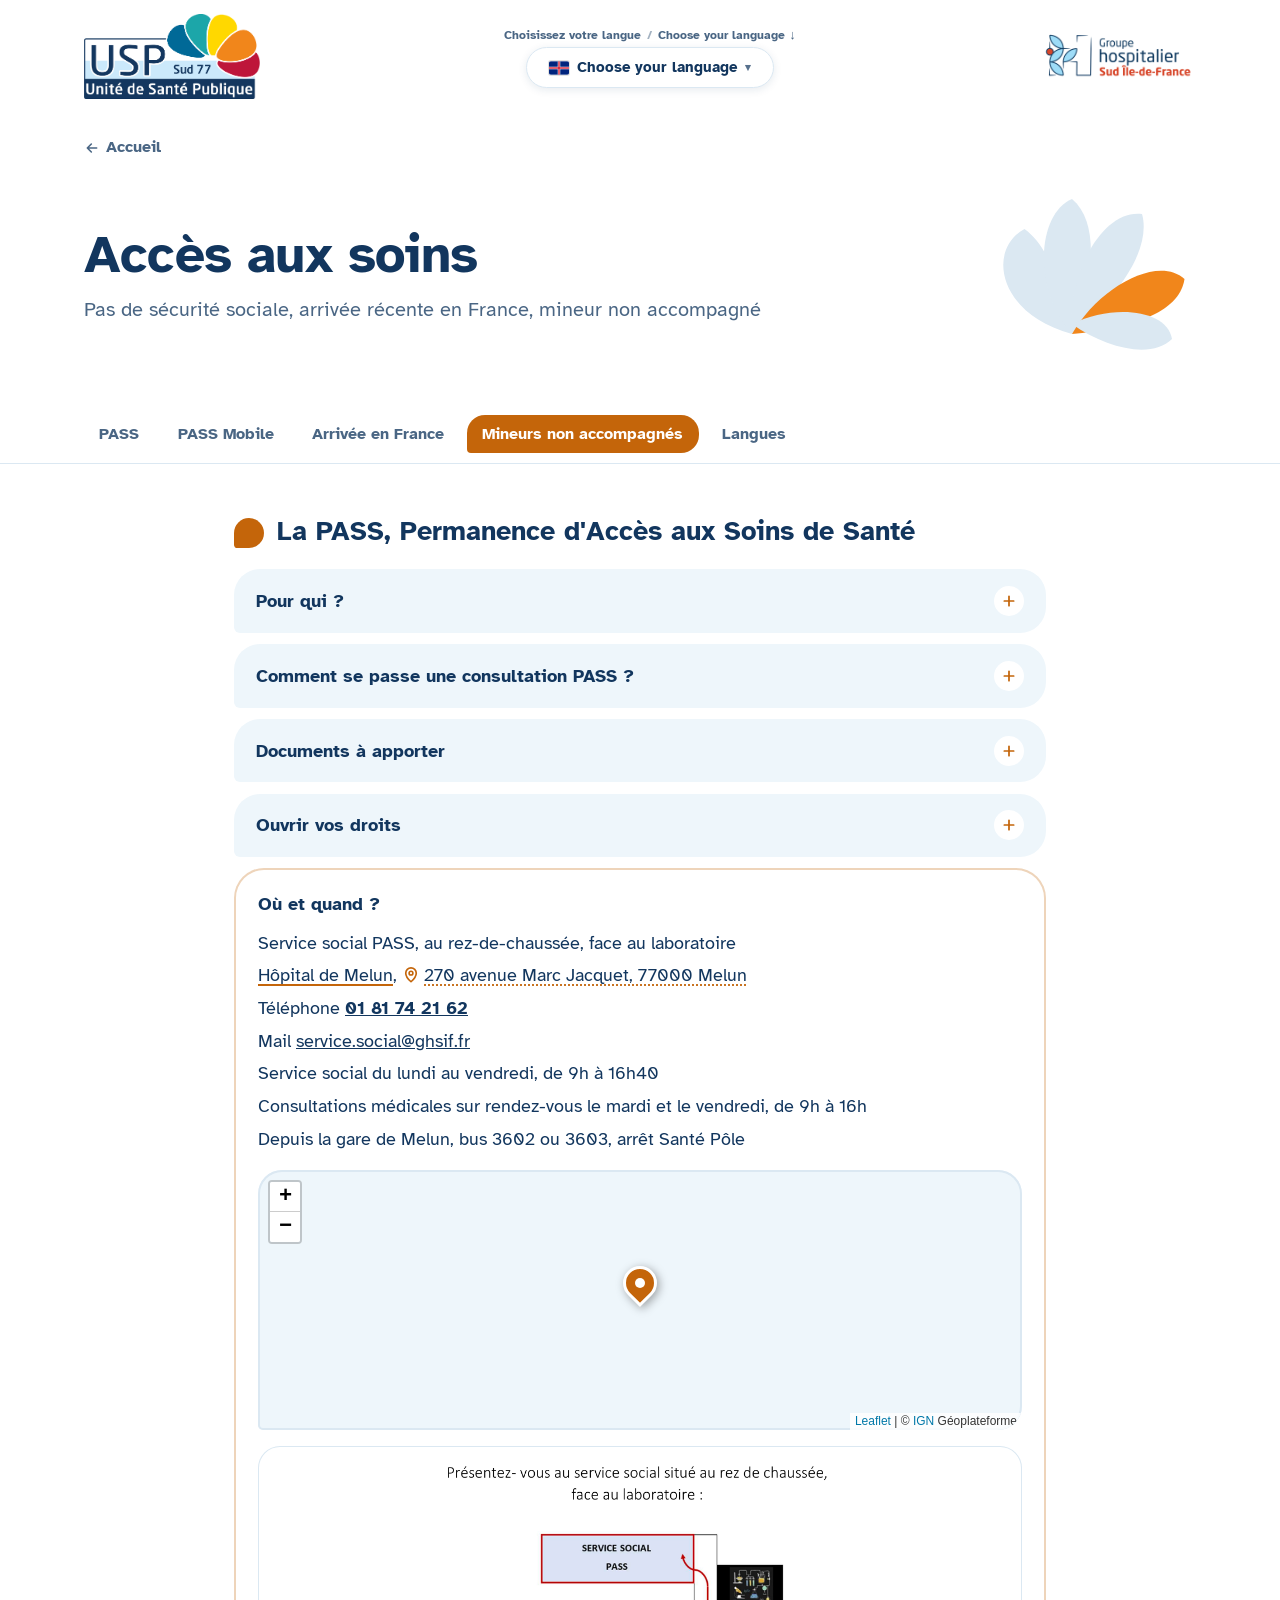
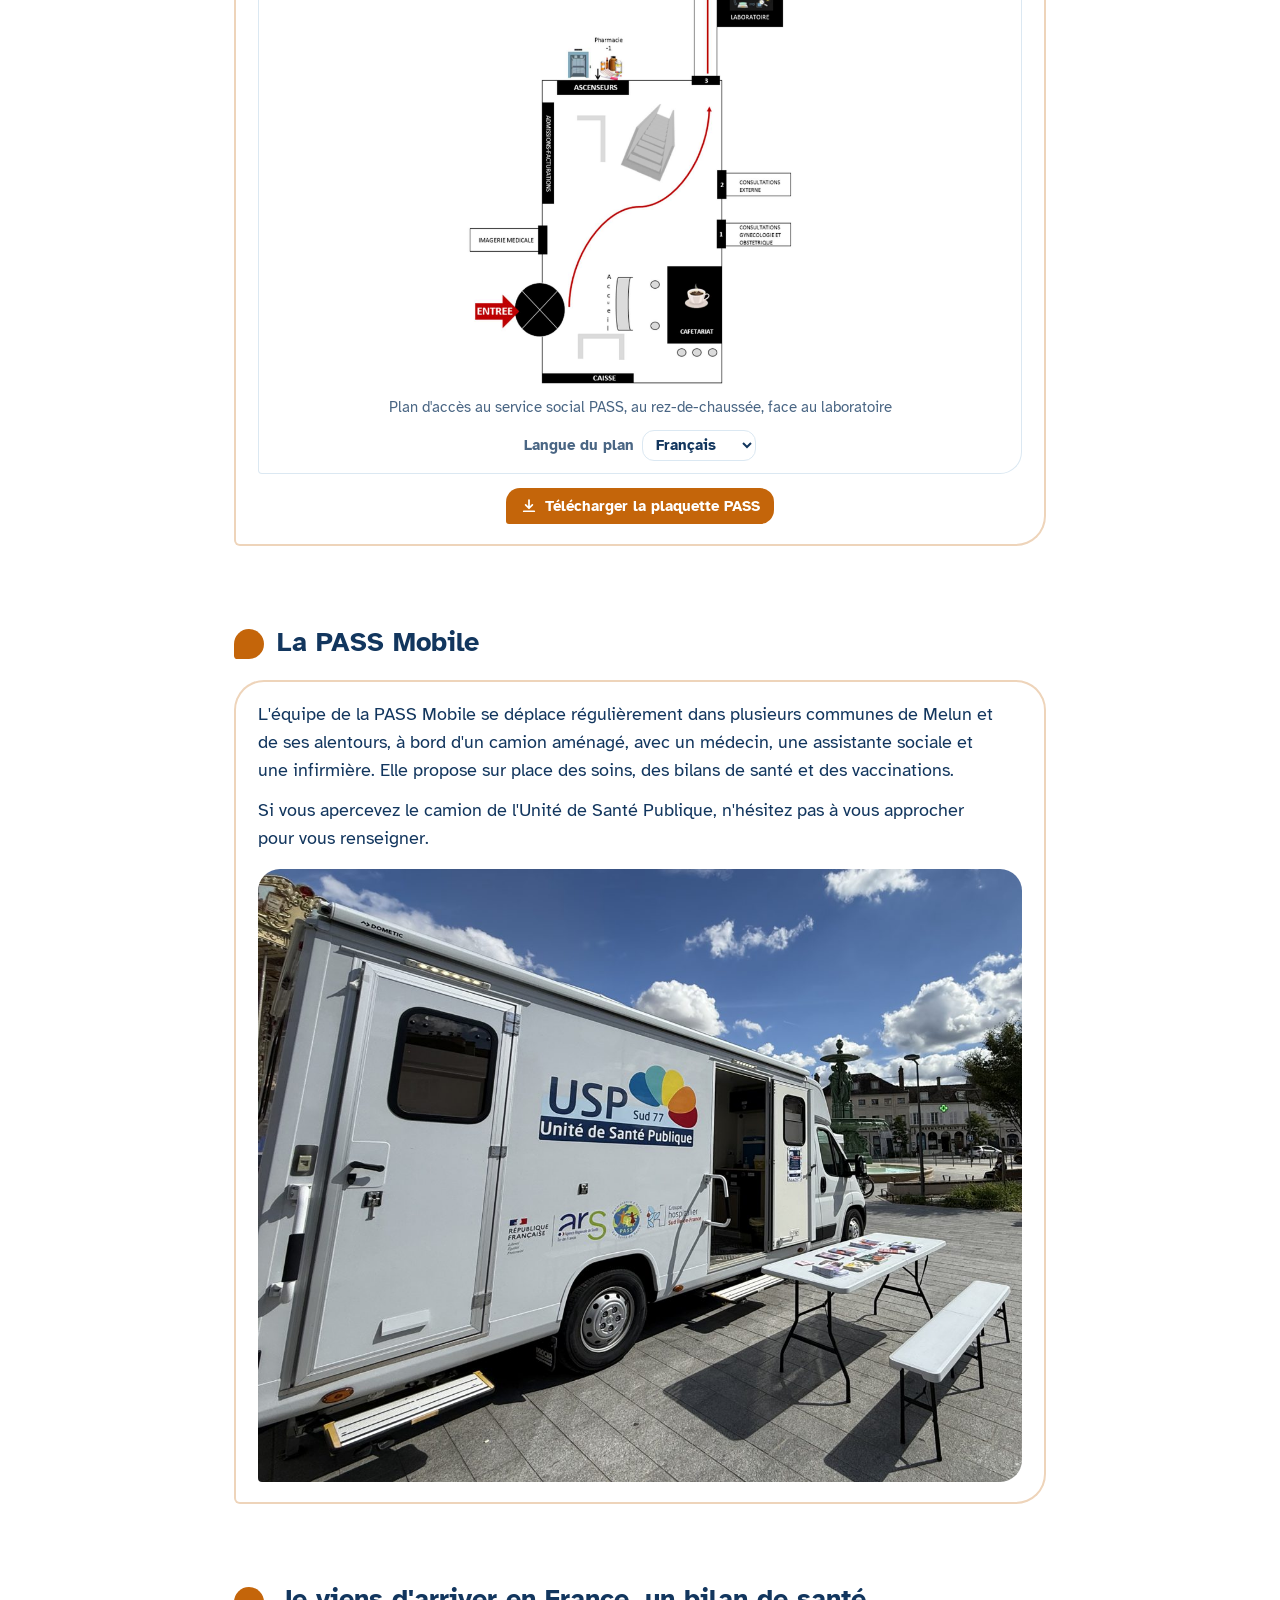
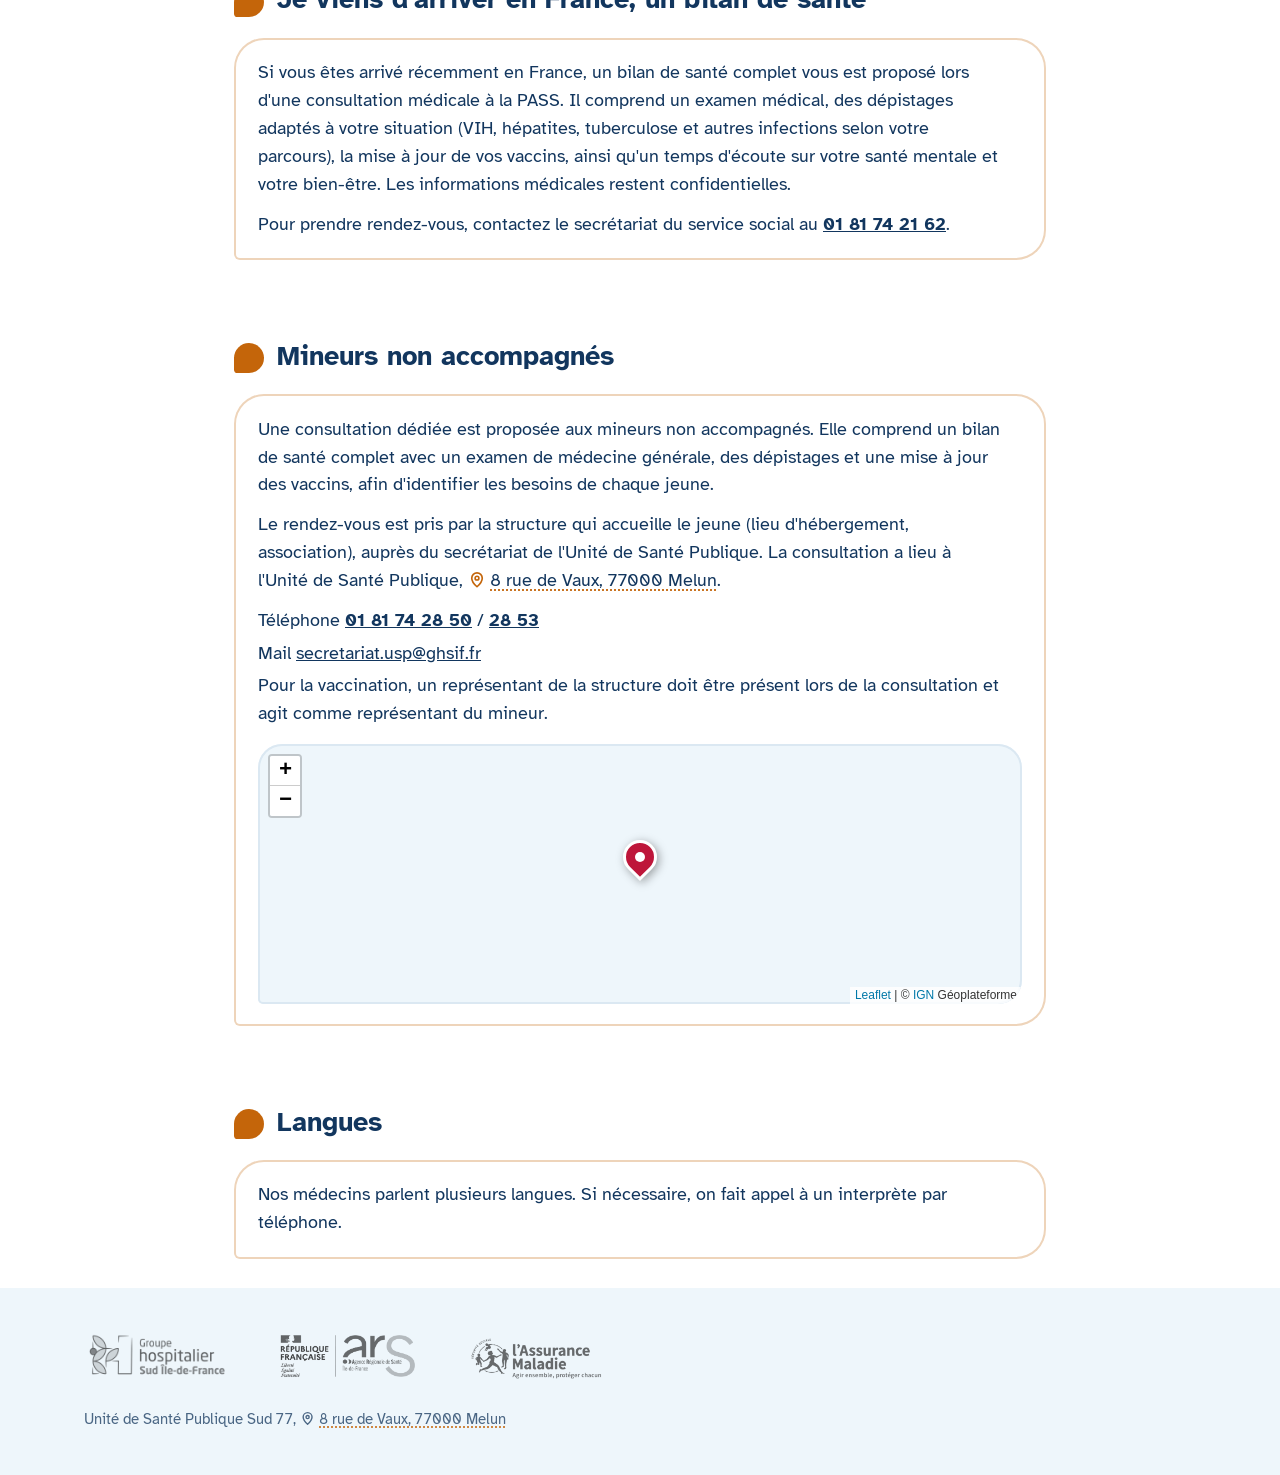
==== acces-aux-soins.html @ f70bf1ab "MAJ++" ====
<!DOCTYPE html>
    <html lang="fr">
    <head>
    <meta charset="utf-8">
    <meta name="viewport" content="width=device-width, initial-scale=1, viewport-fit=cover">
    <title>Accès aux soins | Unité de Santé Publique Sud 77</title>
    <meta name="description" content="PASS, bilan de santé des personnes arrivées récemment en France et consultation des mineurs non accompagnés à Melun.">
    <link rel="preconnect" href="https://fonts.googleapis.com">
    <link rel="preconnect" href="https://fonts.gstatic.com" crossorigin>
    <link href="https://fonts.googleapis.com/css2?family=Atkinson+Hyperlegible:wght@400;700&display=swap" rel="stylesheet">
    <link rel="stylesheet" href="css/usp.css">
    </head>
    <body class="page-acces">

    <div class="progression" aria-hidden="true"></div>

    <header class="entete">
      <div class="wrap">
        <a href="index.html" aria-label="Accueil, Unité de Santé Publique Sud 77">
          <img class="logo-usp" src="img/usp.png" alt="USP Sud 77, Unité de Santé Publique">
        </a>
        <a class="logo-lien" href="https://www.ghsif.fr/" target="_blank" rel="noopener"><img class="logo-ghsif" src="img/ghsif.png" alt="Groupe Hospitalier Sud Île-de-France"></a>
      </div>
    </header>

    <main>
      <div class="fil"><div class="wrap"><a href="index.html"><svg viewBox="0 0 24 24" fill="none" stroke="currentColor" stroke-width="2.4" stroke-linecap="round" stroke-linejoin="round" aria-hidden="true"><path d="M19 12H5M11 6l-6 6 6 6"/></svg> <span data-i18n-ui="accueil">Accueil</span></a></div></div>

      <section class="tete-page">
        <div class="wrap">
          <div>
            <h1 data-i18n="h1">Accès aux soins</h1>
            <p class="chapo" data-i18n="chapo">Pas de sécurité sociale, arrivée récente en France, mineur non accompagné</p>
          </div>
          <svg class="eventail" viewBox="0 0 420 350" aria-hidden="true">
            <g class="tout">
              <g transform="translate(172 290)">
                <path class="p p1 pale" d="M0 0 C-150 -40 -170 -170 -95 -210 C-40 -170 -20 -80 0 0Z" fill="#006997"/>
            <path class="p p2 pale" d="M0 0 C-80 -90 -70 -240 0 -270 C60 -220 40 -90 0 0Z" fill="#1ca6a9"/>
            <path class="p p3 pale" d="M0 0 C-10 -120 60 -250 140 -240 C160 -170 90 -70 0 0Z" fill="#ffd800"/>
            <path class="p p4" d="M0 0 C50 -90 170 -160 225 -110 C215 -40 110 -10 0 0Z" fill="#f1861b"/>
            <path class="p p5 pale" d="M0 -20 C80 -60 190 -50 200 10 C160 50 70 30 0 -20Z" fill="#be163a"/>
              </g>
            </g>
          </svg>
        </div>
      </section>

      <nav class="sousnav" aria-label="Dans cette page">
        <div class="wrap"><ul>
          <li><a href="#pass" data-i18n="n-pass">PASS</a></li>
      <li><a href="#pass-mobile" data-i18n="n-pass-mobile">PASS Mobile</a></li>
      <li><a href="#arrivee" data-i18n="n-arrivee">Arrivée en France</a></li>
      <li><a href="#mna" data-i18n="n-mna">Mineurs non accompagnés</a></li>
      <li><a href="#langues" data-i18n="n-langues">Langues</a></li>
        </ul></div>
      </nav>

      <section class="bloc" id="pass" aria-labelledby="t-pass">
    <div class="wrap">
      <h2 id="t-pass" class="apparait" data-i18n="t-pass">La PASS, Permanence d'Accès aux Soins de Santé</h2>
      <div class="acc apparait">
        <h3><button type="button" aria-expanded="false" aria-controls="r1" id="q1"><span data-i18n="q1">Pour qui&nbsp;?</span><span class="signe"><svg viewBox="0 0 24 24" fill="none" stroke="currentColor" stroke-width="2.6" stroke-linecap="round" aria-hidden="true"><path d="M12 5v14M5 12h14"/></svg></span></button></h3>
        <div class="corps" id="r1" role="region" aria-labelledby="q1"><div data-i18n="r1">
          <p>Vous êtes en situation de précarité, vous n'avez pas de sécurité sociale, pas de mutuelle ou pas de Complémentaire santé solidaire, et vous avez des soucis de santé. Venez au service PASS de l'<a class="lien-hop" href="https://www.ghsif.fr/" target="_blank" rel="noopener">hôpital de Melun</a> <a class="sy-rendre" href="https://www.google.com/maps/dir/?api=1&destination=Groupe%20Hospitalier%20Sud%20%C3%8Ele-de-France%2C%20270%20avenue%20Marc%20Jacquet%2C%2077000%20Melun" target="_blank" rel="noopener"><svg viewBox="0 0 24 24" fill="none" stroke="currentColor" stroke-width="2.2" stroke-linecap="round" stroke-linejoin="round" aria-hidden="true"><path d="M12 21s-7-6.2-7-11.5A7 7 0 0 1 19 9.5C19 14.8 12 21 12 21z"/><circle cx="12" cy="9.5" r="2.5"/></svg><span data-i18n-ui="syRendre">S'y rendre</span></a>. Un accompagnement médico-social vous sera proposé.</p>
        </div></div>
      </div>
      <div class="acc apparait">
        <h3><button type="button" aria-expanded="false" aria-controls="r2" id="q2"><span data-i18n="q2">Comment se passe une consultation PASS&nbsp;?</span><span class="signe"><svg viewBox="0 0 24 24" fill="none" stroke="currentColor" stroke-width="2.6" stroke-linecap="round" aria-hidden="true"><path d="M12 5v14M5 12h14"/></svg></span></button></h3>
        <div class="corps" id="r2" role="region" aria-labelledby="q2"><div data-i18n="r2">
          <p>Présentez-vous au secrétariat du service social, puis patientez dans la salle d'attente.</p>
          <ol class="etapes">
            <li>Vous êtes d'abord reçu par un intervenant social. Il fait le point avec vous, vous oriente vers des associations et vous accompagne dans vos démarches administratives, sur rendez-vous.</li>
            <li>Vous rencontrez ensuite l'infirmier, qui évalue vos besoins en santé, puis le médecin.</li>
            <li>Après la consultation médicale, un bon PASS vous est remis. Il vous permet d'accéder au laboratoire, à la radiologie et aux autres examens de l'hôpital, et de recevoir vos médicaments.</li>
          </ol>
        </div></div>
      </div>
      <div class="acc apparait">
        <h3><button type="button" aria-expanded="false" aria-controls="r3" id="q3"><span data-i18n="q3">Documents à apporter</span><span class="signe"><svg viewBox="0 0 24 24" fill="none" stroke="currentColor" stroke-width="2.6" stroke-linecap="round" aria-hidden="true"><path d="M12 5v14M5 12h14"/></svg></span></button></h3>
        <div class="corps" id="r3" role="region" aria-labelledby="q3"><div data-i18n="r3">
          <p>Papier d'identité, domiciliation, documents administratifs relatifs à votre situation, ordonnances.</p>
        </div></div>
      </div>
      <div class="acc apparait">
        <h3><button type="button" aria-expanded="false" aria-controls="r4" id="q4"><span data-i18n="q4">Ouvrir vos droits</span><span class="signe"><svg viewBox="0 0 24 24" fill="none" stroke="currentColor" stroke-width="2.6" stroke-linecap="round" aria-hidden="true"><path d="M12 5v14M5 12h14"/></svg></span></button></h3>
        <div class="corps" id="r4" role="region" aria-labelledby="q4"><div data-i18n="r4">
          <p>Le service social vous aide à obtenir une couverture maladie adaptée à votre situation, comme la sécurité sociale, la Complémentaire santé solidaire ou l'Aide médicale de l'État.</p>
        </div></div>
      </div>
      <div class="encart apparait"><div data-i18n="e1">
          <h3 class="sous-titre" style="margin-top:0">Où et quand&nbsp;?</h3>
          <div class="lignes">
          <p>Service social PASS, au rez-de-chaussée, face au laboratoire</p>
          <p><a class="lien-hop" href="https://www.ghsif.fr/" target="_blank" rel="noopener">Hôpital de Melun</a>, <a class="adresse-lien" href="https://www.google.com/maps/search/?api=1&query=Groupe%20Hospitalier%20Sud%20%C3%8Ele-de-France%2C%20270%20avenue%20Marc%20Jacquet%2C%2077000%20Melun" target="_blank" rel="noopener"><svg viewBox="0 0 24 24" fill="none" stroke="currentColor" stroke-width="2.2" stroke-linecap="round" stroke-linejoin="round" aria-hidden="true"><path d="M12 21s-7-6.2-7-11.5A7 7 0 0 1 19 9.5C19 14.8 12 21 12 21z"/><circle cx="12" cy="9.5" r="2.5"/></svg><span>270 avenue Marc Jacquet, 77000 Melun</span></a></p>
          <p>Téléphone <a class="tel-lien" href="tel:+33181742162">01 81 74 21 62</a></p>
          <p>Mail <a href="mailto:service.social@ghsif.fr">service.social@ghsif.fr</a></p>
          <p>Service social du lundi au vendredi, de 9h à 16h40</p>
          <p>Consultations médicales sur rendez-vous le mardi et le vendredi, de 9h à 16h</p>
          <p>Depuis la gare de Melun, bus 3602 ou 3603, arrêt Santé Pôle</p>
          </div>
      </div><div class="mini-carte" data-sites="pass" role="region" aria-label="Carte"></div><figure class="plan"><img class="plan-img" src="img/plans/plan-pass-fr.png" alt="Plan d'accès au service social PASS de l'hôpital de Melun" loading="lazy"><figcaption data-i18n="plan-leg">Plan d'accès au service social PASS, au rez-de-chaussée, face au laboratoire</figcaption><div class="plan-outils"><label class="plan-choix"><span data-i18n="planLangue">Langue du plan</span> <select class="plan-langue"><option value="fr" selected>Français</option><option value="en">English</option><option value="pt">Português</option><option value="ro">Română</option><option value="tr">Türkçe</option><option value="ar">العربية</option></select></label></div></figure><p class="plaquette-pass"><a class="bouton plan-pdf" href="pdf/pass/plaquette-pass-fr.pdf" download><svg viewBox="0 0 24 24" fill="none" stroke="currentColor" stroke-width="2.3" stroke-linecap="round" stroke-linejoin="round" aria-hidden="true"><path d="M12 4v11M7.5 10.5 12 15l4.5-4.5"/><path d="M5 19h14"/></svg><span data-i18n="planPdf">Télécharger la plaquette PASS</span></a></p></div>
    </div>
  </section>

  <section class="bloc" id="pass-mobile" aria-labelledby="t-pass-mobile">
    <div class="wrap">
      <h2 id="t-pass-mobile" class="apparait" data-i18n="t-pass-mobile">La PASS Mobile</h2>
      <div class="encart apparait"><div data-i18n="e2">
          <p>L'équipe de la PASS Mobile se déplace régulièrement dans plusieurs communes de Melun et de ses alentours, à bord d'un camion aménagé, avec un médecin, une assistante sociale et une infirmière. Elle propose sur place des soins, des bilans de santé et des vaccinations.</p>
          <p>Si vous apercevez le camion de l'Unité de Santé Publique, n'hésitez pas à vous approcher pour vous renseigner.</p>
      </div><figure class="photo"><img src="img/camion-usp.jpg" alt="Le camion de l'Unité de Santé Publique Sud 77 en intervention" loading="lazy"></figure></div>

    </div>
  </section>

  <section class="bloc" id="arrivee" aria-labelledby="t-arrivee">
    <div class="wrap">
      <h2 id="t-arrivee" class="apparait" data-i18n="t-arrivee">Je viens d'arriver en France, un bilan de santé</h2>
      <div class="encart apparait"><div data-i18n="e3">
          <p>Si vous êtes arrivé récemment en France, un bilan de santé complet vous est proposé lors d'une consultation médicale à la PASS. Il comprend un examen médical, des dépistages adaptés à votre situation (VIH, hépatites, tuberculose et autres infections selon votre parcours), la mise à jour de vos vaccins, ainsi qu'un temps d'écoute sur votre santé mentale et votre bien-être. Les informations médicales restent confidentielles.</p>
          <p>Pour prendre rendez-vous, contactez le secrétariat du service social au <a class="tel-lien" href="tel:+33181742162">01 81 74 21 62</a>.</p>
      </div></div>

    </div>
  </section>

  <section class="bloc" id="mna" aria-labelledby="t-mna">
    <div class="wrap">
      <h2 id="t-mna" class="apparait" data-i18n="t-mna">Mineurs non accompagnés</h2>
      <div class="encart apparait"><div data-i18n="e4">
          <p>Une consultation dédiée est proposée aux mineurs non accompagnés. Elle comprend un bilan de santé complet avec un examen de médecine générale, des dépistages et une mise à jour des vaccins, afin d'identifier les besoins de chaque jeune.</p>
          <p>Le rendez-vous est pris par la structure qui accueille le jeune (lieu d'hébergement, association), auprès du secrétariat de l'Unité de Santé Publique. La consultation a lieu à l'Unité de Santé Publique, <a class="adresse-lien" href="https://www.google.com/maps/search/?api=1&query=Unit%C3%A9%20de%20Sant%C3%A9%20Publique%2C%208%20rue%20de%20Vaux%2C%2077000%20Melun" target="_blank" rel="noopener"><svg viewBox="0 0 24 24" fill="none" stroke="currentColor" stroke-width="2.2" stroke-linecap="round" stroke-linejoin="round" aria-hidden="true"><path d="M12 21s-7-6.2-7-11.5A7 7 0 0 1 19 9.5C19 14.8 12 21 12 21z"/><circle cx="12" cy="9.5" r="2.5"/></svg><span>8 rue de Vaux, 77000 Melun</span></a>.</p>
          <div class="lignes">
          <p>Téléphone <a class="tel-lien" href="tel:+33181742850">01 81 74 28 50</a> / <a class="tel-lien" href="tel:+33181742853">28 53</a></p>
          <p>Mail <a href="mailto:secretariat.usp@ghsif.fr">secretariat.usp@ghsif.fr</a></p>
          </div>
          <p>Pour la vaccination, un représentant de la structure doit être présent lors de la consultation et agit comme représentant du mineur.</p>
      </div><div class="mini-carte" data-sites="melun" role="region" aria-label="Carte"></div></div>

    </div>
  </section>

  <section class="bloc" id="langues" aria-labelledby="t-langues">
    <div class="wrap">
      <h2 id="t-langues" class="apparait" data-i18n="t-langues">Langues</h2>
      <div class="encart apparait"><div data-i18n="e5">
          <p>Nos médecins parlent plusieurs langues. Si nécessaire, on fait appel à un interprète par téléphone.</p>
      </div></div>

    </div>
  </section>
    </main>

    <footer class="pied">
      <div class="wrap">
        <div class="logos">
          <a class="logo-lien" href="https://www.ghsif.fr/" target="_blank" rel="noopener"><img src="img/ghsif.png" alt="Groupe Hospitalier Sud Île-de-France"></a>
          <img src="img/ars.png" alt="Agence Régionale de Santé Île-de-France">
          <img src="img/assurance-maladie.png" alt="L'Assurance Maladie">
        </div>
        <p class="mention">Unité de Santé Publique Sud 77, <a class="adresse-lien" href="https://www.google.com/maps/search/?api=1&query=Unit%C3%A9%20de%20Sant%C3%A9%20Publique%2C%208%20rue%20de%20Vaux%2C%2077000%20Melun" target="_blank" rel="noopener"><svg viewBox="0 0 24 24" fill="none" stroke="currentColor" stroke-width="2.2" stroke-linecap="round" stroke-linejoin="round" aria-hidden="true"><path d="M12 21s-7-6.2-7-11.5A7 7 0 0 1 19 9.5C19 14.8 12 21 12 21z"/><circle cx="12" cy="9.5" r="2.5"/></svg><span>8 rue de Vaux, 77000 Melun</span></a></p>
      </div>
    </footer>

    <script src="js/i18n/acces-aux-soins.js"></script><script src="js/langues.js"></script><script src="js/usp.js"></script>
<script src="js/leaflet.js"></script>
<script src="js/carte.js"></script>
<script src="js/plan.js"></script>
    </body>
    </html>
---- css/usp.css ----
:root{
  --navy:#12365e;--bleu:#006997;--canard:#1ca6a9;--jaune:#ffd800;--orange:#f1861b;--rouge:#be163a;
  --ciel:#eef6fb;--texte:#12365e;--doux:#4a6684;--trait:#dbe8f2;
  --ease:cubic-bezier(.22,1,.36,1);
  box-sizing:border-box;
  padding-top:env(safe-area-inset-top,0px);padding-bottom:env(safe-area-inset-bottom,0px);
}
*,*::before,*::after{box-sizing:inherit}
html{scroll-behavior:smooth;scroll-padding-top:env(safe-area-inset-top,0px)}
body{margin:0;font-family:"Atkinson Hyperlegible",Verdana,"Segoe UI",Arial,sans-serif;font-size:1.125rem;line-height:1.55;color:var(--texte);background:#fff}
img{max-width:100%;height:auto;display:block}
a{color:inherit}
:focus-visible{outline:3px solid var(--bleu);outline-offset:3px;border-radius:8px}
.wrap{max-width:1160px;margin:0 auto;padding:0 1.5rem}

/* Barre de progression de lecture, aux couleurs du logo */
.progression{position:fixed;top:0;left:0;height:4px;width:100%;z-index:60;transform-origin:0 50%;transform:scaleX(0);
  background:linear-gradient(90deg,var(--bleu),var(--canard),var(--jaune),var(--orange),var(--rouge))}

/* En-tête qui se resserre au défilement */
.entete{position:sticky;top:0;z-index:50;background:rgba(255,255,255,.82);backdrop-filter:blur(10px);-webkit-backdrop-filter:blur(10px);transition:box-shadow .3s ease}
.entete .wrap{display:flex;align-items:center;justify-content:space-between;gap:1.5rem;padding-top:.9rem;padding-bottom:.9rem;transition:padding .3s var(--ease)}
.entete img{mix-blend-mode:multiply;transition:width .3s var(--ease)}
.entete .logo-usp{width:176px}
.entete .logo-ghsif{width:156px}
.entete.reduit{box-shadow:0 1px 0 var(--trait)}
.entete.reduit .wrap{padding-top:.45rem;padding-bottom:.45rem}
.entete.reduit .logo-usp{width:128px}
.entete.reduit .logo-ghsif{width:118px}

/* Accueil */
.intro{padding:4.5rem 0 5rem}
.intro .wrap{display:grid;grid-template-columns:1.25fr 1fr;gap:2rem;align-items:center}
.intro h1{font-size:clamp(2.3rem,5.2vw,3.9rem);line-height:1.05;margin:0 0 .6rem;letter-spacing:-.015em;animation:titre 1s var(--ease) both}
.intro .etab{font-size:1.2rem;color:var(--bleu);font-weight:700;margin:0 0 2rem;animation:monte .8s var(--ease) .25s both}
.intro .missions{font-size:1.35rem;margin:0 0 1rem;max-width:32ch;animation:monte .8s var(--ease) .4s both}
.intro .promesse{display:inline-block;background:var(--ciel);padding:.6rem 1.1rem;border-radius:24px 24px 24px 4px;font-weight:700;margin:0;animation:monte .8s var(--ease) .55s both}
@keyframes titre{from{clip-path:inset(0 0 100% 0);transform:translateY(14px)}to{clip-path:inset(0 0 0 0);transform:none}}
@keyframes monte{from{opacity:0;transform:translateY(10px)}to{opacity:1;transform:none}}

/* L'éventail qui s'ouvre au chargement, puis respire */
.eventail{width:100%;max-width:400px;justify-self:end;overflow:visible}
.eventail .p{transform-box:view-box;transform-origin:172px 290px;opacity:0}
.eventail.ouvert .p{animation:ouvre .9s var(--ease) both}
.eventail.ouvert .p1{animation-delay:.15s}.eventail.ouvert .p2{animation-delay:.27s}.eventail.ouvert .p3{animation-delay:.39s}.eventail.ouvert .p4{animation-delay:.51s}.eventail.ouvert .p5{animation-delay:.63s}
@keyframes ouvre{from{opacity:0;transform:rotate(-70deg) scale(.4)}to{opacity:1;transform:none}}
.eventail .tout{transform-box:view-box;transform-origin:172px 290px}
.eventail.ouvert .tout{animation:respire 7s ease-in-out 1.8s infinite}
@keyframes respire{0%,100%{transform:rotate(0)}50%{transform:rotate(2.5deg)}}

/* Portes d'entrée */
.portes{padding:1rem 0 5rem}
.portes h2{font-size:1.9rem;margin:0 0 2rem;text-align:center}
.grille{display:grid;grid-template-columns:repeat(4,1fr);gap:1.25rem}
.porte{--c:var(--bleu);position:relative;display:flex;flex-direction:column;text-decoration:none;
  padding:1.6rem 1.4rem 1.5rem;border-radius:44px 44px 44px 8px;background:var(--ciel);
  transition:transform .35s var(--ease),background-color .35s ease,box-shadow .35s ease}
.porte .petale{width:66px;height:66px;background:var(--c);border-radius:50% 50% 50% 10%;display:grid;place-items:center;color:#fff;margin-bottom:1.1rem;
  transition:transform .45s var(--ease),border-radius .45s var(--ease)}
.porte .petale svg{width:34px;height:34px}
.porte h3{margin:0 0 .45rem;font-size:1.22rem;line-height:1.25}
.porte .detail{margin:0 0 1.2rem;color:var(--doux);font-size:1rem;flex:1}
.porte .aller{display:inline;font-weight:700;color:var(--c);font-size:1rem}
.porte .aller svg{width:18px;height:18px;vertical-align:-3px;margin-left:.3rem;transition:transform .35s var(--ease)}
.porte:hover,.porte:focus-visible{transform:translateY(-6px);background:#fff;box-shadow:0 18px 40px -18px color-mix(in srgb,var(--c) 55%,transparent),0 0 0 2px var(--c) inset}
.porte:hover .petale,.porte:focus-visible .petale{transform:rotate(-12deg) scale(1.06);border-radius:50% 50% 10% 50%}
.porte:hover .aller svg,.porte:focus-visible .aller svg{transform:translateX(5px)}
.porte.depistage{--c:var(--rouge)}.porte.vaccination{--c:#138a8d}.porte.tuberculose{--c:var(--bleu)}.porte.acces{--c:#c4650a}

/* Apparition au défilement */
.apparait{opacity:0;transform:translateY(22px);transition:opacity .7s var(--ease),transform .7s var(--ease)}
.apparait.vu{opacity:1;transform:none}

/* Qui sommes-nous / Nous trouver */
.infos{padding:4.5rem 0;background:linear-gradient(180deg,#fff,var(--ciel) 30%)}
.infos .wrap{display:grid;grid-template-columns:1.3fr 1fr;gap:3rem;align-items:start}
.infos h2{font-size:1.5rem;margin:0 0 .8rem}
.infos p{margin:0 0 .75rem;max-width:58ch}
.contact{background:#fff;border-radius:36px 36px 36px 8px;padding:1.7rem 1.8rem;box-shadow:0 20px 45px -30px rgba(18,54,94,.45)}
.contact p{margin:0 0 .35rem}
.contact .tel{font-size:1.4rem;font-weight:700}
.contact .tel a{text-decoration:none}
.bouton{display:inline-flex;align-items:center;gap:.5rem;margin-top:1rem;background:var(--navy);color:#fff;text-decoration:none;font-weight:700;padding:.8rem 1.3rem;border-radius:24px 24px 24px 4px;
  animation:pulse 2.6s ease-in-out infinite;transition:background-color .25s ease,transform .25s var(--ease)}
.bouton:hover{background:var(--bleu);transform:translateY(-2px)}
@keyframes pulse{0%,100%{box-shadow:0 4px 14px rgba(18,54,94,.3),0 0 0 0 rgba(0,105,151,.35)}50%{box-shadow:0 4px 18px rgba(18,54,94,.35),0 0 0 9px rgba(0,105,151,0)}}

/* Pied de page */
.pied{padding:2.5rem 0 2.75rem;background:var(--ciel)}
.pied .logos{display:flex;flex-wrap:wrap;align-items:center;gap:2rem 2.75rem}
.pied .logos img{height:56px;width:auto;mix-blend-mode:multiply;filter:grayscale(1);opacity:.75;transition:filter .3s ease,opacity .3s ease}
.pied .logos img:hover{filter:none;opacity:1}
.pied .mention{margin:1.5rem 0 0;font-size:.95rem;color:var(--doux)}

@media (max-width:1000px){.grille{grid-template-columns:repeat(2,1fr)}}
@media (max-width:820px){
  .intro{padding:2.5rem 0 3rem}
  .intro .wrap,.infos .wrap{grid-template-columns:1fr}
  .eventail{max-width:150px;justify-self:start;order:-1;margin-bottom:-.5rem}
  .entete .logo-usp{width:140px}.entete .logo-ghsif{width:124px}
}
@media (max-width:560px){.grille{grid-template-columns:1fr}.portes h2{text-align:left}}
@media (prefers-reduced-motion:reduce){
  *,*::before,*::after{animation:none!important;transition:none!important}
  .apparait,.eventail .p{opacity:1;transform:none}
  html{scroll-behavior:auto}
}

/* ===================== PAGES INTÉRIEURES ===================== */
body{--c:var(--bleu)}
body.page-depistage{--c:var(--rouge)}
body.page-vaccination{--c:#138a8d}
body.page-tuberculose{--c:var(--bleu)}
body.page-acces{--c:#c4650a}
body.page-pratique{--c:var(--navy)}

.fil{padding:1.4rem 0 0;font-size:.98rem}
.fil a{display:inline-flex;align-items:center;gap:.35rem;text-decoration:none;color:var(--doux);font-weight:700}
.fil a svg{width:16px;height:16px;transition:transform .3s var(--ease)}
.fil a:hover{color:var(--c)}
.fil a:hover svg{transform:translateX(-4px)}

.tete-page{padding:1.6rem 0 2.6rem}
.tete-page .wrap{display:grid;grid-template-columns:1fr auto;gap:2rem;align-items:center}
.tete-page h1{font-size:clamp(2.1rem,4.6vw,3.3rem);line-height:1.06;margin:0 0 .7rem;letter-spacing:-.015em;animation:titre 1s var(--ease) both}
.tete-page .chapo{font-size:1.25rem;color:var(--doux);margin:0;animation:monte .8s var(--ease) .3s both}
.tete-page .eventail{width:210px;max-width:210px}
.eventail .p.pale{fill:#dbe8f2}

/* Sous-navigation qui suit la lecture */
.sousnav{position:sticky;top:var(--h-entete,64px);z-index:40;background:rgba(255,255,255,.9);backdrop-filter:blur(10px);-webkit-backdrop-filter:blur(10px);border-bottom:1px solid var(--trait)}
.sousnav ul{list-style:none;margin:0;padding:.6rem 0;display:flex;gap:.5rem;overflow-x:auto;scrollbar-width:none}
.sousnav ul::-webkit-scrollbar{display:none}
.sousnav a{display:block;white-space:nowrap;text-decoration:none;font-weight:700;font-size:.98rem;padding:.45rem .95rem;border-radius:18px 18px 18px 4px;color:var(--doux);transition:background-color .3s ease,color .3s ease}
.sousnav a:hover{color:var(--c)}
.sousnav a.actif{background:var(--c);color:#fff}

/* Blocs de contenu */
.bloc{padding:3.2rem 0 1rem;scroll-margin-top:calc(var(--h-entete,64px) + 60px)}
.bloc .wrap{max-width:860px}
.bloc h2{display:flex;align-items:flex-start;gap:.8rem;font-size:1.7rem;line-height:1.2;margin:0 0 1.3rem}
.bloc h2::before{content:"";flex:none;width:30px;height:30px;margin-top:.12em;background:var(--c);border-radius:50% 50% 50% 12%}
.bloc .intro-bloc{font-size:1.15rem;margin:0 0 1.2rem;max-width:62ch}

/* Questions dépliables */
.acc{border-radius:26px 26px 26px 6px;background:var(--ciel);margin:0 0 .7rem;transition:background-color .3s ease,box-shadow .3s ease}
.acc.ouverte{background:#fff;box-shadow:0 0 0 2px var(--c) inset,0 16px 36px -24px color-mix(in srgb,var(--c) 60%,transparent)}
.acc h3{margin:0;font-size:1.12rem}
.acc button{all:unset;box-sizing:border-box;display:flex;width:100%;align-items:center;justify-content:space-between;gap:1rem;padding:1.05rem 1.35rem;cursor:pointer;font-weight:700;line-height:1.35;border-radius:26px 26px 26px 6px}
.acc button:focus-visible{outline:3px solid var(--bleu);outline-offset:2px}
.acc .signe{flex:none;width:30px;height:30px;border-radius:50%;background:#fff;color:var(--c);display:grid;place-items:center;transition:transform .45s var(--ease),background-color .3s ease,color .3s ease}
.acc .signe svg{width:16px;height:16px}
.acc.ouverte .signe{transform:rotate(45deg);background:var(--c);color:#fff}
.acc .corps{display:grid;grid-template-rows:0fr;transition:grid-template-rows .45s var(--ease)}
.acc.ouverte .corps{grid-template-rows:1fr}
.acc .corps > div{overflow:hidden}
.acc .corps p,.acc .corps ul{margin:0 1.35rem .9rem;max-width:62ch}
.acc .corps > div > :first-child{margin-top:0}
.acc .corps > div > :last-child{margin-bottom:1.25rem}
.acc .corps ul{padding-left:1.2rem}
.acc .corps li{margin:.2rem 0}

/* Renvoi vers la page pratique */
.suite{padding:3.5rem 0 4.5rem}
.suite .carte{max-width:860px;margin:0 auto;display:flex;flex-wrap:wrap;align-items:center;justify-content:space-between;gap:1.2rem 2rem;background:var(--ciel);border-radius:40px 40px 40px 8px;padding:1.8rem 2rem}
.suite p{margin:0;font-size:1.15rem;font-weight:700;max-width:40ch}
.suite .bouton{margin-top:0}

@media (max-width:820px){
  .tete-page .wrap{grid-template-columns:1fr}
  .tete-page .eventail{width:120px;max-width:120px;order:-1;justify-self:start}
  .bloc{padding-top:2.4rem}
  .bloc h2{font-size:1.42rem}
  .bloc h2::before{width:24px;height:24px;margin-top:.1em}
}

/* Encart de texte simple */
.encart{background:#fff;box-shadow:0 0 0 2px color-mix(in srgb,var(--c) 28%,white) inset;border-radius:30px 30px 30px 6px;padding:1.35rem 1.5rem;margin:0 0 .8rem}
.encart p{margin:0 0 .75rem;max-width:62ch}
.encart p:last-child{margin-bottom:0}
.encart .bouton{margin-top:.4rem;background:var(--c);animation:none}
.encart .bouton:hover{filter:brightness(1.1)}
.encart .tel-lien{font-weight:700;white-space:nowrap}
.sous-titre{font-size:1.15rem;margin:1.6rem 0 .7rem}

/* Étapes numérotées (vraie séquence) */
.etapes{list-style:none;counter-reset:e;margin:0 1.35rem 1.1rem;padding:0;max-width:62ch}
.etapes li{counter-increment:e;position:relative;padding-left:2.6rem;margin:0 0 .8rem}
.etapes li::before{content:counter(e);position:absolute;left:0;top:-.05rem;width:1.9rem;height:1.9rem;border-radius:50% 50% 50% 14%;background:var(--c);color:#fff;font-weight:700;display:grid;place-items:center;font-size:.95rem}
.encart .lignes p{margin:0 0 .3rem}

/* Page pratique, cartes des lieux */
.lieux{display:grid;grid-template-columns:repeat(2,1fr);gap:1.25rem;max-width:1000px;margin:0 auto}
.lieu{position:relative;background:var(--ciel);border-radius:40px 40px 40px 8px;padding:1.6rem 1.7rem 1.5rem;transition:transform .35s var(--ease),box-shadow .35s ease,background-color .35s ease}
.lieu:hover{transform:translateY(-4px);background:#fff;box-shadow:0 0 0 2px var(--navy) inset,0 18px 40px -24px rgba(18,54,94,.5)}
.lieu h2{display:flex;align-items:flex-start;gap:.7rem;font-size:1.3rem;line-height:1.25;margin:0 0 .6rem}
.lieu h2::before{content:"";flex:none;width:24px;height:24px;margin-top:.1em;border-radius:50% 50% 50% 12%;background:var(--pt,var(--navy))}
.lieu .adresse{color:var(--doux);margin:0 0 1rem}
.lieu .adresse p{margin:0}
.lieu .groupe{margin:0 0 .8rem}
.lieu .groupe:last-child{margin-bottom:0}
.lieu .etiquette{display:inline-block;font-weight:700;font-size:.92rem;padding:.2rem .7rem;border-radius:14px 14px 14px 3px;background:#fff;margin:0 0 .35rem}
.lieu:hover .etiquette{background:var(--ciel)}
.lieu .groupe p{margin:0}
.lieu .note{margin:.2rem 0 0;font-weight:700}
.lieu.large{grid-column:1 / -1}
.lieux + .lieux{margin-top:1.25rem}
.zone{padding:0 0 4.5rem}
@media (max-width:760px){.lieux{grid-template-columns:1fr}.lieu.large{grid-column:auto}}

/* Liens vers les sites des hôpitaux */
a.lien-hop{color:inherit;text-decoration:underline;text-decoration-color:var(--c);text-decoration-thickness:2px;text-underline-offset:3px;transition:color .2s ease}
a.lien-hop:hover{color:var(--c)}
.intro .etab a.lien-hop{text-decoration-color:currentColor}
a.logo-lien{display:block}

/* Adresses cliquables et boutons « S'y rendre » */
a.adresse-lien{color:inherit;text-decoration:none;display:inline}
a.adresse-lien svg{width:1em;height:1em;vertical-align:-.15em;margin-right:.25rem;color:var(--c)}
a.adresse-lien span{text-decoration:underline;text-decoration-style:dotted;text-decoration-color:var(--c);text-underline-offset:3px}
a.adresse-lien:hover span{text-decoration-style:solid;color:var(--c)}
a.sy-rendre{display:inline-flex;align-items:center;gap:.3rem;vertical-align:.1em;margin:0 .15rem;padding:.18rem .65rem .2rem .5rem;border-radius:14px 14px 14px 3px;
  background:color-mix(in srgb,var(--c) 12%,white);color:var(--c);font-size:.85rem;font-weight:700;line-height:1.3;text-decoration:none;white-space:nowrap;
  transition:background-color .25s ease,color .25s ease,transform .25s var(--ease)}
a.sy-rendre svg{width:14px;height:14px}
a.sy-rendre:hover{background:var(--c);color:#fff;transform:translateY(-1px)}
.lieu .bas-carte{margin:1rem 0 0}
.lieu .bas-carte a.sy-rendre{font-size:.95rem;padding:.4rem .9rem .42rem .7rem;margin:0;background:#fff;color:var(--pt,var(--navy))}
.lieu:hover .bas-carte a.sy-rendre{background:var(--ciel)}
.lieu .bas-carte a.sy-rendre:hover{background:var(--navy);color:#fff}
.pied .mention a.adresse-lien svg{color:var(--doux)}

/* ===== Sélecteur de langues (même fonctionnement que le site de vaccination au collège) ===== */
.entete .wrap{flex-wrap:wrap}
.langButtons{display:flex;flex-direction:column;align-items:center;gap:2px;direction:ltr;margin:0 auto}
.langHint{font-size:12px;font-weight:700;color:var(--doux);display:flex;align-items:center;gap:4px;transition:opacity .3s ease,height .3s ease}
.langHint .arrow{display:inline-block;animation:langArrowBounce 1.4s ease-in-out infinite;font-size:13px}
@keyframes langArrowBounce{0%,100%{transform:translateY(0)}50%{transform:translateY(3px)}}
.entete.reduit .langHint{opacity:0;height:0;overflow:hidden}
.langPanelWrap{position:relative}
.langSwitcherBtn{background:#fff;border:1px solid var(--trait);border-radius:999px;color:var(--navy);font:inherit;font-weight:700;font-size:15px;cursor:pointer;padding:8px 16px;display:flex;align-items:center;gap:8px;box-shadow:0 2px 8px rgba(18,54,94,.1);min-width:15.5rem;justify-content:center;
  transition:box-shadow .25s ease,border-color .25s ease}
.langSwitcherBtn:hover{border-color:var(--bleu);box-shadow:0 4px 14px rgba(0,105,151,.2)}
.langSwitcherBtn .chevron{font-size:11px;opacity:.7}
.langSwitcherFlag,.langSwitcherText{transition:opacity .3s ease;opacity:1}
.langSwitcherFlag{display:inline-flex;width:20px;height:14px;border-radius:2px;overflow:hidden;box-shadow:0 0 0 1px rgba(0,0,0,.12);flex-shrink:0}
.langSwitcherFlag svg,.langOptionFlag svg{display:block;width:100%;height:100%}
.langOptionFlag{display:inline-flex;width:18px;height:12px;border-radius:2px;overflow:hidden;box-shadow:0 0 0 1px rgba(0,0,0,.12);flex-shrink:0}
.langPanel{position:absolute;top:100%;left:50%;transform:translateX(-50%);margin-top:6px;background:#fff;border:1px solid var(--trait);border-radius:14px;box-shadow:0 10px 30px rgba(18,54,94,.2);padding:10px;display:grid;grid-template-columns:repeat(2,minmax(140px,1fr));gap:4px;max-height:65vh;overflow-y:auto;width:max-content;max-width:92vw;z-index:70;animation:popLangue .2s var(--ease)}
.langPanel[hidden]{display:none}
@keyframes popLangue{from{opacity:0;transform:translateX(-50%) translateY(-6px)}to{opacity:1;transform:translateX(-50%)}}
.langOption{display:flex;align-items:center;gap:8px;padding:8px 10px;border-radius:10px;border:1px solid transparent;background:none;color:var(--texte);cursor:pointer;font:inherit;font-size:13px;font-weight:700;text-align:left;white-space:nowrap}
.langOption:hover{background:var(--ciel)}
.langOption.active{border-color:var(--bleu);background:var(--ciel)}
main{transition:opacity .22s ease}
main.langFade{opacity:0}

/* Sens de lecture de droite à gauche */
.entete,.langButtons{direction:ltr}
[dir="rtl"] .porte .aller svg,[dir="rtl"] .fil a svg{transform:scaleX(-1)}
[dir="rtl"] .porte:hover .aller svg{transform:scaleX(-1) translateX(5px)}
[dir="rtl"] .intro .missions{max-width:none}

@media (max-width:820px){
  .langButtons{order:3;width:100%;margin-top:.4rem}
  .langHint{font-size:12.5px}
  .langSwitcherBtn{min-width:0;width:100%;max-width:22rem}
}

.langHint .sep{opacity:.5;margin:0 2px}

/* Les numéros de téléphone restent toujours de gauche à droite */
a[href^="tel:"],.numeros{direction:ltr;unicode-bidi:isolate}
.numeros{display:inline-block}
a.adresse-lien,a[href^="mailto:"],a.lien-hop{unicode-bidi:isolate}
a.adresse-lien,a[href^="mailto:"],a.lien-hop{direction:ltr}
a[href^="tel:"],bdi[dir="ltr"]{white-space:nowrap}
[dir="rtl"] .etapes li{padding-left:0;padding-right:2.6rem}
[dir="rtl"] .etapes li::before{left:auto;right:0}

/* Plan d'accès */
.plan{margin:1rem 0 .2rem;background:#fff;border-radius:22px 22px 22px 4px;padding:.8rem;box-shadow:0 0 0 1px var(--trait) inset}
.plan img{width:100%;max-width:420px;margin:0 auto;border-radius:12px}
.plan figcaption{font-size:.92rem;color:var(--doux);text-align:center;margin-top:.5rem}
.lieu .plan{margin-top:1rem}

/* Documents et liens utiles */
.ressources{list-style:none;margin:0;padding:0;display:grid;gap:.6rem}
.ressources a{display:flex;align-items:center;gap:.8rem;text-decoration:none;padding:.8rem 1rem;border-radius:18px 18px 18px 4px;background:var(--ciel);font-weight:700;transition:background-color .25s ease,transform .25s var(--ease)}
.ressources a:hover{background:color-mix(in srgb,var(--c) 14%,white);transform:translateX(3px)}
[dir="rtl"] .ressources a:hover{transform:translateX(-3px)}
.ressources .ico{flex:none;width:36px;height:36px;border-radius:50% 50% 50% 14%;background:var(--c);color:#fff;display:grid;place-items:center}
.ressources .ico svg{width:18px;height:18px}

/* Photo du camion */
.photo{margin:1rem 0 0}
.photo img{width:100%;border-radius:22px 22px 22px 4px;display:block}

/* Lieux d'accueil (accueil) */
.lieux-accueil{list-style:none;margin:0;padding:0;display:grid;gap:.7rem}
.lieux-accueil li{background:#fff;border-radius:20px 20px 20px 4px;padding:.8rem 1rem}
.lieux-accueil strong{display:block;line-height:1.35}
.lieux-accueil li > span{display:block;color:var(--doux);margin-top:.15rem}

/* ===== Leaflet 1.9.4 (BSD-2), hébergé sur le site ===== */
/* required styles */

.leaflet-pane,
.leaflet-tile,
.leaflet-marker-icon,
.leaflet-marker-shadow,
.leaflet-tile-container,
.leaflet-pane > svg,
.leaflet-pane > canvas,
.leaflet-zoom-box,
.leaflet-image-layer,
.leaflet-layer {
	position: absolute;
	left: 0;
	top: 0;
	}
.leaflet-container {
	overflow: hidden;
	}
.leaflet-tile,
.leaflet-marker-icon,
.leaflet-marker-shadow {
	-webkit-user-select: none;
	   -moz-user-select: none;
	        user-select: none;
	  -webkit-user-drag: none;
	}
/* Prevents IE11 from highlighting tiles in blue */
.leaflet-tile::selection {
	background: transparent;
}
/* Safari renders non-retina tile on retina better with this, but Chrome is worse */
.leaflet-safari .leaflet-tile {
	image-rendering: -webkit-optimize-contrast;
	}
/* hack that prevents hw layers "stretching" when loading new tiles */
.leaflet-safari .leaflet-tile-container {
	width: 1600px;
	height: 1600px;
	-webkit-transform-origin: 0 0;
	}
.leaflet-marker-icon,
.leaflet-marker-shadow {
	display: block;
	}
/* .leaflet-container svg: reset svg max-width decleration shipped in Joomla! (joomla.org) 3.x */
/* .leaflet-container img: map is broken in FF if you have max-width: 100% on tiles */
.leaflet-container .leaflet-overlay-pane svg {
	max-width: none !important;
	max-height: none !important;
	}
.leaflet-container .leaflet-marker-pane img,
.leaflet-container .leaflet-shadow-pane img,
.leaflet-container .leaflet-tile-pane img,
.leaflet-container img.leaflet-image-layer,
.leaflet-container .leaflet-tile {
	max-width: none !important;
	max-height: none !important;
	width: auto;
	padding: 0;
	}

.leaflet-container img.leaflet-tile {
	/* See: https://bugs.chromium.org/p/chromium/issues/detail?id=600120 */
	mix-blend-mode: plus-lighter;
}

.leaflet-container.leaflet-touch-zoom {
	-ms-touch-action: pan-x pan-y;
	touch-action: pan-x pan-y;
	}
.leaflet-container.leaflet-touch-drag {
	-ms-touch-action: pinch-zoom;
	/* Fallback for FF which doesn't support pinch-zoom */
	touch-action: none;
	touch-action: pinch-zoom;
}
.leaflet-container.leaflet-touch-drag.leaflet-touch-zoom {
	-ms-touch-action: none;
	touch-action: none;
}
.leaflet-container {
	-webkit-tap-highlight-color: transparent;
}
.leaflet-container a {
	-webkit-tap-highlight-color: rgba(51, 181, 229, 0.4);
}
.leaflet-tile {
	filter: inherit;
	visibility: hidden;
	}
.leaflet-tile-loaded {
	visibility: inherit;
	}
.leaflet-zoom-box {
	width: 0;
	height: 0;
	-moz-box-sizing: border-box;
	     box-sizing: border-box;
	z-index: 800;
	}
/* workaround for https://bugzilla.mozilla.org/show_bug.cgi?id=888319 */
.leaflet-overlay-pane svg {
	-moz-user-select: none;
	}

.leaflet-pane         { z-index: 400; }

.leaflet-tile-pane    { z-index: 200; }
.leaflet-overlay-pane { z-index: 400; }
.leaflet-shadow-pane  { z-index: 500; }
.leaflet-marker-pane  { z-index: 600; }
.leaflet-tooltip-pane   { z-index: 650; }
.leaflet-popup-pane   { z-index: 700; }

.leaflet-map-pane canvas { z-index: 100; }
.leaflet-map-pane svg    { z-index: 200; }

.leaflet-vml-shape {
	width: 1px;
	height: 1px;
	}
.lvml {
	behavior: url(#default#VML);
	display: inline-block;
	position: absolute;
	}


/* control positioning */

.leaflet-control {
	position: relative;
	z-index: 800;
	pointer-events: visiblePainted; /* IE 9-10 doesn't have auto */
	pointer-events: auto;
	}
.leaflet-top,
.leaflet-bottom {
	position: absolute;
	z-index: 1000;
	pointer-events: none;
	}
.leaflet-top {
	top: 0;
	}
.leaflet-right {
	right: 0;
	}
.leaflet-bottom {
	bottom: 0;
	}
.leaflet-left {
	left: 0;
	}
.leaflet-control {
	float: left;
	clear: both;
	}
.leaflet-right .leaflet-control {
	float: right;
	}
.leaflet-top .leaflet-control {
	margin-top: 10px;
	}
.leaflet-bottom .leaflet-control {
	margin-bottom: 10px;
	}
.leaflet-left .leaflet-control {
	margin-left: 10px;
	}
.leaflet-right .leaflet-control {
	margin-right: 10px;
	}


/* zoom and fade animations */

.leaflet-fade-anim .leaflet-popup {
	opacity: 0;
	-webkit-transition: opacity 0.2s linear;
	   -moz-transition: opacity 0.2s linear;
	        transition: opacity 0.2s linear;
	}
.leaflet-fade-anim .leaflet-map-pane .leaflet-popup {
	opacity: 1;
	}
.leaflet-zoom-animated {
	-webkit-transform-origin: 0 0;
	    -ms-transform-origin: 0 0;
	        transform-origin: 0 0;
	}
svg.leaflet-zoom-animated {
	will-change: transform;
}

.leaflet-zoom-anim .leaflet-zoom-animated {
	-webkit-transition: -webkit-transform 0.25s cubic-bezier(0,0,0.25,1);
	   -moz-transition:    -moz-transform 0.25s cubic-bezier(0,0,0.25,1);
	        transition:         transform 0.25s cubic-bezier(0,0,0.25,1);
	}
.leaflet-zoom-anim .leaflet-tile,
.leaflet-pan-anim .leaflet-tile {
	-webkit-transition: none;
	   -moz-transition: none;
	        transition: none;
	}

.leaflet-zoom-anim .leaflet-zoom-hide {
	visibility: hidden;
	}


/* cursors */

.leaflet-interactive {
	cursor: pointer;
	}
.leaflet-grab {
	cursor: -webkit-grab;
	cursor:    -moz-grab;
	cursor:         grab;
	}
.leaflet-crosshair,
.leaflet-crosshair .leaflet-interactive {
	cursor: crosshair;
	}
.leaflet-popup-pane,
.leaflet-control {
	cursor: auto;
	}
.leaflet-dragging .leaflet-grab,
.leaflet-dragging .leaflet-grab .leaflet-interactive,
.leaflet-dragging .leaflet-marker-draggable {
	cursor: move;
	cursor: -webkit-grabbing;
	cursor:    -moz-grabbing;
	cursor:         grabbing;
	}

/* marker & overlays interactivity */
.leaflet-marker-icon,
.leaflet-marker-shadow,
.leaflet-image-layer,
.leaflet-pane > svg path,
.leaflet-tile-container {
	pointer-events: none;
	}

.leaflet-marker-icon.leaflet-interactive,
.leaflet-image-layer.leaflet-interactive,
.leaflet-pane > svg path.leaflet-interactive,
svg.leaflet-image-layer.leaflet-interactive path {
	pointer-events: visiblePainted; /* IE 9-10 doesn't have auto */
	pointer-events: auto;
	}

/* visual tweaks */

.leaflet-container {
	background: #ddd;
	outline-offset: 1px;
	}
.leaflet-container a {
	color: #0078A8;
	}
.leaflet-zoom-box {
	border: 2px dotted #38f;
	background: rgba(255,255,255,0.5);
	}


/* general typography */
.leaflet-container {
	font-family: "Helvetica Neue", Arial, Helvetica, sans-serif;
	font-size: 12px;
	font-size: 0.75rem;
	line-height: 1.5;
	}


/* general toolbar styles */

.leaflet-bar {
	box-shadow: 0 1px 5px rgba(0,0,0,0.65);
	border-radius: 4px;
	}
.leaflet-bar a {
	background-color: #fff;
	border-bottom: 1px solid #ccc;
	width: 26px;
	height: 26px;
	line-height: 26px;
	display: block;
	text-align: center;
	text-decoration: none;
	color: black;
	}
.leaflet-bar a,
.leaflet-control-layers-toggle {
	background-position: 50% 50%;
	background-repeat: no-repeat;
	display: block;
	}
.leaflet-bar a:hover,
.leaflet-bar a:focus {
	background-color: #f4f4f4;
	}
.leaflet-bar a:first-child {
	border-top-left-radius: 4px;
	border-top-right-radius: 4px;
	}
.leaflet-bar a:last-child {
	border-bottom-left-radius: 4px;
	border-bottom-right-radius: 4px;
	border-bottom: none;
	}
.leaflet-bar a.leaflet-disabled {
	cursor: default;
	background-color: #f4f4f4;
	color: #bbb;
	}

.leaflet-touch .leaflet-bar a {
	width: 30px;
	height: 30px;
	line-height: 30px;
	}
.leaflet-touch .leaflet-bar a:first-child {
	border-top-left-radius: 2px;
	border-top-right-radius: 2px;
	}
.leaflet-touch .leaflet-bar a:last-child {
	border-bottom-left-radius: 2px;
	border-bottom-right-radius: 2px;
	}

/* zoom control */

.leaflet-control-zoom-in,
.leaflet-control-zoom-out {
	font: bold 18px 'Lucida Console', Monaco, monospace;
	text-indent: 1px;
	}

.leaflet-touch .leaflet-control-zoom-in, .leaflet-touch .leaflet-control-zoom-out  {
	font-size: 22px;
	}


/* layers control */

.leaflet-control-layers {
	box-shadow: 0 1px 5px rgba(0,0,0,0.4);
	background: #fff;
	border-radius: 5px;
	}
.leaflet-control-layers-toggle {
	background-image: url(images/layers.png);
	width: 36px;
	height: 36px;
	}
.leaflet-retina .leaflet-control-layers-toggle {
	background-image: url(images/layers-2x.png);
	background-size: 26px 26px;
	}
.leaflet-touch .leaflet-control-layers-toggle {
	width: 44px;
	height: 44px;
	}
.leaflet-control-layers .leaflet-control-layers-list,
.leaflet-control-layers-expanded .leaflet-control-layers-toggle {
	display: none;
	}
.leaflet-control-layers-expanded .leaflet-control-layers-list {
	display: block;
	position: relative;
	}
.leaflet-control-layers-expanded {
	padding: 6px 10px 6px 6px;
	color: #333;
	background: #fff;
	}
.leaflet-control-layers-scrollbar {
	overflow-y: scroll;
	overflow-x: hidden;
	padding-right: 5px;
	}
.leaflet-control-layers-selector {
	margin-top: 2px;
	position: relative;
	top: 1px;
	}
.leaflet-control-layers label {
	display: block;
	font-size: 13px;
	font-size: 1.08333em;
	}
.leaflet-control-layers-separator {
	height: 0;
	border-top: 1px solid #ddd;
	margin: 5px -10px 5px -6px;
	}

/* Default icon URLs */
.leaflet-default-icon-path { /* used only in path-guessing heuristic, see L.Icon.Default */
	background-image: url(images/marker-icon.png);
	}


/* attribution and scale controls */

.leaflet-container .leaflet-control-attribution {
	background: #fff;
	background: rgba(255, 255, 255, 0.8);
	margin: 0;
	}
.leaflet-control-attribution,
.leaflet-control-scale-line {
	padding: 0 5px;
	color: #333;
	line-height: 1.4;
	}
.leaflet-control-attribution a {
	text-decoration: none;
	}
.leaflet-control-attribution a:hover,
.leaflet-control-attribution a:focus {
	text-decoration: underline;
	}
.leaflet-attribution-flag {
	display: inline !important;
	vertical-align: baseline !important;
	width: 1em;
	height: 0.6669em;
	}
.leaflet-left .leaflet-control-scale {
	margin-left: 5px;
	}
.leaflet-bottom .leaflet-control-scale {
	margin-bottom: 5px;
	}
.leaflet-control-scale-line {
	border: 2px solid #777;
	border-top: none;
	line-height: 1.1;
	padding: 2px 5px 1px;
	white-space: nowrap;
	-moz-box-sizing: border-box;
	     box-sizing: border-box;
	background: rgba(255, 255, 255, 0.8);
	text-shadow: 1px 1px #fff;
	}
.leaflet-control-scale-line:not(:first-child) {
	border-top: 2px solid #777;
	border-bottom: none;
	margin-top: -2px;
	}
.leaflet-control-scale-line:not(:first-child):not(:last-child) {
	border-bottom: 2px solid #777;
	}

.leaflet-touch .leaflet-control-attribution,
.leaflet-touch .leaflet-control-layers,
.leaflet-touch .leaflet-bar {
	box-shadow: none;
	}
.leaflet-touch .leaflet-control-layers,
.leaflet-touch .leaflet-bar {
	border: 2px solid rgba(0,0,0,0.2);
	background-clip: padding-box;
	}


/* popup */

.leaflet-popup {
	position: absolute;
	text-align: center;
	margin-bottom: 20px;
	}
.leaflet-popup-content-wrapper {
	padding: 1px;
	text-align: left;
	border-radius: 12px;
	}
.leaflet-popup-content {
	margin: 13px 24px 13px 20px;
	line-height: 1.3;
	font-size: 13px;
	font-size: 1.08333em;
	min-height: 1px;
	}
.leaflet-popup-content p {
	margin: 17px 0;
	margin: 1.3em 0;
	}
.leaflet-popup-tip-container {
	width: 40px;
	height: 20px;
	position: absolute;
	left: 50%;
	margin-top: -1px;
	margin-left: -20px;
	overflow: hidden;
	pointer-events: none;
	}
.leaflet-popup-tip {
	width: 17px;
	height: 17px;
	padding: 1px;

	margin: -10px auto 0;
	pointer-events: auto;

	-webkit-transform: rotate(45deg);
	   -moz-transform: rotate(45deg);
	    -ms-transform: rotate(45deg);
	        transform: rotate(45deg);
	}
.leaflet-popup-content-wrapper,
.leaflet-popup-tip {
	background: white;
	color: #333;
	box-shadow: 0 3px 14px rgba(0,0,0,0.4);
	}
.leaflet-container a.leaflet-popup-close-button {
	position: absolute;
	top: 0;
	right: 0;
	border: none;
	text-align: center;
	width: 24px;
	height: 24px;
	font: 16px/24px Tahoma, Verdana, sans-serif;
	color: #757575;
	text-decoration: none;
	background: transparent;
	}
.leaflet-container a.leaflet-popup-close-button:hover,
.leaflet-container a.leaflet-popup-close-button:focus {
	color: #585858;
	}
.leaflet-popup-scrolled {
	overflow: auto;
	}

.leaflet-oldie .leaflet-popup-content-wrapper {
	-ms-zoom: 1;
	}
.leaflet-oldie .leaflet-popup-tip {
	width: 24px;
	margin: 0 auto;

	-ms-filter: "progid:DXImageTransform.Microsoft.Matrix(M11=0.70710678, M12=0.70710678, M21=-0.70710678, M22=0.70710678)";
	filter: progid:DXImageTransform.Microsoft.Matrix(M11=0.70710678, M12=0.70710678, M21=-0.70710678, M22=0.70710678);
	}

.leaflet-oldie .leaflet-control-zoom,
.leaflet-oldie .leaflet-control-layers,
.leaflet-oldie .leaflet-popup-content-wrapper,
.leaflet-oldie .leaflet-popup-tip {
	border: 1px solid #999;
	}


/* div icon */

.leaflet-div-icon {
	background: #fff;
	border: 1px solid #666;
	}


/* Tooltip */
/* Base styles for the element that has a tooltip */
.leaflet-tooltip {
	position: absolute;
	padding: 6px;
	background-color: #fff;
	border: 1px solid #fff;
	border-radius: 3px;
	color: #222;
	white-space: nowrap;
	-webkit-user-select: none;
	-moz-user-select: none;
	-ms-user-select: none;
	user-select: none;
	pointer-events: none;
	box-shadow: 0 1px 3px rgba(0,0,0,0.4);
	}
.leaflet-tooltip.leaflet-interactive {
	cursor: pointer;
	pointer-events: auto;
	}
.leaflet-tooltip-top:before,
.leaflet-tooltip-bottom:before,
.leaflet-tooltip-left:before,
.leaflet-tooltip-right:before {
	position: absolute;
	pointer-events: none;
	border: 6px solid transparent;
	background: transparent;
	content: "";
	}

/* Directions */

.leaflet-tooltip-bottom {
	margin-top: 6px;
}
.leaflet-tooltip-top {
	margin-top: -6px;
}
.leaflet-tooltip-bottom:before,
.leaflet-tooltip-top:before {
	left: 50%;
	margin-left: -6px;
	}
.leaflet-tooltip-top:before {
	bottom: 0;
	margin-bottom: -12px;
	border-top-color: #fff;
	}
.leaflet-tooltip-bottom:before {
	top: 0;
	margin-top: -12px;
	margin-left: -6px;
	border-bottom-color: #fff;
	}
.leaflet-tooltip-left {
	margin-left: -6px;
}
.leaflet-tooltip-right {
	margin-left: 6px;
}
.leaflet-tooltip-left:before,
.leaflet-tooltip-right:before {
	top: 50%;
	margin-top: -6px;
	}
.leaflet-tooltip-left:before {
	right: 0;
	margin-right: -12px;
	border-left-color: #fff;
	}
.leaflet-tooltip-right:before {
	left: 0;
	margin-left: -12px;
	border-right-color: #fff;
	}

/* Printing */

@media print {
	/* Prevent printers from removing background-images of controls. */
	.leaflet-control {
		-webkit-print-color-adjust: exact;
		print-color-adjust: exact;
		}
	}

/* ===== Carte interactive de nos lieux ===== */
.carte-bloc{max-width:1000px;margin:0 auto 1.8rem}
.carte-bloc h2{font-size:1.5rem;margin:0 0 .3rem}
.carte-aide{margin:0 0 .9rem;color:var(--doux)}
.carte-usp{height:440px;border-radius:32px 32px 32px 6px;overflow:hidden;box-shadow:0 0 0 2px var(--trait) inset,0 18px 40px -28px rgba(18,54,94,.5);direction:ltr;z-index:1;background:var(--ciel)}
@media (max-width:760px){.carte-usp{height:360px}}
.repere{width:34px;height:34px;border-radius:50% 50% 50% 0;transform:rotate(-45deg);background:var(--rc);box-shadow:0 3px 10px rgba(0,0,0,.35);border:3px solid #fff;display:grid;place-items:center;transition:transform .2s ease}
.repere::after{content:"";width:10px;height:10px;border-radius:50%;background:#fff}
.leaflet-marker-icon:hover .repere,.leaflet-marker-icon:focus .repere{transform:rotate(-45deg) scale(1.15)}
.leaflet-popup-content-wrapper{border-radius:22px 22px 22px 4px;box-shadow:0 14px 34px -14px rgba(18,54,94,.55)}
.leaflet-popup-content{margin:14px 16px;font-family:"Atkinson Hyperlegible",Verdana,"Segoe UI",Arial,sans-serif;font-size:.95rem;line-height:1.45;color:var(--texte);max-height:300px;overflow:auto}
.popup-lieu h2{font-size:1.02rem;margin:0 0 .35rem;line-height:1.3}
.popup-lieu .adresse{margin:0 0 .5rem;color:var(--doux)}
.popup-lieu .adresse p,.popup-lieu .groupe p{margin:0}
.popup-lieu .groupe{margin:0 0 .45rem}
.popup-lieu .etiquette{display:inline-block;font-weight:700;font-size:.82rem;padding:.1rem .55rem;border-radius:12px 12px 12px 3px;background:var(--ciel);margin:0 0 .2rem}
.popup-lieu .note{margin:.2rem 0 .3rem;font-weight:700}
.popup-lieu .bas-carte{margin:.5rem 0 0}
.popup-lieu + .popup-lieu{margin-top:.7rem;padding-top:.7rem;border-top:1px solid var(--trait)}
[dir="rtl"] .leaflet-popup-content{direction:rtl;text-align:right}
.popup-lieu .popup-tel{margin:.4rem 0 0;font-weight:700}
.plan-outils{display:flex;flex-wrap:wrap;align-items:center;justify-content:center;gap:.6rem 1rem;margin-top:.7rem}
.plan-choix{display:inline-flex;align-items:center;gap:.45rem;font-size:.92rem;color:var(--doux);font-weight:700}
.plan-langue{font:inherit;font-weight:700;color:var(--navy);border:1px solid var(--trait);border-radius:12px;padding:.3rem .6rem;background:#fff;cursor:pointer}
.plan-pdf{display:inline-flex;align-items:center;gap:.35rem;text-decoration:none;font-weight:700;font-size:.92rem;padding:.4rem .85rem;border-radius:14px 14px 14px 3px;background:var(--c);color:#fff;transition:filter .2s ease}
.plan-pdf svg{width:16px;height:16px}
.plan-pdf:hover{filter:brightness(1.1)}

/* Santé des femmes (rose) et accueil à cinq portes */
body.page-femmes{--c:#c2306a}
.porte.femmes{--c:#c2306a}
@media (min-width:1001px){
  .grille{grid-template-columns:repeat(6,1fr)}
  .grille > .porte{grid-column:span 2}
  .grille > .porte:nth-child(4){grid-column:2 / span 2}
}
@media (max-width:1000px) and (min-width:561px){
  .grille > .porte:nth-child(5){grid-column:1 / -1}
}
.plaquette-pass{margin:.9rem 0 0 !important;text-align:center;max-width:none !important}
.plaquette-pass .bouton{margin-top:0;background:var(--c);animation:none;display:inline-flex;align-items:center;gap:.45rem}
.plaquette-pass .bouton svg{width:18px;height:18px}
.lieu .plaquette-pass .bouton{background:#c4650a}
.popup-lieu .plaquette-pass{display:none}

/* Petites cartes à côté des adresses */
.mini-carte{height:260px;margin:1rem 0 0;border-radius:24px 24px 24px 5px;overflow:hidden;box-shadow:0 0 0 2px var(--trait) inset;direction:ltr;z-index:1;background:var(--ciel)}
.popup-lieu .popup-lien{font-weight:700;font-size:.88rem;color:var(--navy);margin-left:.4rem}
.lieux-accueil + .mini-carte{margin-top:1rem}
.lieux-accueil + .mini-carte{height:320px}
.mini-suite{max-width:860px;margin:0 auto 1.2rem;height:320px}
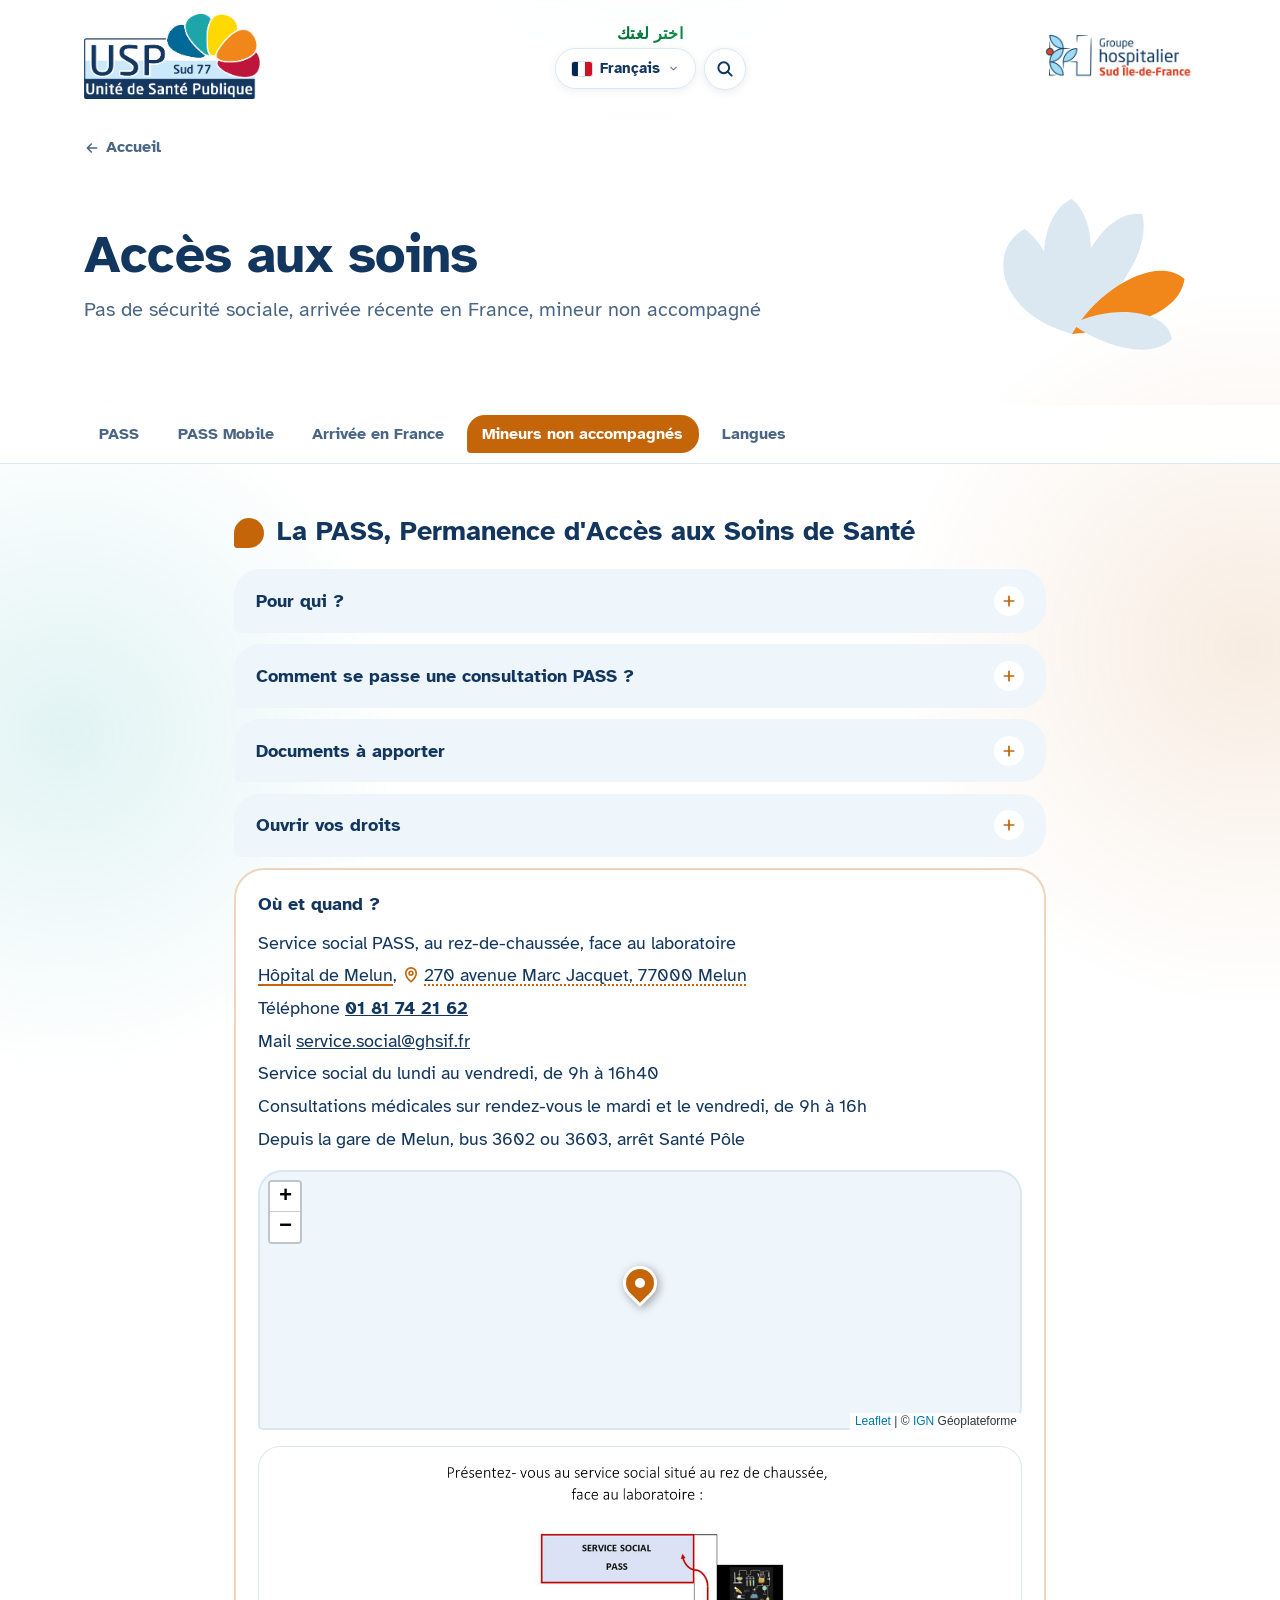
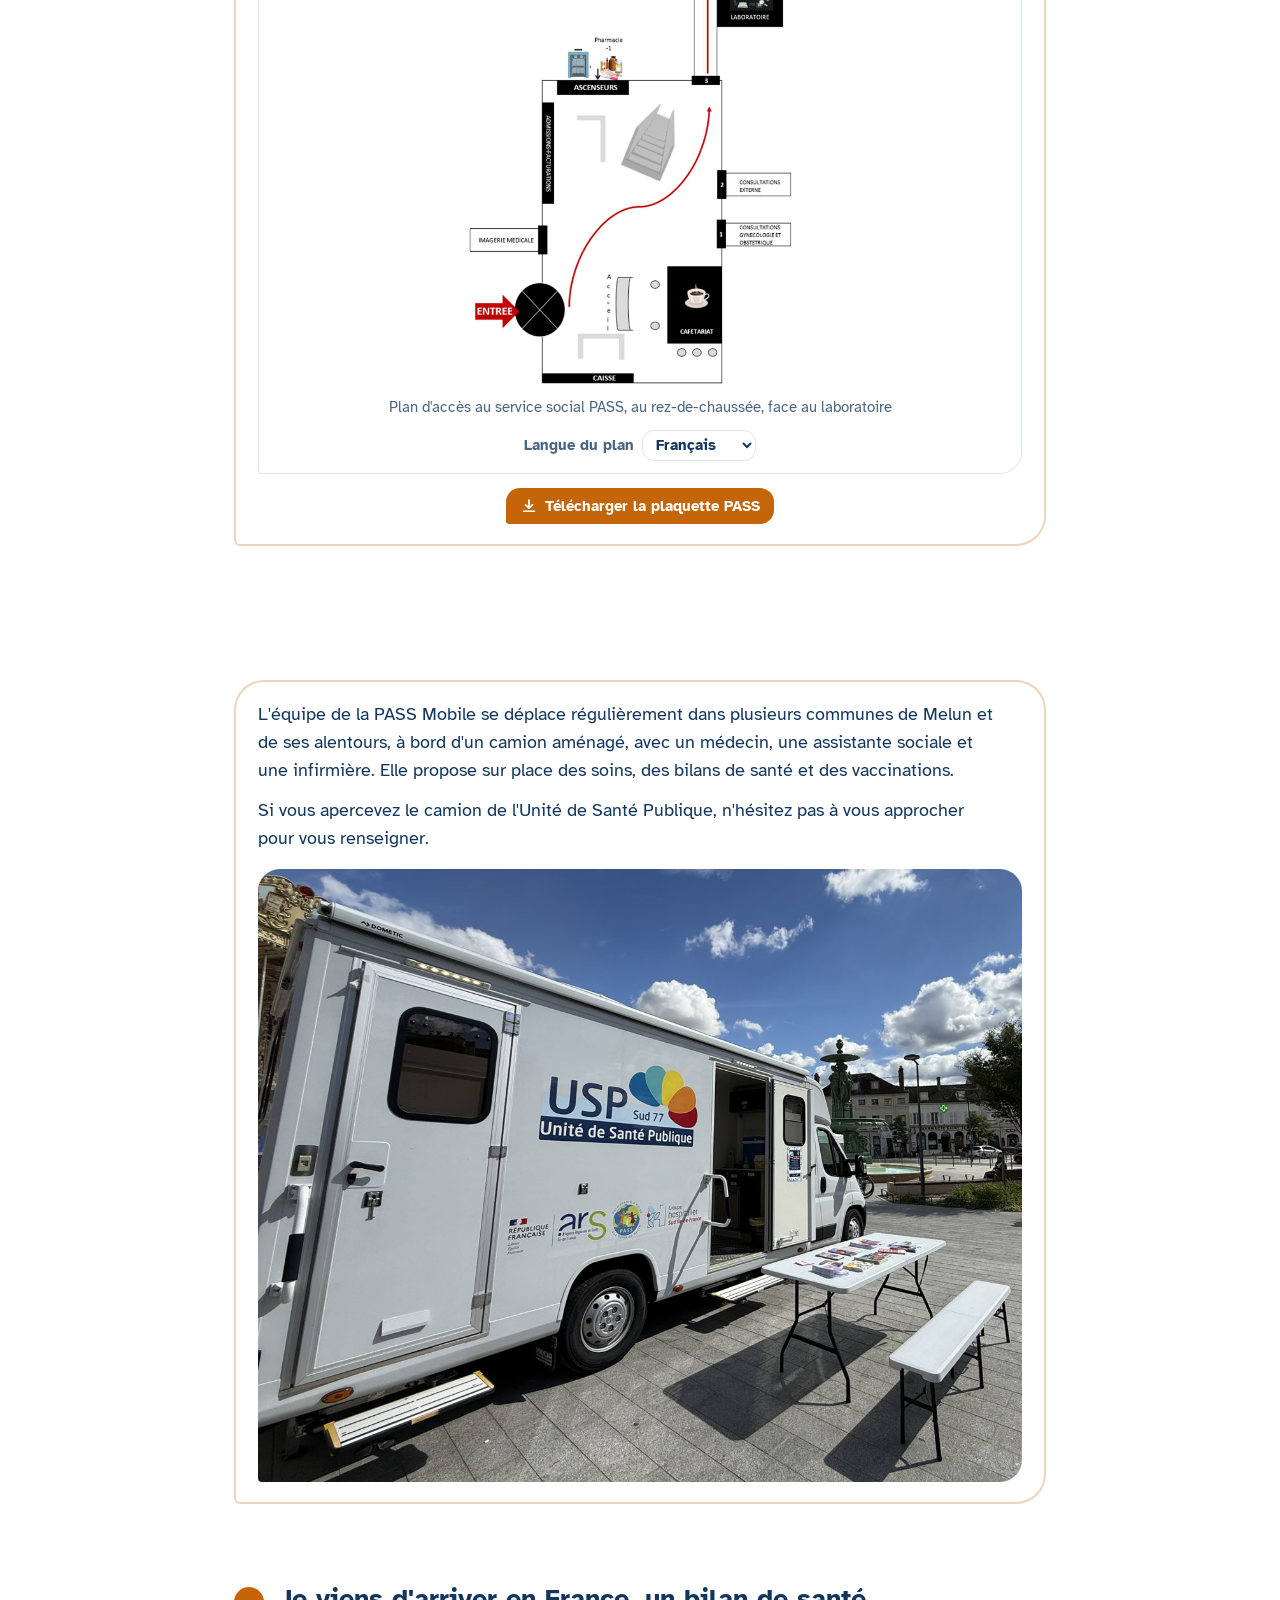
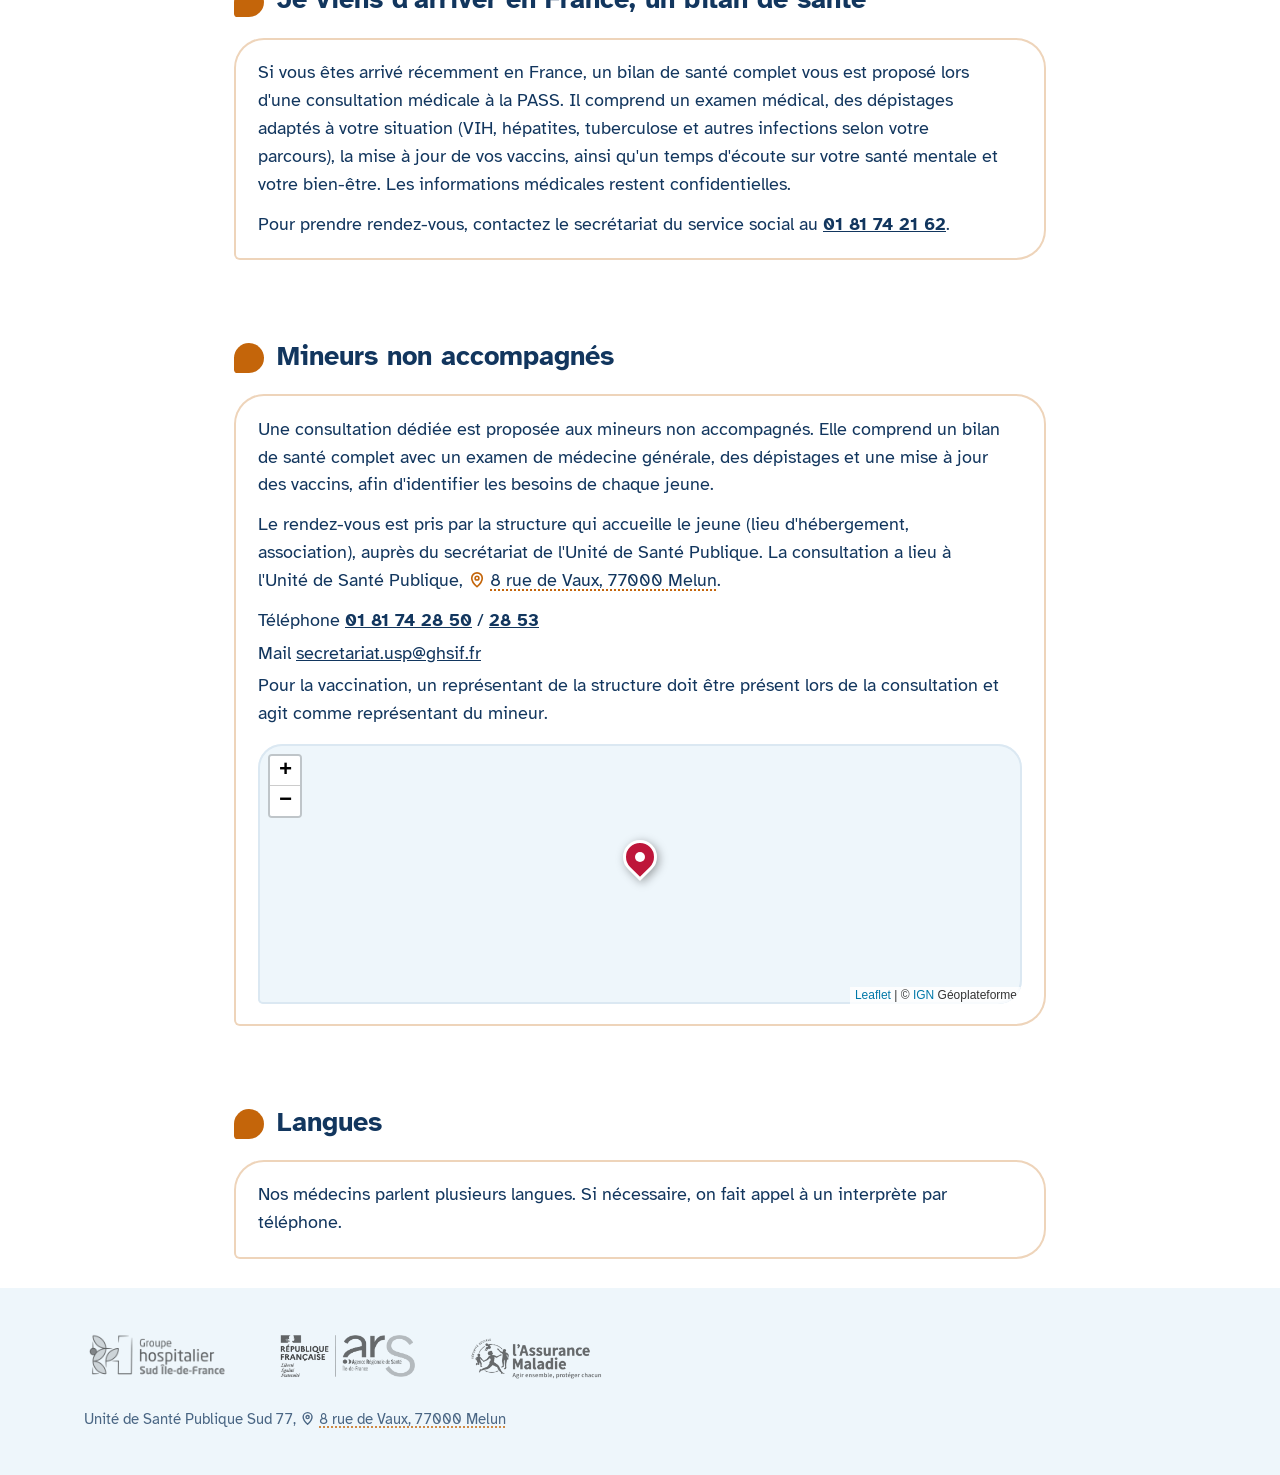
==== commit 433ae396: "maj" ====
--- a/acces-aux-soins.html
+++ b/acces-aux-soins.html
@@ -164,6 +164,7 @@
     </footer>
 
     <script src="js/i18n/acces-aux-soins.js"></script><script src="js/langues.js"></script><script src="js/usp.js"></script>
+<script src="js/recherche.js"></script>
 <script src="js/leaflet.js"></script>
 <script src="js/carte.js"></script>
 <script src="js/plan.js"></script>
--- a/css/usp.css
+++ b/css/usp.css
@@ -231,28 +231,27 @@
 .lieu .bas-carte a.sy-rendre:hover{background:var(--navy);color:#fff}
 .pied .mention a.adresse-lien svg{color:var(--doux)}
 
-/* ===== Sélecteur de langues (même fonctionnement que le site de vaccination au collège) ===== */
+/* ===== Sélecteur de langues (copie conforme du site de vaccination au collège) ===== */
 .entete .wrap{flex-wrap:wrap}
-.langButtons{display:flex;flex-direction:column;align-items:center;gap:2px;direction:ltr;margin:0 auto}
-.langHint{font-size:12px;font-weight:700;color:var(--doux);display:flex;align-items:center;gap:4px;transition:opacity .3s ease,height .3s ease}
-.langHint .arrow{display:inline-block;animation:langArrowBounce 1.4s ease-in-out infinite;font-size:13px}
-@keyframes langArrowBounce{0%,100%{transform:translateY(0)}50%{transform:translateY(3px)}}
-.entete.reduit .langHint{opacity:0;height:0;overflow:hidden}
+.langButtons{display:flex;flex-direction:column;align-items:center;gap:4px;direction:ltr;margin:0 auto}
+.langHint{font-size:16px;font-weight:800;letter-spacing:.01em;line-height:1.25;transition:opacity .3s ease,height .3s ease;background-repeat:no-repeat;-webkit-background-clip:text;background-clip:text;-webkit-text-fill-color:transparent;color:transparent;background-image:linear-gradient(90deg,#002395,#ED2939)}
+.entete.reduit .langHint{opacity:0 !important;height:0;overflow:hidden}
 .langPanelWrap{position:relative}
-.langSwitcherBtn{background:#fff;border:1px solid var(--trait);border-radius:999px;color:var(--navy);font:inherit;font-weight:700;font-size:15px;cursor:pointer;padding:8px 16px;display:flex;align-items:center;gap:8px;box-shadow:0 2px 8px rgba(18,54,94,.1);min-width:15.5rem;justify-content:center;
-  transition:box-shadow .25s ease,border-color .25s ease}
+.langSwitcherBtn{background:#fff;border:1px solid var(--trait);border-radius:999px;color:var(--navy);font:inherit;font-weight:700;font-size:15px;cursor:pointer;padding:8px 16px;display:flex;align-items:center;gap:8px;box-shadow:0 2px 8px rgba(18,54,94,.08);justify-content:center;
+  transition:box-shadow .25s ease,border-color .25s ease,transform .25s var(--ease)}
 .langSwitcherBtn:hover{border-color:var(--bleu);box-shadow:0 4px 14px rgba(0,105,151,.2)}
-.langSwitcherBtn .chevron{font-size:11px;opacity:.7}
-.langSwitcherFlag,.langSwitcherText{transition:opacity .3s ease;opacity:1}
-.langSwitcherFlag{display:inline-flex;width:20px;height:14px;border-radius:2px;overflow:hidden;box-shadow:0 0 0 1px rgba(0,0,0,.12);flex-shrink:0}
-.langSwitcherFlag svg,.langOptionFlag svg{display:block;width:100%;height:100%}
-.langOptionFlag{display:inline-flex;width:18px;height:12px;border-radius:2px;overflow:hidden;box-shadow:0 0 0 1px rgba(0,0,0,.12);flex-shrink:0}
-.langPanel{position:absolute;top:100%;left:50%;transform:translateX(-50%);margin-top:6px;background:#fff;border:1px solid var(--trait);border-radius:14px;box-shadow:0 10px 30px rgba(18,54,94,.2);padding:10px;display:grid;grid-template-columns:repeat(2,minmax(140px,1fr));gap:4px;max-height:65vh;overflow-y:auto;width:max-content;max-width:92vw;z-index:70;animation:popLangue .2s var(--ease)}
+.langChevron{width:11px;height:11px;opacity:.65;flex-shrink:0;transition:transform .25s ease}
+.langSwitcherBtn[aria-expanded="true"] .langChevron{transform:rotate(180deg)}
+.langSwitcherFlag{display:inline-flex;flex-shrink:0}
+.langDrapeau{width:20px;height:14px;object-fit:cover;border-radius:2px;box-shadow:0 0 0 1px rgba(0,0,0,.12);display:block}
+.langOptionFlag{width:18px;height:12px;object-fit:cover;border-radius:2px;box-shadow:0 0 0 1px rgba(0,0,0,.12);flex-shrink:0;display:block}
+.langPanel{position:absolute;top:calc(100% + 8px);left:50%;transform:translateX(-50%);background:#fff;border:1px solid var(--trait);border-radius:14px;box-shadow:0 20px 50px rgba(18,54,94,.2);padding:10px;display:grid;grid-template-columns:repeat(2,minmax(150px,1fr));gap:4px;max-height:70vh;overflow-y:auto;width:max-content;max-width:92vw;z-index:70;animation:popLangue .2s var(--ease)}
 .langPanel[hidden]{display:none}
 @keyframes popLangue{from{opacity:0;transform:translateX(-50%) translateY(-6px)}to{opacity:1;transform:translateX(-50%)}}
-.langOption{display:flex;align-items:center;gap:8px;padding:8px 10px;border-radius:10px;border:1px solid transparent;background:none;color:var(--texte);cursor:pointer;font:inherit;font-size:13px;font-weight:700;text-align:left;white-space:nowrap}
+.langOption{display:flex;align-items:center;gap:8px;padding:8px 10px;border-radius:10px;border:1px solid transparent;background:none;color:var(--texte);cursor:pointer;font:inherit;font-size:13px;font-weight:700;text-align:left;white-space:nowrap;width:100%}
 .langOption:hover{background:var(--ciel)}
 .langOption.active{border-color:var(--bleu);background:var(--ciel)}
+.langCheck{width:14px;flex-shrink:0;color:var(--bleu);font-weight:900;font-size:13px}
 main{transition:opacity .22s ease}
 main.langFade{opacity:0}
 
@@ -264,11 +263,9 @@
 
 @media (max-width:820px){
   .langButtons{order:3;width:100%;margin-top:.4rem}
-  .langHint{font-size:12.5px}
+  .langHint{font-size:14px}
   .langSwitcherBtn{min-width:0;width:100%;max-width:22rem}
 }
-
-.langHint .sep{opacity:.5;margin:0 2px}
 
 /* Les numéros de téléphone restent toujours de gauche à droite */
 a[href^="tel:"],.numeros{direction:ltr;unicode-bidi:isolate}
@@ -304,667 +301,667 @@
 .lieux-accueil li > span{display:block;color:var(--doux);margin-top:.15rem}
 
 /* ===== Leaflet 1.9.4 (BSD-2), hébergé sur le site ===== */
-/* required styles */
-
-.leaflet-pane,
-.leaflet-tile,
-.leaflet-marker-icon,
-.leaflet-marker-shadow,
-.leaflet-tile-container,
-.leaflet-pane > svg,
-.leaflet-pane > canvas,
-.leaflet-zoom-box,
-.leaflet-image-layer,
-.leaflet-layer {
-	position: absolute;
-	left: 0;
-	top: 0;
-	}
-.leaflet-container {
-	overflow: hidden;
-	}
-.leaflet-tile,
-.leaflet-marker-icon,
-.leaflet-marker-shadow {
-	-webkit-user-select: none;
-	   -moz-user-select: none;
-	        user-select: none;
-	  -webkit-user-drag: none;
-	}
-/* Prevents IE11 from highlighting tiles in blue */
-.leaflet-tile::selection {
-	background: transparent;
-}
-/* Safari renders non-retina tile on retina better with this, but Chrome is worse */
-.leaflet-safari .leaflet-tile {
-	image-rendering: -webkit-optimize-contrast;
-	}
-/* hack that prevents hw layers "stretching" when loading new tiles */
-.leaflet-safari .leaflet-tile-container {
-	width: 1600px;
-	height: 1600px;
-	-webkit-transform-origin: 0 0;
-	}
-.leaflet-marker-icon,
-.leaflet-marker-shadow {
-	display: block;
-	}
-/* .leaflet-container svg: reset svg max-width decleration shipped in Joomla! (joomla.org) 3.x */
-/* .leaflet-container img: map is broken in FF if you have max-width: 100% on tiles */
-.leaflet-container .leaflet-overlay-pane svg {
-	max-width: none !important;
-	max-height: none !important;
-	}
-.leaflet-container .leaflet-marker-pane img,
-.leaflet-container .leaflet-shadow-pane img,
-.leaflet-container .leaflet-tile-pane img,
-.leaflet-container img.leaflet-image-layer,
-.leaflet-container .leaflet-tile {
-	max-width: none !important;
-	max-height: none !important;
-	width: auto;
-	padding: 0;
-	}
-
-.leaflet-container img.leaflet-tile {
-	/* See: https://bugs.chromium.org/p/chromium/issues/detail?id=600120 */
-	mix-blend-mode: plus-lighter;
-}
-
-.leaflet-container.leaflet-touch-zoom {
-	-ms-touch-action: pan-x pan-y;
-	touch-action: pan-x pan-y;
-	}
-.leaflet-container.leaflet-touch-drag {
-	-ms-touch-action: pinch-zoom;
-	/* Fallback for FF which doesn't support pinch-zoom */
-	touch-action: none;
-	touch-action: pinch-zoom;
-}
-.leaflet-container.leaflet-touch-drag.leaflet-touch-zoom {
-	-ms-touch-action: none;
-	touch-action: none;
-}
-.leaflet-container {
-	-webkit-tap-highlight-color: transparent;
-}
-.leaflet-container a {
-	-webkit-tap-highlight-color: rgba(51, 181, 229, 0.4);
-}
-.leaflet-tile {
-	filter: inherit;
-	visibility: hidden;
-	}
-.leaflet-tile-loaded {
-	visibility: inherit;
-	}
-.leaflet-zoom-box {
-	width: 0;
-	height: 0;
-	-moz-box-sizing: border-box;
-	     box-sizing: border-box;
-	z-index: 800;
-	}
-/* workaround for https://bugzilla.mozilla.org/show_bug.cgi?id=888319 */
-.leaflet-overlay-pane svg {
-	-moz-user-select: none;
-	}
-
-.leaflet-pane         { z-index: 400; }
-
-.leaflet-tile-pane    { z-index: 200; }
-.leaflet-overlay-pane { z-index: 400; }
-.leaflet-shadow-pane  { z-index: 500; }
-.leaflet-marker-pane  { z-index: 600; }
-.leaflet-tooltip-pane   { z-index: 650; }
-.leaflet-popup-pane   { z-index: 700; }
-
-.leaflet-map-pane canvas { z-index: 100; }
-.leaflet-map-pane svg    { z-index: 200; }
-
-.leaflet-vml-shape {
-	width: 1px;
-	height: 1px;
-	}
-.lvml {
-	behavior: url(#default#VML);
-	display: inline-block;
-	position: absolute;
-	}
-
-
-/* control positioning */
-
-.leaflet-control {
-	position: relative;
-	z-index: 800;
-	pointer-events: visiblePainted; /* IE 9-10 doesn't have auto */
-	pointer-events: auto;
-	}
-.leaflet-top,
-.leaflet-bottom {
-	position: absolute;
-	z-index: 1000;
-	pointer-events: none;
-	}
-.leaflet-top {
-	top: 0;
-	}
-.leaflet-right {
-	right: 0;
-	}
-.leaflet-bottom {
-	bottom: 0;
-	}
-.leaflet-left {
-	left: 0;
-	}
-.leaflet-control {
-	float: left;
-	clear: both;
-	}
-.leaflet-right .leaflet-control {
-	float: right;
-	}
-.leaflet-top .leaflet-control {
-	margin-top: 10px;
-	}
-.leaflet-bottom .leaflet-control {
-	margin-bottom: 10px;
-	}
-.leaflet-left .leaflet-control {
-	margin-left: 10px;
-	}
-.leaflet-right .leaflet-control {
-	margin-right: 10px;
-	}
-
-
-/* zoom and fade animations */
-
-.leaflet-fade-anim .leaflet-popup {
-	opacity: 0;
-	-webkit-transition: opacity 0.2s linear;
-	   -moz-transition: opacity 0.2s linear;
-	        transition: opacity 0.2s linear;
-	}
-.leaflet-fade-anim .leaflet-map-pane .leaflet-popup {
-	opacity: 1;
-	}
-.leaflet-zoom-animated {
-	-webkit-transform-origin: 0 0;
-	    -ms-transform-origin: 0 0;
-	        transform-origin: 0 0;
-	}
-svg.leaflet-zoom-animated {
-	will-change: transform;
-}
-
-.leaflet-zoom-anim .leaflet-zoom-animated {
-	-webkit-transition: -webkit-transform 0.25s cubic-bezier(0,0,0.25,1);
-	   -moz-transition:    -moz-transform 0.25s cubic-bezier(0,0,0.25,1);
-	        transition:         transform 0.25s cubic-bezier(0,0,0.25,1);
-	}
-.leaflet-zoom-anim .leaflet-tile,
-.leaflet-pan-anim .leaflet-tile {
-	-webkit-transition: none;
-	   -moz-transition: none;
-	        transition: none;
-	}
-
-.leaflet-zoom-anim .leaflet-zoom-hide {
-	visibility: hidden;
-	}
-
-
-/* cursors */
-
-.leaflet-interactive {
-	cursor: pointer;
-	}
-.leaflet-grab {
-	cursor: -webkit-grab;
-	cursor:    -moz-grab;
-	cursor:         grab;
-	}
-.leaflet-crosshair,
-.leaflet-crosshair .leaflet-interactive {
-	cursor: crosshair;
-	}
-.leaflet-popup-pane,
-.leaflet-control {
-	cursor: auto;
-	}
-.leaflet-dragging .leaflet-grab,
-.leaflet-dragging .leaflet-grab .leaflet-interactive,
-.leaflet-dragging .leaflet-marker-draggable {
-	cursor: move;
-	cursor: -webkit-grabbing;
-	cursor:    -moz-grabbing;
-	cursor:         grabbing;
-	}
-
-/* marker & overlays interactivity */
-.leaflet-marker-icon,
-.leaflet-marker-shadow,
-.leaflet-image-layer,
-.leaflet-pane > svg path,
-.leaflet-tile-container {
-	pointer-events: none;
-	}
-
-.leaflet-marker-icon.leaflet-interactive,
-.leaflet-image-layer.leaflet-interactive,
-.leaflet-pane > svg path.leaflet-interactive,
-svg.leaflet-image-layer.leaflet-interactive path {
-	pointer-events: visiblePainted; /* IE 9-10 doesn't have auto */
-	pointer-events: auto;
-	}
-
-/* visual tweaks */
-
-.leaflet-container {
-	background: #ddd;
-	outline-offset: 1px;
-	}
-.leaflet-container a {
-	color: #0078A8;
-	}
-.leaflet-zoom-box {
-	border: 2px dotted #38f;
-	background: rgba(255,255,255,0.5);
-	}
-
-
-/* general typography */
-.leaflet-container {
-	font-family: "Helvetica Neue", Arial, Helvetica, sans-serif;
-	font-size: 12px;
-	font-size: 0.75rem;
-	line-height: 1.5;
-	}
-
-
-/* general toolbar styles */
-
-.leaflet-bar {
-	box-shadow: 0 1px 5px rgba(0,0,0,0.65);
-	border-radius: 4px;
-	}
-.leaflet-bar a {
-	background-color: #fff;
-	border-bottom: 1px solid #ccc;
-	width: 26px;
-	height: 26px;
-	line-height: 26px;
-	display: block;
-	text-align: center;
-	text-decoration: none;
-	color: black;
-	}
-.leaflet-bar a,
-.leaflet-control-layers-toggle {
-	background-position: 50% 50%;
-	background-repeat: no-repeat;
-	display: block;
-	}
-.leaflet-bar a:hover,
-.leaflet-bar a:focus {
-	background-color: #f4f4f4;
-	}
-.leaflet-bar a:first-child {
-	border-top-left-radius: 4px;
-	border-top-right-radius: 4px;
-	}
-.leaflet-bar a:last-child {
-	border-bottom-left-radius: 4px;
-	border-bottom-right-radius: 4px;
-	border-bottom: none;
-	}
-.leaflet-bar a.leaflet-disabled {
-	cursor: default;
-	background-color: #f4f4f4;
-	color: #bbb;
-	}
-
-.leaflet-touch .leaflet-bar a {
-	width: 30px;
-	height: 30px;
-	line-height: 30px;
-	}
-.leaflet-touch .leaflet-bar a:first-child {
-	border-top-left-radius: 2px;
-	border-top-right-radius: 2px;
-	}
-.leaflet-touch .leaflet-bar a:last-child {
-	border-bottom-left-radius: 2px;
-	border-bottom-right-radius: 2px;
-	}
-
-/* zoom control */
-
-.leaflet-control-zoom-in,
-.leaflet-control-zoom-out {
-	font: bold 18px 'Lucida Console', Monaco, monospace;
-	text-indent: 1px;
-	}
-
-.leaflet-touch .leaflet-control-zoom-in, .leaflet-touch .leaflet-control-zoom-out  {
-	font-size: 22px;
-	}
-
-
-/* layers control */
-
-.leaflet-control-layers {
-	box-shadow: 0 1px 5px rgba(0,0,0,0.4);
-	background: #fff;
-	border-radius: 5px;
-	}
-.leaflet-control-layers-toggle {
-	background-image: url(images/layers.png);
-	width: 36px;
-	height: 36px;
-	}
-.leaflet-retina .leaflet-control-layers-toggle {
-	background-image: url(images/layers-2x.png);
-	background-size: 26px 26px;
-	}
-.leaflet-touch .leaflet-control-layers-toggle {
-	width: 44px;
-	height: 44px;
-	}
-.leaflet-control-layers .leaflet-control-layers-list,
-.leaflet-control-layers-expanded .leaflet-control-layers-toggle {
-	display: none;
-	}
-.leaflet-control-layers-expanded .leaflet-control-layers-list {
-	display: block;
-	position: relative;
-	}
-.leaflet-control-layers-expanded {
-	padding: 6px 10px 6px 6px;
-	color: #333;
-	background: #fff;
-	}
-.leaflet-control-layers-scrollbar {
-	overflow-y: scroll;
-	overflow-x: hidden;
-	padding-right: 5px;
-	}
-.leaflet-control-layers-selector {
-	margin-top: 2px;
-	position: relative;
-	top: 1px;
-	}
-.leaflet-control-layers label {
-	display: block;
-	font-size: 13px;
-	font-size: 1.08333em;
-	}
-.leaflet-control-layers-separator {
-	height: 0;
-	border-top: 1px solid #ddd;
-	margin: 5px -10px 5px -6px;
-	}
-
-/* Default icon URLs */
-.leaflet-default-icon-path { /* used only in path-guessing heuristic, see L.Icon.Default */
-	background-image: url(images/marker-icon.png);
-	}
-
-
-/* attribution and scale controls */
-
-.leaflet-container .leaflet-control-attribution {
-	background: #fff;
-	background: rgba(255, 255, 255, 0.8);
-	margin: 0;
-	}
-.leaflet-control-attribution,
-.leaflet-control-scale-line {
-	padding: 0 5px;
-	color: #333;
-	line-height: 1.4;
-	}
-.leaflet-control-attribution a {
-	text-decoration: none;
-	}
-.leaflet-control-attribution a:hover,
-.leaflet-control-attribution a:focus {
-	text-decoration: underline;
-	}
-.leaflet-attribution-flag {
-	display: inline !important;
-	vertical-align: baseline !important;
-	width: 1em;
-	height: 0.6669em;
-	}
-.leaflet-left .leaflet-control-scale {
-	margin-left: 5px;
-	}
-.leaflet-bottom .leaflet-control-scale {
-	margin-bottom: 5px;
-	}
-.leaflet-control-scale-line {
-	border: 2px solid #777;
-	border-top: none;
-	line-height: 1.1;
-	padding: 2px 5px 1px;
-	white-space: nowrap;
-	-moz-box-sizing: border-box;
-	     box-sizing: border-box;
-	background: rgba(255, 255, 255, 0.8);
-	text-shadow: 1px 1px #fff;
-	}
-.leaflet-control-scale-line:not(:first-child) {
-	border-top: 2px solid #777;
-	border-bottom: none;
-	margin-top: -2px;
-	}
-.leaflet-control-scale-line:not(:first-child):not(:last-child) {
-	border-bottom: 2px solid #777;
-	}
-
-.leaflet-touch .leaflet-control-attribution,
-.leaflet-touch .leaflet-control-layers,
-.leaflet-touch .leaflet-bar {
-	box-shadow: none;
-	}
-.leaflet-touch .leaflet-control-layers,
-.leaflet-touch .leaflet-bar {
-	border: 2px solid rgba(0,0,0,0.2);
-	background-clip: padding-box;
-	}
-
-
-/* popup */
-
-.leaflet-popup {
-	position: absolute;
-	text-align: center;
-	margin-bottom: 20px;
-	}
-.leaflet-popup-content-wrapper {
-	padding: 1px;
-	text-align: left;
-	border-radius: 12px;
-	}
-.leaflet-popup-content {
-	margin: 13px 24px 13px 20px;
-	line-height: 1.3;
-	font-size: 13px;
-	font-size: 1.08333em;
-	min-height: 1px;
-	}
-.leaflet-popup-content p {
-	margin: 17px 0;
-	margin: 1.3em 0;
-	}
-.leaflet-popup-tip-container {
-	width: 40px;
-	height: 20px;
-	position: absolute;
-	left: 50%;
-	margin-top: -1px;
-	margin-left: -20px;
-	overflow: hidden;
-	pointer-events: none;
-	}
-.leaflet-popup-tip {
-	width: 17px;
-	height: 17px;
-	padding: 1px;
-
-	margin: -10px auto 0;
-	pointer-events: auto;
-
-	-webkit-transform: rotate(45deg);
-	   -moz-transform: rotate(45deg);
-	    -ms-transform: rotate(45deg);
-	        transform: rotate(45deg);
-	}
-.leaflet-popup-content-wrapper,
-.leaflet-popup-tip {
-	background: white;
-	color: #333;
-	box-shadow: 0 3px 14px rgba(0,0,0,0.4);
-	}
-.leaflet-container a.leaflet-popup-close-button {
-	position: absolute;
-	top: 0;
-	right: 0;
-	border: none;
-	text-align: center;
-	width: 24px;
-	height: 24px;
-	font: 16px/24px Tahoma, Verdana, sans-serif;
-	color: #757575;
-	text-decoration: none;
-	background: transparent;
-	}
-.leaflet-container a.leaflet-popup-close-button:hover,
-.leaflet-container a.leaflet-popup-close-button:focus {
-	color: #585858;
-	}
-.leaflet-popup-scrolled {
-	overflow: auto;
-	}
-
-.leaflet-oldie .leaflet-popup-content-wrapper {
-	-ms-zoom: 1;
-	}
-.leaflet-oldie .leaflet-popup-tip {
-	width: 24px;
-	margin: 0 auto;
-
-	-ms-filter: "progid:DXImageTransform.Microsoft.Matrix(M11=0.70710678, M12=0.70710678, M21=-0.70710678, M22=0.70710678)";
-	filter: progid:DXImageTransform.Microsoft.Matrix(M11=0.70710678, M12=0.70710678, M21=-0.70710678, M22=0.70710678);
-	}
-
-.leaflet-oldie .leaflet-control-zoom,
-.leaflet-oldie .leaflet-control-layers,
-.leaflet-oldie .leaflet-popup-content-wrapper,
-.leaflet-oldie .leaflet-popup-tip {
-	border: 1px solid #999;
-	}
-
-
-/* div icon */
-
-.leaflet-div-icon {
-	background: #fff;
-	border: 1px solid #666;
-	}
-
-
-/* Tooltip */
-/* Base styles for the element that has a tooltip */
-.leaflet-tooltip {
-	position: absolute;
-	padding: 6px;
-	background-color: #fff;
-	border: 1px solid #fff;
-	border-radius: 3px;
-	color: #222;
-	white-space: nowrap;
-	-webkit-user-select: none;
-	-moz-user-select: none;
-	-ms-user-select: none;
-	user-select: none;
-	pointer-events: none;
-	box-shadow: 0 1px 3px rgba(0,0,0,0.4);
-	}
-.leaflet-tooltip.leaflet-interactive {
-	cursor: pointer;
-	pointer-events: auto;
-	}
-.leaflet-tooltip-top:before,
-.leaflet-tooltip-bottom:before,
-.leaflet-tooltip-left:before,
-.leaflet-tooltip-right:before {
-	position: absolute;
-	pointer-events: none;
-	border: 6px solid transparent;
-	background: transparent;
-	content: "";
-	}
-
-/* Directions */
-
-.leaflet-tooltip-bottom {
-	margin-top: 6px;
-}
-.leaflet-tooltip-top {
-	margin-top: -6px;
-}
-.leaflet-tooltip-bottom:before,
-.leaflet-tooltip-top:before {
-	left: 50%;
-	margin-left: -6px;
-	}
-.leaflet-tooltip-top:before {
-	bottom: 0;
-	margin-bottom: -12px;
-	border-top-color: #fff;
-	}
-.leaflet-tooltip-bottom:before {
-	top: 0;
-	margin-top: -12px;
-	margin-left: -6px;
-	border-bottom-color: #fff;
-	}
-.leaflet-tooltip-left {
-	margin-left: -6px;
-}
-.leaflet-tooltip-right {
-	margin-left: 6px;
-}
-.leaflet-tooltip-left:before,
-.leaflet-tooltip-right:before {
-	top: 50%;
-	margin-top: -6px;
-	}
-.leaflet-tooltip-left:before {
-	right: 0;
-	margin-right: -12px;
-	border-left-color: #fff;
-	}
-.leaflet-tooltip-right:before {
-	left: 0;
-	margin-left: -12px;
-	border-right-color: #fff;
-	}
-
-/* Printing */
-
-@media print {
-	/* Prevent printers from removing background-images of controls. */
-	.leaflet-control {
-		-webkit-print-color-adjust: exact;
-		print-color-adjust: exact;
-		}
-	}
+/* required styles */
+
+.leaflet-pane,
+.leaflet-tile,
+.leaflet-marker-icon,
+.leaflet-marker-shadow,
+.leaflet-tile-container,
+.leaflet-pane > svg,
+.leaflet-pane > canvas,
+.leaflet-zoom-box,
+.leaflet-image-layer,
+.leaflet-layer {
+	position: absolute;
+	left: 0;
+	top: 0;
+	}
+.leaflet-container {
+	overflow: hidden;
+	}
+.leaflet-tile,
+.leaflet-marker-icon,
+.leaflet-marker-shadow {
+	-webkit-user-select: none;
+	   -moz-user-select: none;
+	        user-select: none;
+	  -webkit-user-drag: none;
+	}
+/* Prevents IE11 from highlighting tiles in blue */
+.leaflet-tile::selection {
+	background: transparent;
+}
+/* Safari renders non-retina tile on retina better with this, but Chrome is worse */
+.leaflet-safari .leaflet-tile {
+	image-rendering: -webkit-optimize-contrast;
+	}
+/* hack that prevents hw layers "stretching" when loading new tiles */
+.leaflet-safari .leaflet-tile-container {
+	width: 1600px;
+	height: 1600px;
+	-webkit-transform-origin: 0 0;
+	}
+.leaflet-marker-icon,
+.leaflet-marker-shadow {
+	display: block;
+	}
+/* .leaflet-container svg: reset svg max-width decleration shipped in Joomla! (joomla.org) 3.x */
+/* .leaflet-container img: map is broken in FF if you have max-width: 100% on tiles */
+.leaflet-container .leaflet-overlay-pane svg {
+	max-width: none !important;
+	max-height: none !important;
+	}
+.leaflet-container .leaflet-marker-pane img,
+.leaflet-container .leaflet-shadow-pane img,
+.leaflet-container .leaflet-tile-pane img,
+.leaflet-container img.leaflet-image-layer,
+.leaflet-container .leaflet-tile {
+	max-width: none !important;
+	max-height: none !important;
+	width: auto;
+	padding: 0;
+	}
+
+.leaflet-container img.leaflet-tile {
+	/* See: https://bugs.chromium.org/p/chromium/issues/detail?id=600120 */
+	mix-blend-mode: plus-lighter;
+}
+
+.leaflet-container.leaflet-touch-zoom {
+	-ms-touch-action: pan-x pan-y;
+	touch-action: pan-x pan-y;
+	}
+.leaflet-container.leaflet-touch-drag {
+	-ms-touch-action: pinch-zoom;
+	/* Fallback for FF which doesn't support pinch-zoom */
+	touch-action: none;
+	touch-action: pinch-zoom;
+}
+.leaflet-container.leaflet-touch-drag.leaflet-touch-zoom {
+	-ms-touch-action: none;
+	touch-action: none;
+}
+.leaflet-container {
+	-webkit-tap-highlight-color: transparent;
+}
+.leaflet-container a {
+	-webkit-tap-highlight-color: rgba(51, 181, 229, 0.4);
+}
+.leaflet-tile {
+	filter: inherit;
+	visibility: hidden;
+	}
+.leaflet-tile-loaded {
+	visibility: inherit;
+	}
+.leaflet-zoom-box {
+	width: 0;
+	height: 0;
+	-moz-box-sizing: border-box;
+	     box-sizing: border-box;
+	z-index: 800;
+	}
+/* workaround for https://bugzilla.mozilla.org/show_bug.cgi?id=888319 */
+.leaflet-overlay-pane svg {
+	-moz-user-select: none;
+	}
+
+.leaflet-pane         { z-index: 400; }
+
+.leaflet-tile-pane    { z-index: 200; }
+.leaflet-overlay-pane { z-index: 400; }
+.leaflet-shadow-pane  { z-index: 500; }
+.leaflet-marker-pane  { z-index: 600; }
+.leaflet-tooltip-pane   { z-index: 650; }
+.leaflet-popup-pane   { z-index: 700; }
+
+.leaflet-map-pane canvas { z-index: 100; }
+.leaflet-map-pane svg    { z-index: 200; }
+
+.leaflet-vml-shape {
+	width: 1px;
+	height: 1px;
+	}
+.lvml {
+	behavior: url(#default#VML);
+	display: inline-block;
+	position: absolute;
+	}
+
+
+/* control positioning */
+
+.leaflet-control {
+	position: relative;
+	z-index: 800;
+	pointer-events: visiblePainted; /* IE 9-10 doesn't have auto */
+	pointer-events: auto;
+	}
+.leaflet-top,
+.leaflet-bottom {
+	position: absolute;
+	z-index: 1000;
+	pointer-events: none;
+	}
+.leaflet-top {
+	top: 0;
+	}
+.leaflet-right {
+	right: 0;
+	}
+.leaflet-bottom {
+	bottom: 0;
+	}
+.leaflet-left {
+	left: 0;
+	}
+.leaflet-control {
+	float: left;
+	clear: both;
+	}
+.leaflet-right .leaflet-control {
+	float: right;
+	}
+.leaflet-top .leaflet-control {
+	margin-top: 10px;
+	}
+.leaflet-bottom .leaflet-control {
+	margin-bottom: 10px;
+	}
+.leaflet-left .leaflet-control {
+	margin-left: 10px;
+	}
+.leaflet-right .leaflet-control {
+	margin-right: 10px;
+	}
+
+
+/* zoom and fade animations */
+
+.leaflet-fade-anim .leaflet-popup {
+	opacity: 0;
+	-webkit-transition: opacity 0.2s linear;
+	   -moz-transition: opacity 0.2s linear;
+	        transition: opacity 0.2s linear;
+	}
+.leaflet-fade-anim .leaflet-map-pane .leaflet-popup {
+	opacity: 1;
+	}
+.leaflet-zoom-animated {
+	-webkit-transform-origin: 0 0;
+	    -ms-transform-origin: 0 0;
+	        transform-origin: 0 0;
+	}
+svg.leaflet-zoom-animated {
+	will-change: transform;
+}
+
+.leaflet-zoom-anim .leaflet-zoom-animated {
+	-webkit-transition: -webkit-transform 0.25s cubic-bezier(0,0,0.25,1);
+	   -moz-transition:    -moz-transform 0.25s cubic-bezier(0,0,0.25,1);
+	        transition:         transform 0.25s cubic-bezier(0,0,0.25,1);
+	}
+.leaflet-zoom-anim .leaflet-tile,
+.leaflet-pan-anim .leaflet-tile {
+	-webkit-transition: none;
+	   -moz-transition: none;
+	        transition: none;
+	}
+
+.leaflet-zoom-anim .leaflet-zoom-hide {
+	visibility: hidden;
+	}
+
+
+/* cursors */
+
+.leaflet-interactive {
+	cursor: pointer;
+	}
+.leaflet-grab {
+	cursor: -webkit-grab;
+	cursor:    -moz-grab;
+	cursor:         grab;
+	}
+.leaflet-crosshair,
+.leaflet-crosshair .leaflet-interactive {
+	cursor: crosshair;
+	}
+.leaflet-popup-pane,
+.leaflet-control {
+	cursor: auto;
+	}
+.leaflet-dragging .leaflet-grab,
+.leaflet-dragging .leaflet-grab .leaflet-interactive,
+.leaflet-dragging .leaflet-marker-draggable {
+	cursor: move;
+	cursor: -webkit-grabbing;
+	cursor:    -moz-grabbing;
+	cursor:         grabbing;
+	}
+
+/* marker & overlays interactivity */
+.leaflet-marker-icon,
+.leaflet-marker-shadow,
+.leaflet-image-layer,
+.leaflet-pane > svg path,
+.leaflet-tile-container {
+	pointer-events: none;
+	}
+
+.leaflet-marker-icon.leaflet-interactive,
+.leaflet-image-layer.leaflet-interactive,
+.leaflet-pane > svg path.leaflet-interactive,
+svg.leaflet-image-layer.leaflet-interactive path {
+	pointer-events: visiblePainted; /* IE 9-10 doesn't have auto */
+	pointer-events: auto;
+	}
+
+/* visual tweaks */
+
+.leaflet-container {
+	background: #ddd;
+	outline-offset: 1px;
+	}
+.leaflet-container a {
+	color: #0078A8;
+	}
+.leaflet-zoom-box {
+	border: 2px dotted #38f;
+	background: rgba(255,255,255,0.5);
+	}
+
+
+/* general typography */
+.leaflet-container {
+	font-family: "Helvetica Neue", Arial, Helvetica, sans-serif;
+	font-size: 12px;
+	font-size: 0.75rem;
+	line-height: 1.5;
+	}
+
+
+/* general toolbar styles */
+
+.leaflet-bar {
+	box-shadow: 0 1px 5px rgba(0,0,0,0.65);
+	border-radius: 4px;
+	}
+.leaflet-bar a {
+	background-color: #fff;
+	border-bottom: 1px solid #ccc;
+	width: 26px;
+	height: 26px;
+	line-height: 26px;
+	display: block;
+	text-align: center;
+	text-decoration: none;
+	color: black;
+	}
+.leaflet-bar a,
+.leaflet-control-layers-toggle {
+	background-position: 50% 50%;
+	background-repeat: no-repeat;
+	display: block;
+	}
+.leaflet-bar a:hover,
+.leaflet-bar a:focus {
+	background-color: #f4f4f4;
+	}
+.leaflet-bar a:first-child {
+	border-top-left-radius: 4px;
+	border-top-right-radius: 4px;
+	}
+.leaflet-bar a:last-child {
+	border-bottom-left-radius: 4px;
+	border-bottom-right-radius: 4px;
+	border-bottom: none;
+	}
+.leaflet-bar a.leaflet-disabled {
+	cursor: default;
+	background-color: #f4f4f4;
+	color: #bbb;
+	}
+
+.leaflet-touch .leaflet-bar a {
+	width: 30px;
+	height: 30px;
+	line-height: 30px;
+	}
+.leaflet-touch .leaflet-bar a:first-child {
+	border-top-left-radius: 2px;
+	border-top-right-radius: 2px;
+	}
+.leaflet-touch .leaflet-bar a:last-child {
+	border-bottom-left-radius: 2px;
+	border-bottom-right-radius: 2px;
+	}
+
+/* zoom control */
+
+.leaflet-control-zoom-in,
+.leaflet-control-zoom-out {
+	font: bold 18px 'Lucida Console', Monaco, monospace;
+	text-indent: 1px;
+	}
+
+.leaflet-touch .leaflet-control-zoom-in, .leaflet-touch .leaflet-control-zoom-out  {
+	font-size: 22px;
+	}
+
+
+/* layers control */
+
+.leaflet-control-layers {
+	box-shadow: 0 1px 5px rgba(0,0,0,0.4);
+	background: #fff;
+	border-radius: 5px;
+	}
+.leaflet-control-layers-toggle {
+	background-image: url(images/layers.png);
+	width: 36px;
+	height: 36px;
+	}
+.leaflet-retina .leaflet-control-layers-toggle {
+	background-image: url(images/layers-2x.png);
+	background-size: 26px 26px;
+	}
+.leaflet-touch .leaflet-control-layers-toggle {
+	width: 44px;
+	height: 44px;
+	}
+.leaflet-control-layers .leaflet-control-layers-list,
+.leaflet-control-layers-expanded .leaflet-control-layers-toggle {
+	display: none;
+	}
+.leaflet-control-layers-expanded .leaflet-control-layers-list {
+	display: block;
+	position: relative;
+	}
+.leaflet-control-layers-expanded {
+	padding: 6px 10px 6px 6px;
+	color: #333;
+	background: #fff;
+	}
+.leaflet-control-layers-scrollbar {
+	overflow-y: scroll;
+	overflow-x: hidden;
+	padding-right: 5px;
+	}
+.leaflet-control-layers-selector {
+	margin-top: 2px;
+	position: relative;
+	top: 1px;
+	}
+.leaflet-control-layers label {
+	display: block;
+	font-size: 13px;
+	font-size: 1.08333em;
+	}
+.leaflet-control-layers-separator {
+	height: 0;
+	border-top: 1px solid #ddd;
+	margin: 5px -10px 5px -6px;
+	}
+
+/* Default icon URLs */
+.leaflet-default-icon-path { /* used only in path-guessing heuristic, see L.Icon.Default */
+	background-image: url(images/marker-icon.png);
+	}
+
+
+/* attribution and scale controls */
+
+.leaflet-container .leaflet-control-attribution {
+	background: #fff;
+	background: rgba(255, 255, 255, 0.8);
+	margin: 0;
+	}
+.leaflet-control-attribution,
+.leaflet-control-scale-line {
+	padding: 0 5px;
+	color: #333;
+	line-height: 1.4;
+	}
+.leaflet-control-attribution a {
+	text-decoration: none;
+	}
+.leaflet-control-attribution a:hover,
+.leaflet-control-attribution a:focus {
+	text-decoration: underline;
+	}
+.leaflet-attribution-flag {
+	display: inline !important;
+	vertical-align: baseline !important;
+	width: 1em;
+	height: 0.6669em;
+	}
+.leaflet-left .leaflet-control-scale {
+	margin-left: 5px;
+	}
+.leaflet-bottom .leaflet-control-scale {
+	margin-bottom: 5px;
+	}
+.leaflet-control-scale-line {
+	border: 2px solid #777;
+	border-top: none;
+	line-height: 1.1;
+	padding: 2px 5px 1px;
+	white-space: nowrap;
+	-moz-box-sizing: border-box;
+	     box-sizing: border-box;
+	background: rgba(255, 255, 255, 0.8);
+	text-shadow: 1px 1px #fff;
+	}
+.leaflet-control-scale-line:not(:first-child) {
+	border-top: 2px solid #777;
+	border-bottom: none;
+	margin-top: -2px;
+	}
+.leaflet-control-scale-line:not(:first-child):not(:last-child) {
+	border-bottom: 2px solid #777;
+	}
+
+.leaflet-touch .leaflet-control-attribution,
+.leaflet-touch .leaflet-control-layers,
+.leaflet-touch .leaflet-bar {
+	box-shadow: none;
+	}
+.leaflet-touch .leaflet-control-layers,
+.leaflet-touch .leaflet-bar {
+	border: 2px solid rgba(0,0,0,0.2);
+	background-clip: padding-box;
+	}
+
+
+/* popup */
+
+.leaflet-popup {
+	position: absolute;
+	text-align: center;
+	margin-bottom: 20px;
+	}
+.leaflet-popup-content-wrapper {
+	padding: 1px;
+	text-align: left;
+	border-radius: 12px;
+	}
+.leaflet-popup-content {
+	margin: 13px 24px 13px 20px;
+	line-height: 1.3;
+	font-size: 13px;
+	font-size: 1.08333em;
+	min-height: 1px;
+	}
+.leaflet-popup-content p {
+	margin: 17px 0;
+	margin: 1.3em 0;
+	}
+.leaflet-popup-tip-container {
+	width: 40px;
+	height: 20px;
+	position: absolute;
+	left: 50%;
+	margin-top: -1px;
+	margin-left: -20px;
+	overflow: hidden;
+	pointer-events: none;
+	}
+.leaflet-popup-tip {
+	width: 17px;
+	height: 17px;
+	padding: 1px;
+
+	margin: -10px auto 0;
+	pointer-events: auto;
+
+	-webkit-transform: rotate(45deg);
+	   -moz-transform: rotate(45deg);
+	    -ms-transform: rotate(45deg);
+	        transform: rotate(45deg);
+	}
+.leaflet-popup-content-wrapper,
+.leaflet-popup-tip {
+	background: white;
+	color: #333;
+	box-shadow: 0 3px 14px rgba(0,0,0,0.4);
+	}
+.leaflet-container a.leaflet-popup-close-button {
+	position: absolute;
+	top: 0;
+	right: 0;
+	border: none;
+	text-align: center;
+	width: 24px;
+	height: 24px;
+	font: 16px/24px Tahoma, Verdana, sans-serif;
+	color: #757575;
+	text-decoration: none;
+	background: transparent;
+	}
+.leaflet-container a.leaflet-popup-close-button:hover,
+.leaflet-container a.leaflet-popup-close-button:focus {
+	color: #585858;
+	}
+.leaflet-popup-scrolled {
+	overflow: auto;
+	}
+
+.leaflet-oldie .leaflet-popup-content-wrapper {
+	-ms-zoom: 1;
+	}
+.leaflet-oldie .leaflet-popup-tip {
+	width: 24px;
+	margin: 0 auto;
+
+	-ms-filter: "progid:DXImageTransform.Microsoft.Matrix(M11=0.70710678, M12=0.70710678, M21=-0.70710678, M22=0.70710678)";
+	filter: progid:DXImageTransform.Microsoft.Matrix(M11=0.70710678, M12=0.70710678, M21=-0.70710678, M22=0.70710678);
+	}
+
+.leaflet-oldie .leaflet-control-zoom,
+.leaflet-oldie .leaflet-control-layers,
+.leaflet-oldie .leaflet-popup-content-wrapper,
+.leaflet-oldie .leaflet-popup-tip {
+	border: 1px solid #999;
+	}
+
+
+/* div icon */
+
+.leaflet-div-icon {
+	background: #fff;
+	border: 1px solid #666;
+	}
+
+
+/* Tooltip */
+/* Base styles for the element that has a tooltip */
+.leaflet-tooltip {
+	position: absolute;
+	padding: 6px;
+	background-color: #fff;
+	border: 1px solid #fff;
+	border-radius: 3px;
+	color: #222;
+	white-space: nowrap;
+	-webkit-user-select: none;
+	-moz-user-select: none;
+	-ms-user-select: none;
+	user-select: none;
+	pointer-events: none;
+	box-shadow: 0 1px 3px rgba(0,0,0,0.4);
+	}
+.leaflet-tooltip.leaflet-interactive {
+	cursor: pointer;
+	pointer-events: auto;
+	}
+.leaflet-tooltip-top:before,
+.leaflet-tooltip-bottom:before,
+.leaflet-tooltip-left:before,
+.leaflet-tooltip-right:before {
+	position: absolute;
+	pointer-events: none;
+	border: 6px solid transparent;
+	background: transparent;
+	content: "";
+	}
+
+/* Directions */
+
+.leaflet-tooltip-bottom {
+	margin-top: 6px;
+}
+.leaflet-tooltip-top {
+	margin-top: -6px;
+}
+.leaflet-tooltip-bottom:before,
+.leaflet-tooltip-top:before {
+	left: 50%;
+	margin-left: -6px;
+	}
+.leaflet-tooltip-top:before {
+	bottom: 0;
+	margin-bottom: -12px;
+	border-top-color: #fff;
+	}
+.leaflet-tooltip-bottom:before {
+	top: 0;
+	margin-top: -12px;
+	margin-left: -6px;
+	border-bottom-color: #fff;
+	}
+.leaflet-tooltip-left {
+	margin-left: -6px;
+}
+.leaflet-tooltip-right {
+	margin-left: 6px;
+}
+.leaflet-tooltip-left:before,
+.leaflet-tooltip-right:before {
+	top: 50%;
+	margin-top: -6px;
+	}
+.leaflet-tooltip-left:before {
+	right: 0;
+	margin-right: -12px;
+	border-left-color: #fff;
+	}
+.leaflet-tooltip-right:before {
+	left: 0;
+	margin-left: -12px;
+	border-right-color: #fff;
+	}
+
+/* Printing */
+
+@media print {
+	/* Prevent printers from removing background-images of controls. */
+	.leaflet-control {
+		-webkit-print-color-adjust: exact;
+		print-color-adjust: exact;
+		}
+	}
 
 /* ===== Carte interactive de nos lieux ===== */
 .carte-bloc{max-width:1000px;margin:0 auto 1.8rem}
@@ -1017,3 +1014,160 @@
 .lieux-accueil + .mini-carte{margin-top:1rem}
 .lieux-accueil + .mini-carte{height:320px}
 .mini-suite{max-width:860px;margin:0 auto 1.2rem;height:320px}
+
+/* ===== Recherche ===== */
+.outils-entete{display:flex;align-items:center;gap:.5rem}
+.btn-recherche{flex:none;width:42px;height:42px;border-radius:50%;border:1px solid var(--trait);background:#fff;color:var(--navy);display:grid;place-items:center;cursor:pointer;box-shadow:0 2px 8px rgba(18,54,94,.1);transition:border-color .25s ease,box-shadow .25s ease,transform .25s var(--ease)}
+.btn-recherche svg{width:20px;height:20px}
+.btn-recherche:hover{border-color:var(--bleu);box-shadow:0 4px 14px rgba(0,105,151,.2);transform:scale(1.05)}
+@media (max-width:820px){.outils-entete{width:100%;justify-content:center}.outils-entete .langPanelWrap{flex:1;max-width:22rem}}
+html.recherche-ouverte{overflow:hidden}
+.recherche-fond{position:fixed;inset:0;z-index:200;background:rgba(18,54,94,.45);backdrop-filter:blur(4px);-webkit-backdrop-filter:blur(4px);display:flex;justify-content:center;align-items:flex-start;padding:max(4vh,env(safe-area-inset-top)) 1rem 1rem;animation:rApparait .18s ease}
+.recherche-fond[hidden]{display:none}
+@keyframes rApparait{from{opacity:0}to{opacity:1}}
+.recherche-boite{width:100%;max-width:680px;max-height:88vh;display:flex;flex-direction:column;background:#fff;border-radius:28px 28px 28px 6px;box-shadow:0 30px 80px -20px rgba(18,54,94,.55);overflow:hidden;animation:rMonte .28s var(--ease)}
+@keyframes rMonte{from{transform:translateY(-14px);opacity:0}to{transform:none;opacity:1}}
+.recherche-ligne{display:flex;align-items:center;gap:.6rem;padding:.9rem 1rem .9rem 1.2rem;border-bottom:1px solid var(--trait)}
+.recherche-ligne > svg{width:22px;height:22px;color:var(--bleu);flex:none}
+.recherche-champ{flex:1;min-width:0;border:0;outline:0;font:inherit;font-size:1.15rem;color:var(--texte);background:transparent;padding:.35rem 0}
+.recherche-champ::-webkit-search-cancel-button{display:none}
+.recherche-fermer{flex:none;width:36px;height:36px;border-radius:50%;border:0;background:var(--ciel);color:var(--navy);font-size:1.5rem;line-height:1;cursor:pointer}
+.recherche-fermer:hover{background:var(--trait)}
+.recherche-sugg{display:flex;flex-wrap:wrap;align-items:center;gap:.45rem;padding:1rem 1.2rem}
+.recherche-sugg[hidden]{display:none}
+.recherche-sugg-titre{width:100%;font-size:.85rem;font-weight:700;color:var(--doux)}
+.recherche-sugg button{font:inherit;font-size:.92rem;font-weight:700;color:var(--navy);background:var(--ciel);border:0;border-radius:16px 16px 16px 4px;padding:.4rem .85rem;cursor:pointer;transition:background-color .2s ease}
+.recherche-sugg button:hover{background:var(--trait)}
+.recherche-res{list-style:none;margin:0;padding:.4rem;overflow-y:auto}
+.recherche-res a{display:block;text-decoration:none;padding:.75rem .9rem;border-radius:18px 18px 18px 4px;transition:background-color .15s ease}
+.recherche-res li.actif a,.recherche-res a:hover,.recherche-res a:focus-visible{background:var(--ciel)}
+.rres-chemin{display:block;font-size:.8rem;font-weight:700;color:var(--bleu);margin-bottom:.1rem}
+.rres-titre{display:block;font-weight:700;line-height:1.3}
+.rres-extrait{display:block;font-size:.92rem;color:var(--doux);margin-top:.2rem;line-height:1.45;display:-webkit-box;-webkit-line-clamp:2;-webkit-box-orient:vertical;overflow:hidden}
+.recherche-res mark{background:#ffe680;color:inherit;border-radius:3px;padding:0 .1em}
+.recherche-vide{margin:0;padding:1.2rem 1.4rem 1.4rem;color:var(--doux)}
+.recherche-vide[hidden]{display:none}
+[dir="rtl"] .recherche-ligne{padding:.9rem 1.2rem .9rem 1rem}
+/* Mise en évidence de l'endroit trouvé */
+.trouve{animation:rTrouve 2.2s ease}
+@keyframes rTrouve{0%,35%{box-shadow:0 0 0 3px #ffd800,0 0 0 9px rgba(255,216,0,.35)}100%{box-shadow:none}}
+@media (prefers-reduced-motion:reduce){.recherche-fond,.recherche-boite,.trouve{animation:none}}
+
+/* Boutons de téléchargement des flyers */
+.telecharger{margin:1rem 0 0;max-width:none}
+.telecharger .bouton{margin-top:0;background:var(--c);animation:none;display:inline-flex;align-items:center;gap:.5rem}
+.telecharger .bouton svg{width:18px;height:18px;flex:none;transition:transform .35s var(--ease)}
+.telecharger .bouton:hover{filter:brightness(1.1)}
+.telecharger .bouton:hover svg{transform:translateY(2px)}
+.encart > .telecharger{margin:1.1rem 0 0}
+.telecharger + .mini-carte{margin-top:1.1rem}
+
+/* Violences conjugales : numéros d'urgence */
+.urgences{margin:0 0 1.2rem;padding:1.4rem 1.5rem 1.5rem;border-radius:30px 30px 30px 6px;background:linear-gradient(135deg,#fff4f7,#fff 60%);box-shadow:0 0 0 2px color-mix(in srgb,var(--c) 22%,white) inset}
+.urgences-titre{margin:0 0 .9rem;font-weight:700;font-size:1.15rem;color:var(--c)}
+.urgences-grille{display:grid;grid-template-columns:repeat(4,minmax(0,1fr));gap:.6rem}
+.num{--n:var(--navy);display:flex;flex-direction:column;align-items:flex-start;gap:.15rem;padding:.75rem .9rem;border-radius:18px 18px 18px 4px;background:var(--n);color:#fff;text-decoration:none;line-height:1.2;
+  transition:transform .35s cubic-bezier(.2,.9,.25,1.2),box-shadow .35s ease}
+.num b{font-size:1.9rem;line-height:1;letter-spacing:-.01em}
+.num span{font-size:.88rem;font-weight:700;opacity:.92}
+.num:hover,.num:focus-visible{transform:translateY(-4px);box-shadow:0 14px 26px -14px var(--n)}
+.num.n-bleu{--n:#1f4e8c}.num.n-rouge{--n:#c8102e}.num.n-ciel{--n:#4b8fbf}.num.n-navy{--n:var(--navy)}
+.num.n-large{grid-column:1 / -1;flex-direction:row;align-items:center;gap:.9rem}
+.num-3919{display:flex;align-items:center;gap:1rem;margin-top:.8rem;padding:.9rem 1.1rem;border-radius:18px 18px 18px 4px;background:#e1000f;color:#fff;text-decoration:none;
+  transition:transform .35s cubic-bezier(.2,.9,.25,1.2),box-shadow .35s ease}
+.num-3919 b{font-size:2.3rem;line-height:1;letter-spacing:-.02em;padding-right:1rem;border-right:2px solid rgba(255,255,255,.5)}
+.num-3919 > span{display:flex;flex-direction:column;gap:.1rem;line-height:1.25}
+.num-3919 strong{font-size:1.1rem;text-transform:uppercase;letter-spacing:.02em}
+.num-3919:hover,.num-3919:focus-visible{transform:translateY(-4px);box-shadow:0 16px 30px -14px #e1000f}
+[dir="rtl"] .num-3919 b{padding-right:0;border-right:0;padding-left:1rem;border-left:2px solid rgba(255,255,255,.5)}
+@media (max-width:640px){.urgences-grille{grid-template-columns:repeat(2,minmax(0,1fr))}.num-3919 b{font-size:1.9rem}.urgences{padding:1.1rem}}
+
+/* ===================== EFFETS VISUELS (repris du site de vaccination au collège) ===================== */
+/* Fond : halos lents aux couleurs du logo et de la page */
+body{background:transparent}
+html{background:#fff}
+.halo{position:fixed;inset:-20vmax;z-index:-1;pointer-events:none;
+  background:
+    radial-gradient(38vmax 38vmax at 18% 70%, color-mix(in srgb,var(--canard) 13%,transparent), transparent 70%),
+    radial-gradient(40vmax 40vmax at 84% 64%, color-mix(in srgb,var(--c,var(--bleu)) 12%,transparent), transparent 70%),
+    radial-gradient(30vmax 30vmax at 50% 8%, color-mix(in srgb,var(--bleu) 8%,transparent), transparent 70%);
+  animation:drift 26s ease-in-out infinite alternate}
+@keyframes drift{to{transform:translate3d(2vmax,-1.5vmax,0) rotate(4deg)}}
+.infos{background:linear-gradient(180deg,transparent,color-mix(in srgb,var(--ciel) 85%,transparent) 30%)}
+
+/* En-tête : logos qui réagissent au survol */
+.entete a img{transition:width .3s var(--ease),opacity .2s ease}
+.entete a:hover img{opacity:.75}
+
+/* Titres qui montent mot à mot */
+h1.mots{animation:none}
+h1 .w{display:inline-block;opacity:0;transform:translateY(40%);animation:rise .8s cubic-bezier(.2,.8,.2,1) forwards;animation-delay:calc(var(--k) * 90ms + 250ms)}
+h1.sans-anim .w{animation:none;opacity:1;transform:none}
+@keyframes rise{to{opacity:1;transform:none}}
+
+/* Éventail : une fois ouvert, les pétales répondent au survol des portes */
+.eventail.ouvert .p.pret{animation:none;opacity:1;transform:none;transition:transform .55s cubic-bezier(.2,.9,.25,1.25),filter .4s ease,fill .4s ease}
+body[class*="survol-"] .eventail .p.pret{filter:saturate(.35) opacity(.5)}
+body.survol-p1 .eventail .p1.pret,body.survol-p2 .eventail .p2.pret,body.survol-p3 .eventail .p3.pret,
+body.survol-p4 .eventail .p4.pret,body.survol-p5 .eventail .p5.pret{filter:none;transform:scale(1.12)}
+body.survol-femmes .eventail .p3{fill:#c2306a}
+
+/* Portes : inclinaison, lumière qui suit le pointeur, barre de couleur, flèche qui pulse, filigrane */
+.grille{perspective:1200px}
+.porte{overflow:hidden;isolation:isolate;background:rgba(255,255,255,.9);box-shadow:0 0 0 1px var(--trait) inset,0 18px 40px -26px color-mix(in srgb,var(--c) 45%,transparent)}
+.porte.apparait.vu{transform:perspective(1200px) rotateX(var(--rx,0deg)) rotateY(var(--ry,0deg)) translateY(var(--ty,0px));
+  transition:opacity .7s var(--ease),transform .25s ease,box-shadow .45s ease,background-color .35s ease}
+.porte::before{content:"";position:absolute;inset:0;z-index:-1;opacity:.75;transition:opacity .4s ease;
+  background:radial-gradient(520px circle at var(--mx,80%) var(--my,0%), color-mix(in srgb,var(--c) 14%,transparent), transparent 60%)}
+.porte::after{content:"";position:absolute;left:0;right:0;top:0;height:6px;background:var(--c);transform-origin:left;transform:scaleX(.18);transition:transform .7s cubic-bezier(.2,.9,.25,1)}
+[dir="rtl"] .porte::after{transform-origin:right}
+.porte:hover,.porte:focus-visible{--ty:-6px;background:#fff;box-shadow:0 0 0 2px color-mix(in srgb,var(--c) 45%,transparent) inset,0 34px 60px -24px color-mix(in srgb,var(--c) 45%,transparent)}
+.porte:hover::after,.porte:focus-visible::after{transform:scaleX(1)}
+.porte:hover::before{opacity:1}
+.porte .aller{display:flex;align-items:center;gap:.9rem;margin-top:auto}
+.porte .detail{flex:1}
+.porte .fleche{position:relative;display:grid;place-items:center;flex:0 0 42px;width:42px;height:42px;border-radius:50%;background:var(--c);color:#fff;
+  box-shadow:0 10px 22px -8px var(--c);transition:transform .5s cubic-bezier(.2,.9,.25,1.3)}
+.porte .fleche::before{content:"";position:absolute;inset:-6px;border-radius:50%;border:2px solid var(--c);opacity:0}
+.porte .aller .fleche svg{width:20px;height:20px;margin:0;vertical-align:0;transition:none}
+.porte:hover .aller svg,.porte:focus-visible .aller svg{transform:none}
+.porte:hover .fleche,.porte:focus-visible .fleche{transform:translateX(6px)}
+.porte:hover .fleche::before,.porte:focus-visible .fleche::before{animation:ring 1.4s ease-out infinite}
+@keyframes ring{0%{opacity:.6;transform:scale(.8)}100%{opacity:0;transform:scale(1.5)}}
+[dir="rtl"] .porte .fleche svg,[dir="rtl"] .porte:hover .aller svg{transform:scaleX(-1)}
+[dir="rtl"] .porte:hover .fleche{transform:translateX(-6px)}
+.porte .marque{position:absolute;right:-26px;bottom:-30px;width:170px;height:170px;z-index:-1;opacity:.08;color:var(--c);pointer-events:none;
+  transition:transform .9s cubic-bezier(.2,.9,.25,1),opacity .5s ease}
+[dir="rtl"] .porte .marque{right:auto;left:-26px}
+.porte:hover .marque{transform:rotate(-14deg) scale(1.12);opacity:.16}
+
+/* Cartes vivantes : lumière qui suit le pointeur et barre de couleur */
+.lieu,.contact,.suite .carte{position:relative;overflow:hidden;isolation:isolate}
+.lieu::before,.contact::before,.suite .carte::before{content:"";position:absolute;inset:0;z-index:-1;opacity:0;transition:opacity .4s ease;pointer-events:none;
+  background:radial-gradient(480px circle at var(--mx,80%) var(--my,0%), color-mix(in srgb,var(--pt,var(--c,var(--bleu))) 13%,transparent), transparent 60%)}
+.lieu::after,.contact::after,.suite .carte::after{content:"";position:absolute;left:0;right:0;top:0;height:5px;background:var(--pt,var(--c,var(--bleu)));transform-origin:left;transform:scaleX(0);transition:transform .7s cubic-bezier(.2,.9,.25,1);pointer-events:none}
+.lieu:hover::before,.contact:hover::before,.suite .carte:hover::before{opacity:1}
+.lieu:hover::after,.contact:hover::after,.suite .carte:hover::after{transform:scaleX(1)}
+.contact,.suite .carte{transition:transform .35s cubic-bezier(.2,.9,.25,1.2),box-shadow .35s ease}
+.contact:hover,.suite .carte:hover{transform:translateY(-4px)}
+.contact:hover{box-shadow:0 30px 55px -30px rgba(18,54,94,.55)}
+
+/* Lieux d'accueil (accueil) : comme les cartes de contact du site collège */
+.lieux-accueil li{position:relative;border:1px solid var(--trait);transition:transform .35s cubic-bezier(.2,.9,.25,1.2),border-color .3s ease,box-shadow .35s ease}
+.lieux-accueil li:hover{transform:translateY(-3px);border-color:var(--bleu);box-shadow:0 16px 30px -18px var(--bleu)}
+.adresse-lien svg{transition:transform .45s cubic-bezier(.2,.9,.25,1.4)}
+.adresse-lien:hover svg,.lieux-accueil li:hover .adresse-lien svg{transform:rotate(-8deg) scale(1.15)}
+
+/* Encarts et questions : légère lumière au survol */
+.encart{transition:box-shadow .35s ease,transform .35s cubic-bezier(.2,.9,.25,1.2)}
+.encart:hover{box-shadow:0 0 0 2px color-mix(in srgb,var(--c) 45%,white) inset,0 18px 36px -26px color-mix(in srgb,var(--c) 60%,transparent)}
+
+@media (max-width:760px){
+  .porte .marque{width:110px;height:110px;right:-18px;bottom:-20px}
+  .porte .fleche{flex-basis:36px;width:36px;height:36px}
+}
+@media (prefers-reduced-motion:reduce){
+  .halo{animation:none}
+  h1 .w{opacity:1;transform:none}
+  .porte.apparait.vu{transform:none}
+}
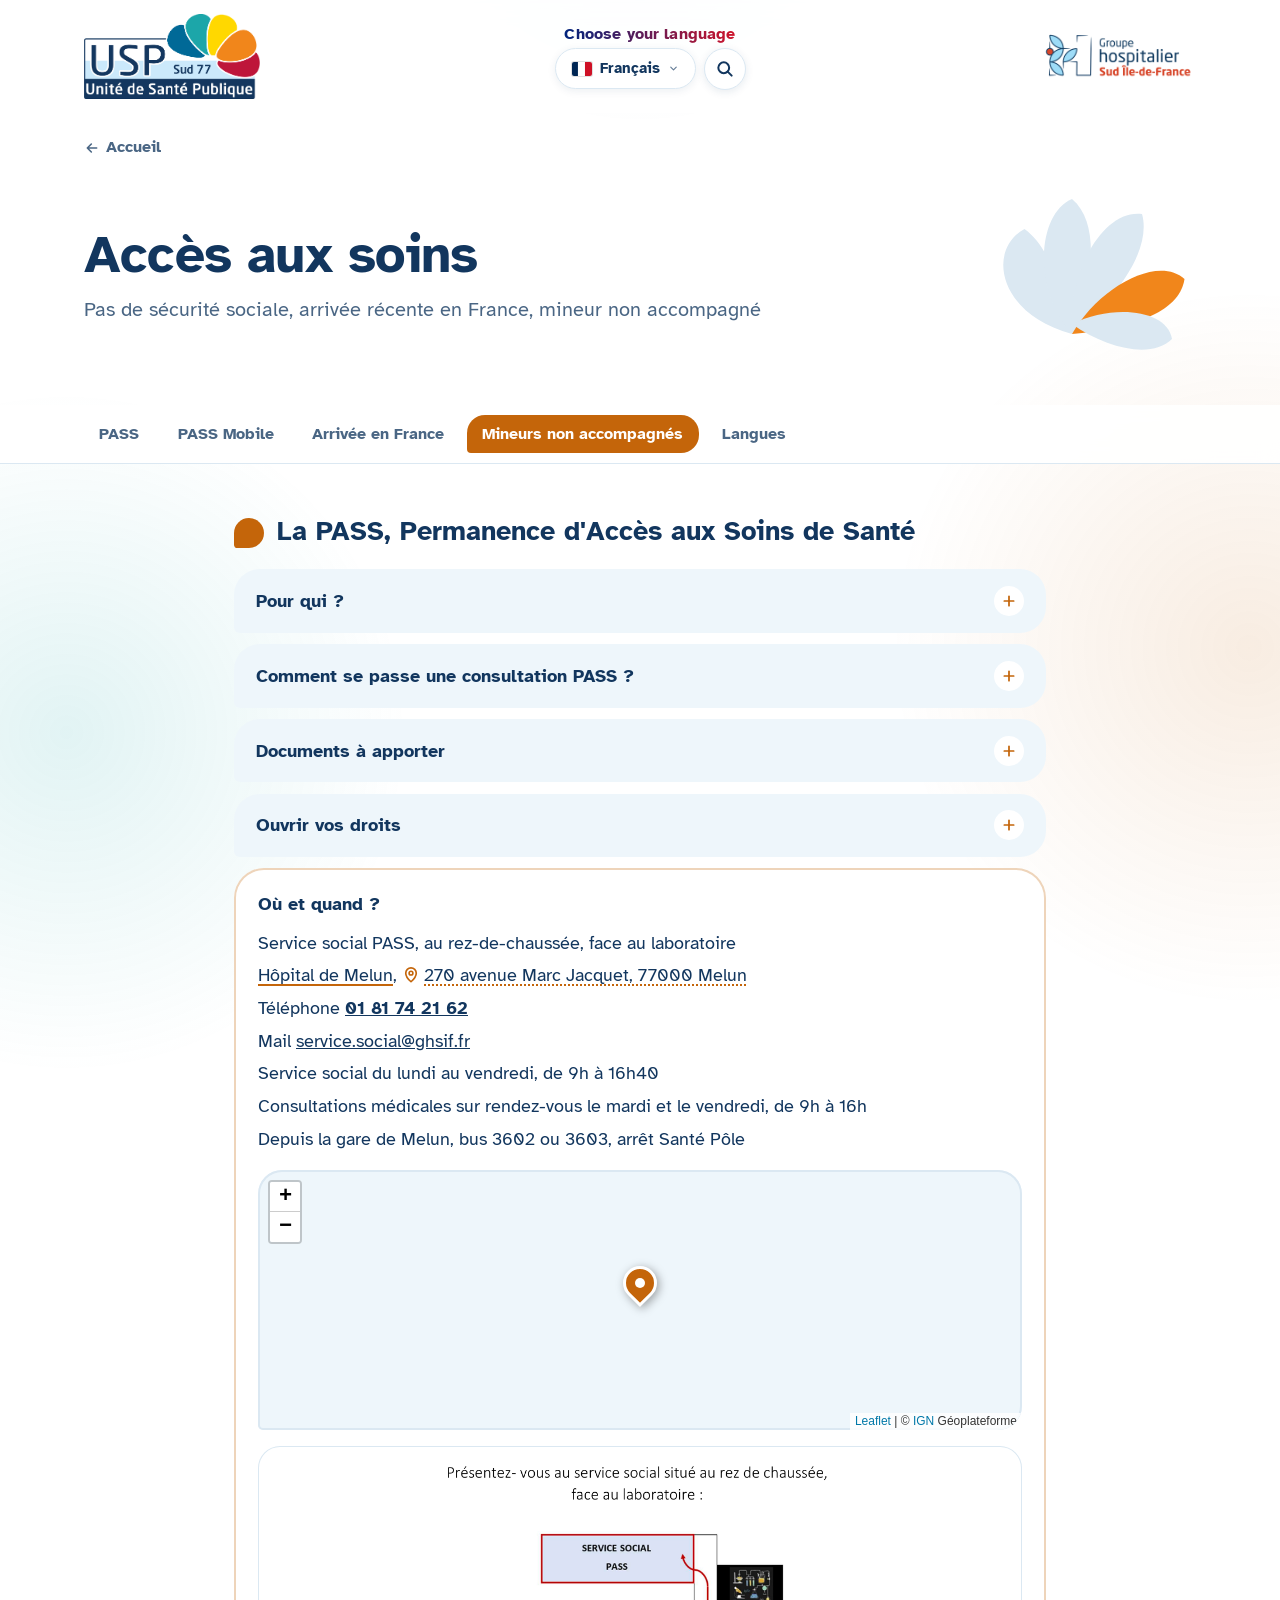
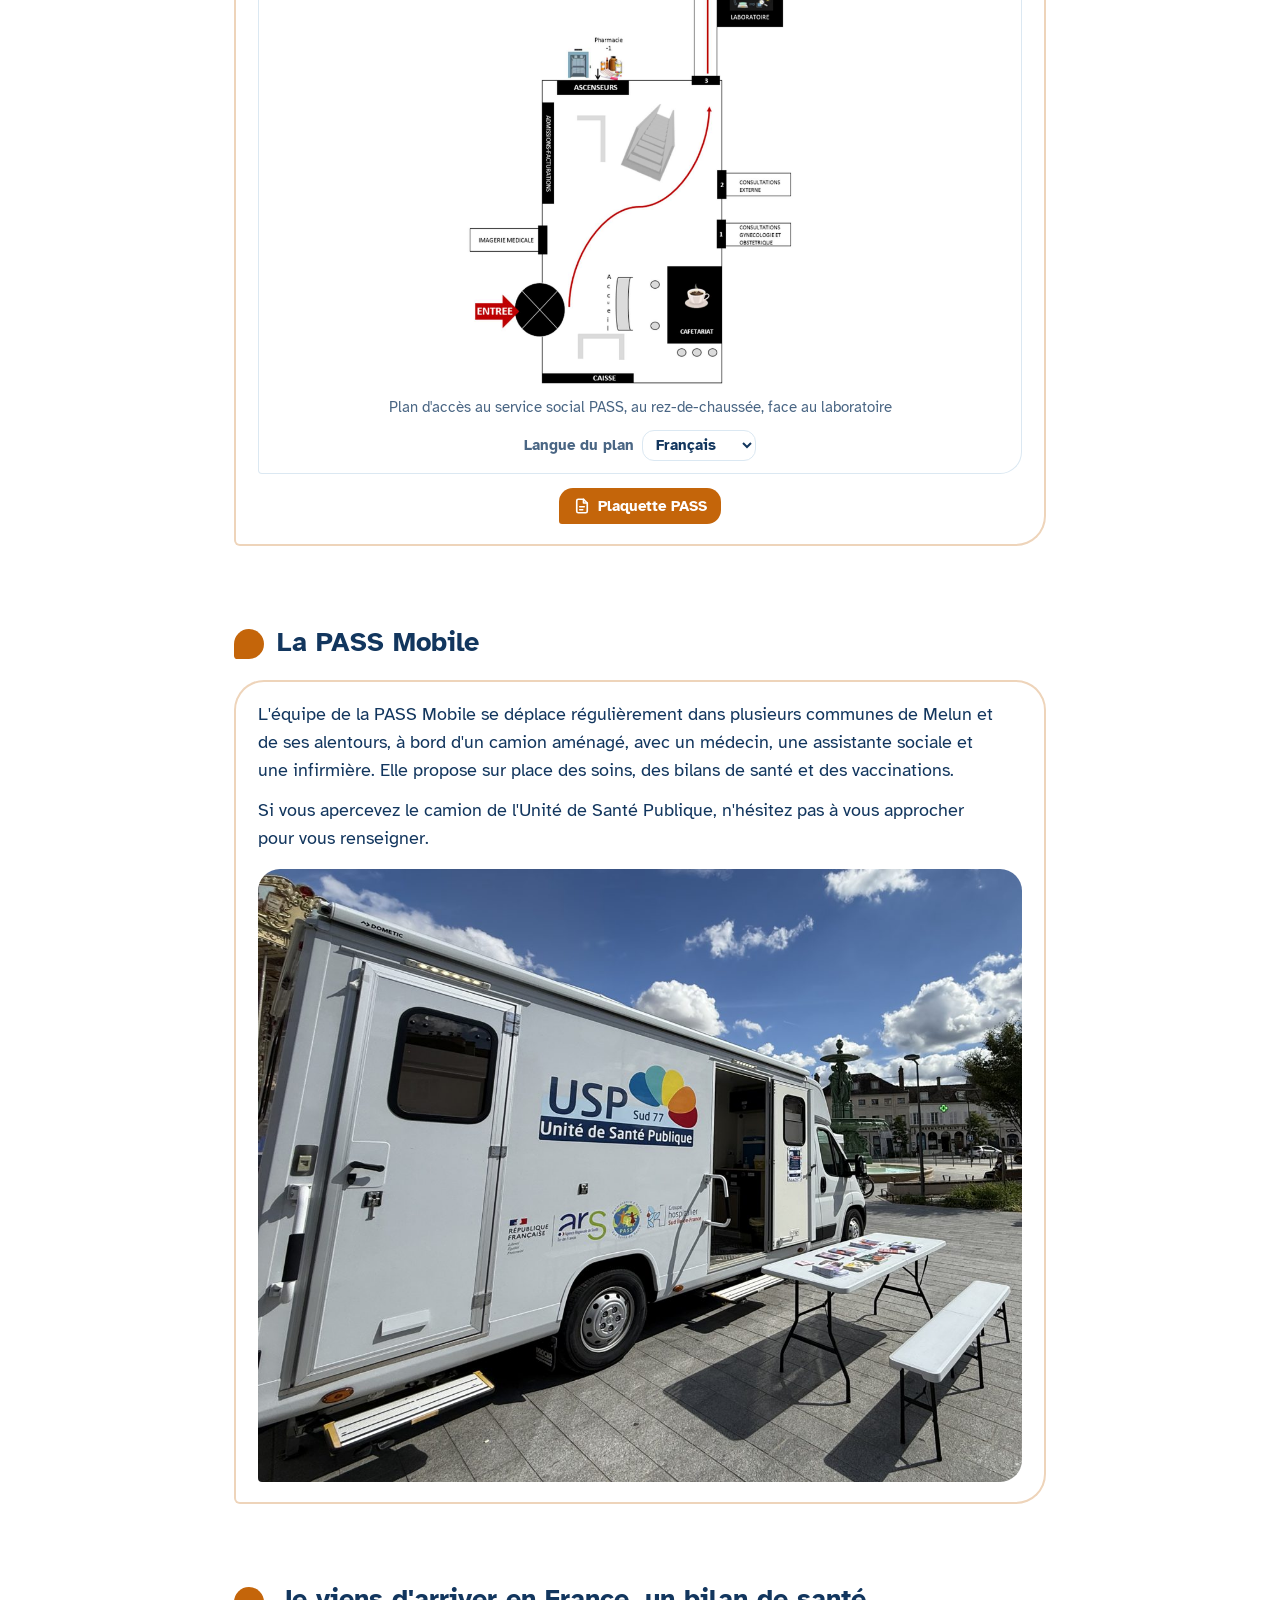
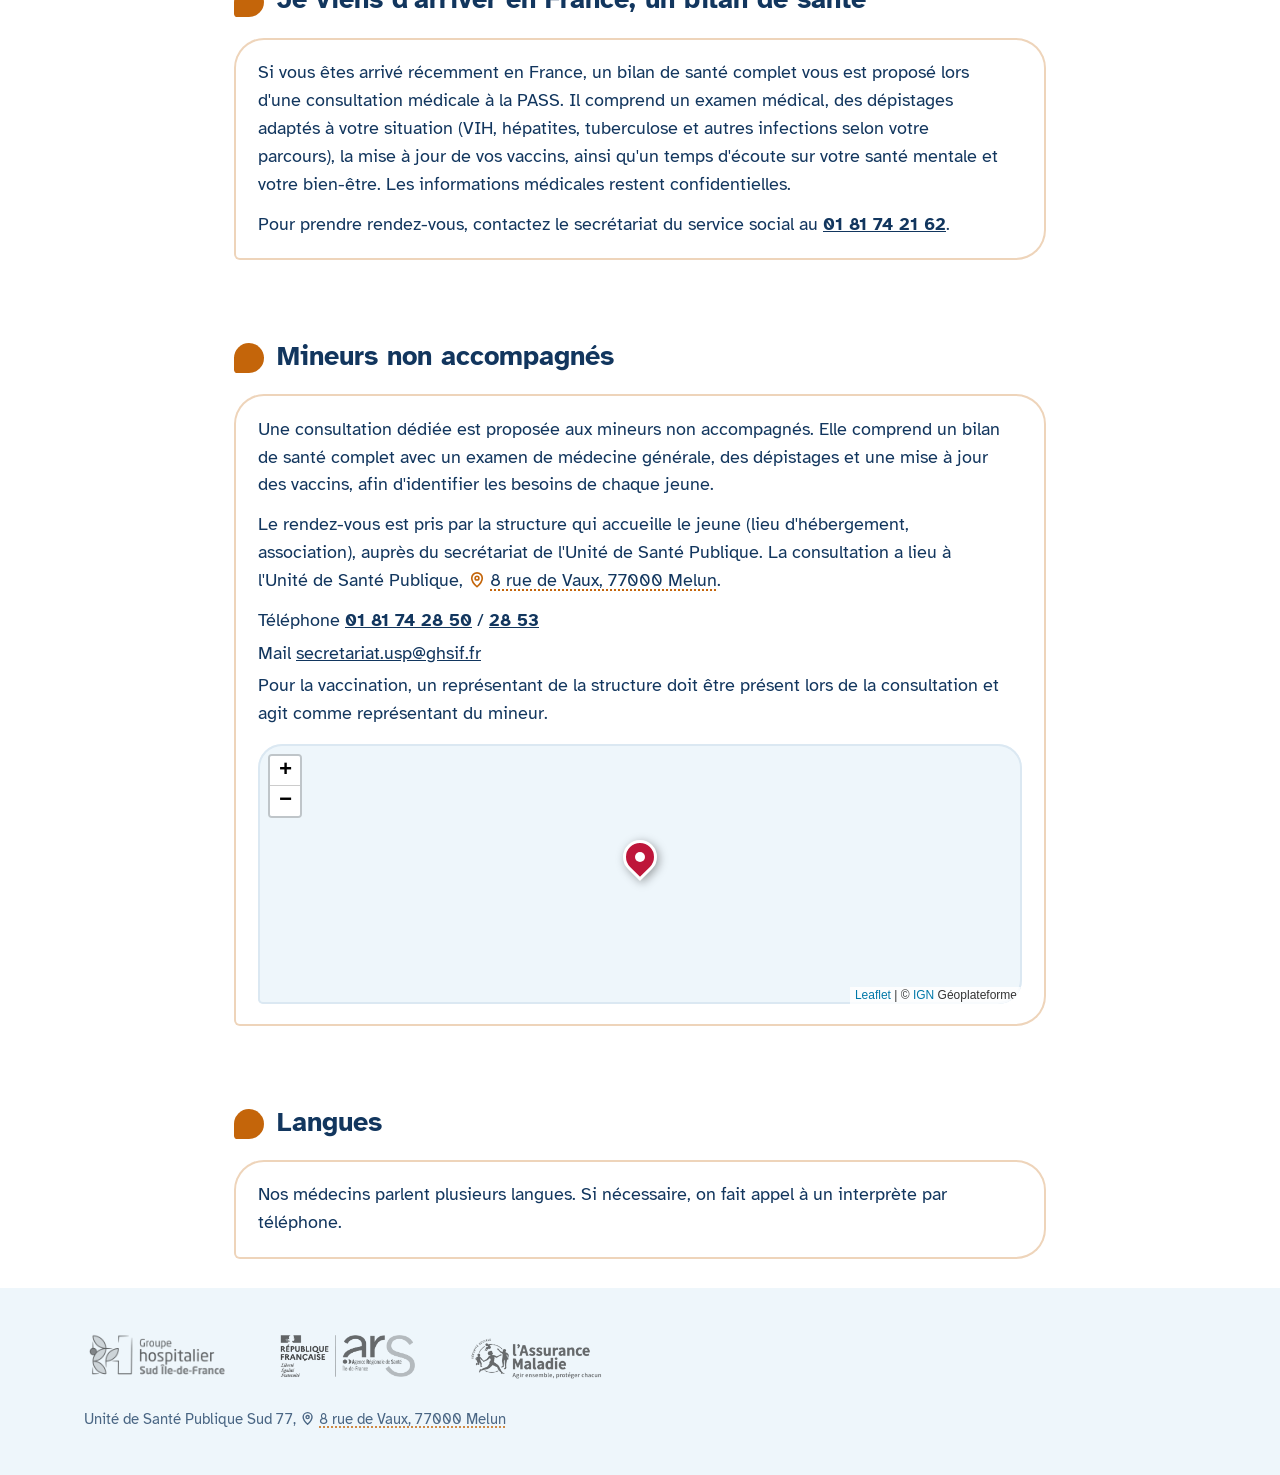
==== commit cb078ee4: "maj" ====
--- a/acces-aux-soins.html
+++ b/acces-aux-soins.html
@@ -99,7 +99,7 @@
           <p>Consultations médicales sur rendez-vous le mardi et le vendredi, de 9h à 16h</p>
           <p>Depuis la gare de Melun, bus 3602 ou 3603, arrêt Santé Pôle</p>
           </div>
-      </div><div class="mini-carte" data-sites="pass" role="region" aria-label="Carte"></div><figure class="plan"><img class="plan-img" src="img/plans/plan-pass-fr.png" alt="Plan d'accès au service social PASS de l'hôpital de Melun" loading="lazy"><figcaption data-i18n="plan-leg">Plan d'accès au service social PASS, au rez-de-chaussée, face au laboratoire</figcaption><div class="plan-outils"><label class="plan-choix"><span data-i18n="planLangue">Langue du plan</span> <select class="plan-langue"><option value="fr" selected>Français</option><option value="en">English</option><option value="pt">Português</option><option value="ro">Română</option><option value="tr">Türkçe</option><option value="ar">العربية</option></select></label></div></figure><p class="plaquette-pass"><a class="bouton plan-pdf" href="pdf/pass/plaquette-pass-fr.pdf" download><svg viewBox="0 0 24 24" fill="none" stroke="currentColor" stroke-width="2.3" stroke-linecap="round" stroke-linejoin="round" aria-hidden="true"><path d="M12 4v11M7.5 10.5 12 15l4.5-4.5"/><path d="M5 19h14"/></svg><span data-i18n="planPdf">Télécharger la plaquette PASS</span></a></p></div>
+      </div><div class="mini-carte" data-sites="pass" role="region" aria-label="Carte"></div><figure class="plan"><img class="plan-img" src="img/plans/plan-pass-fr.png" alt="Plan d'accès au service social PASS de l'hôpital de Melun" loading="lazy"><figcaption data-i18n="plan-leg">Plan d'accès au service social PASS, au rez-de-chaussée, face au laboratoire</figcaption><div class="plan-outils"><label class="plan-choix"><span data-i18n="planLangue">Langue du plan</span> <select class="plan-langue"><option value="fr" selected>Français</option><option value="en">English</option><option value="pt">Português</option><option value="ro">Română</option><option value="tr">Türkçe</option><option value="ar">العربية</option></select></label></div></figure><p class="plaquette-pass"><a class="bouton plan-pdf" href="pdf/pass/plaquette-pass-fr.pdf" target="_blank" rel="noopener"><svg viewBox="0 0 24 24" fill="none" stroke="currentColor" stroke-width="2.2" stroke-linecap="round" stroke-linejoin="round" aria-hidden="true"><path d="M14 3H7a2 2 0 0 0-2 2v14a2 2 0 0 0 2 2h10a2 2 0 0 0 2-2V8z"/><path d="M14 3v5h5"/><path d="M9 13h6M9 17h4"/></svg><span data-i18n="planPdf">Plaquette PASS</span></a></p></div>
     </div>
   </section>
 
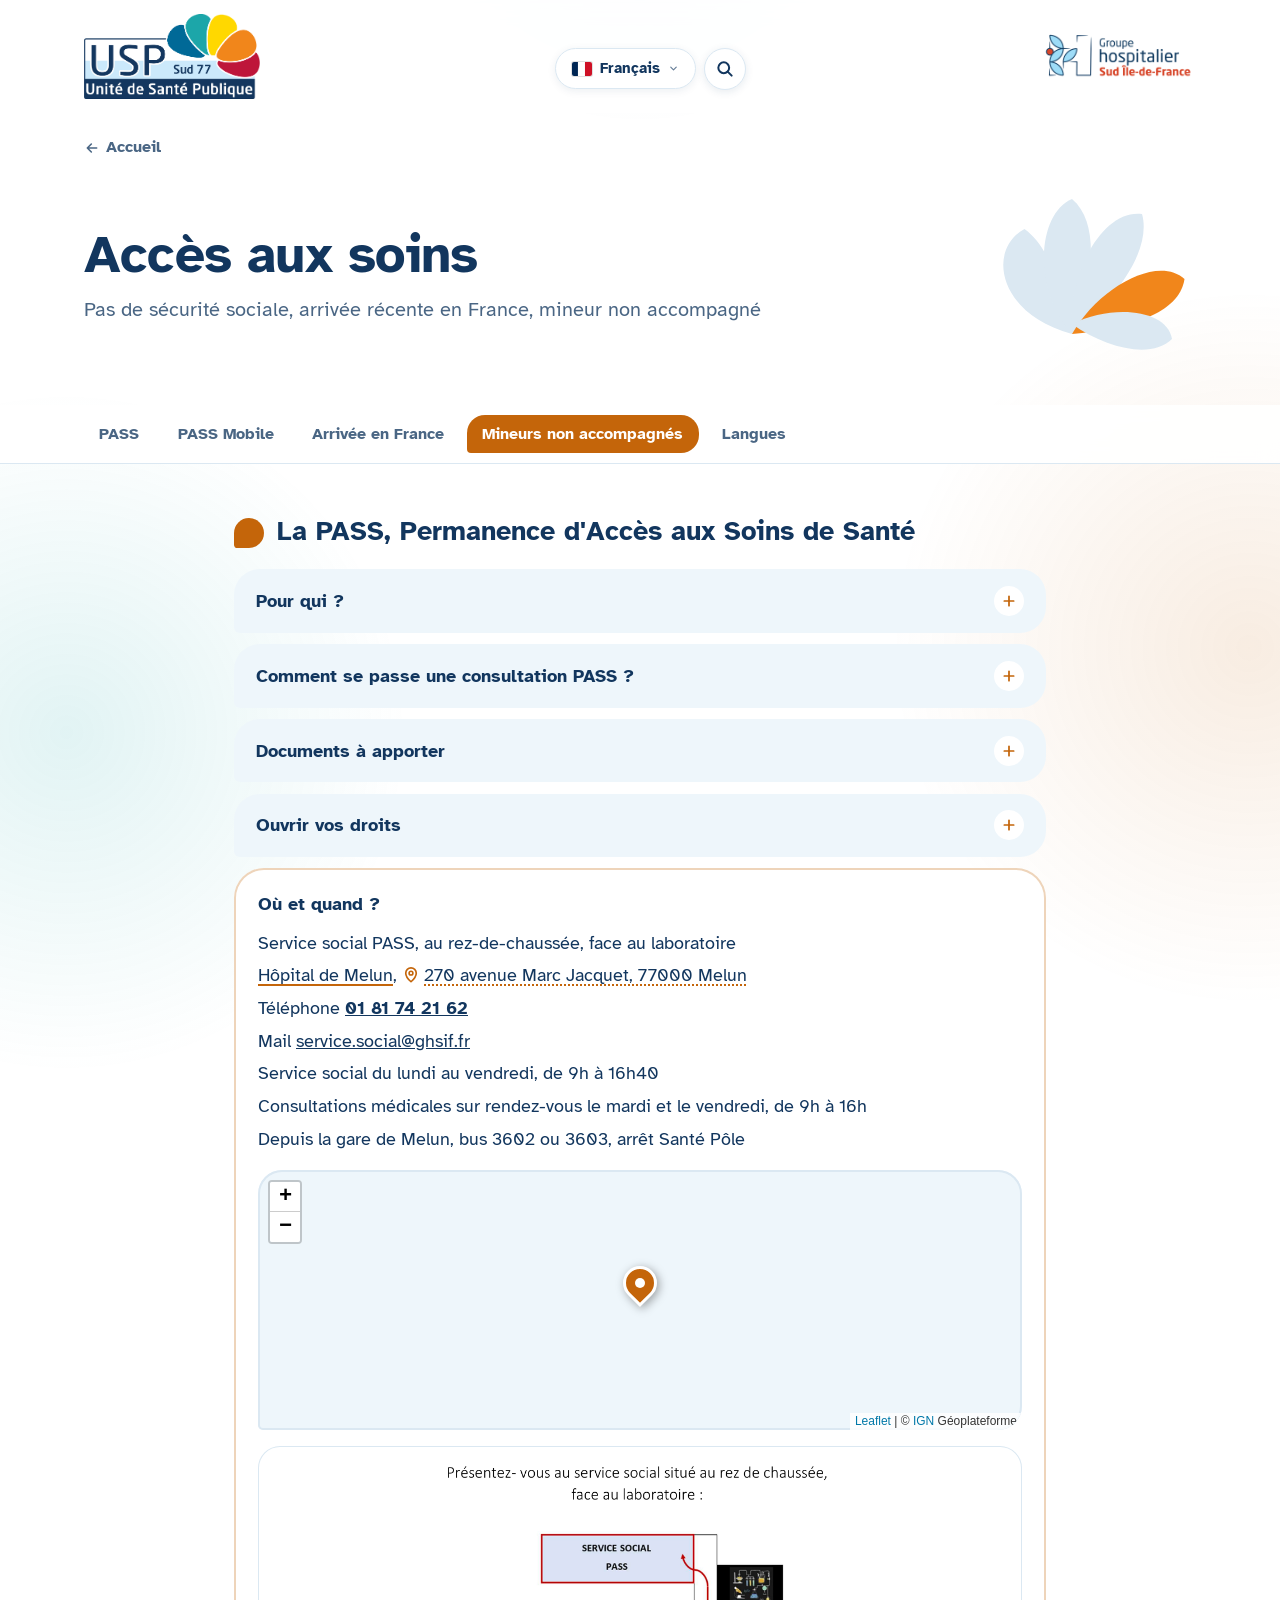
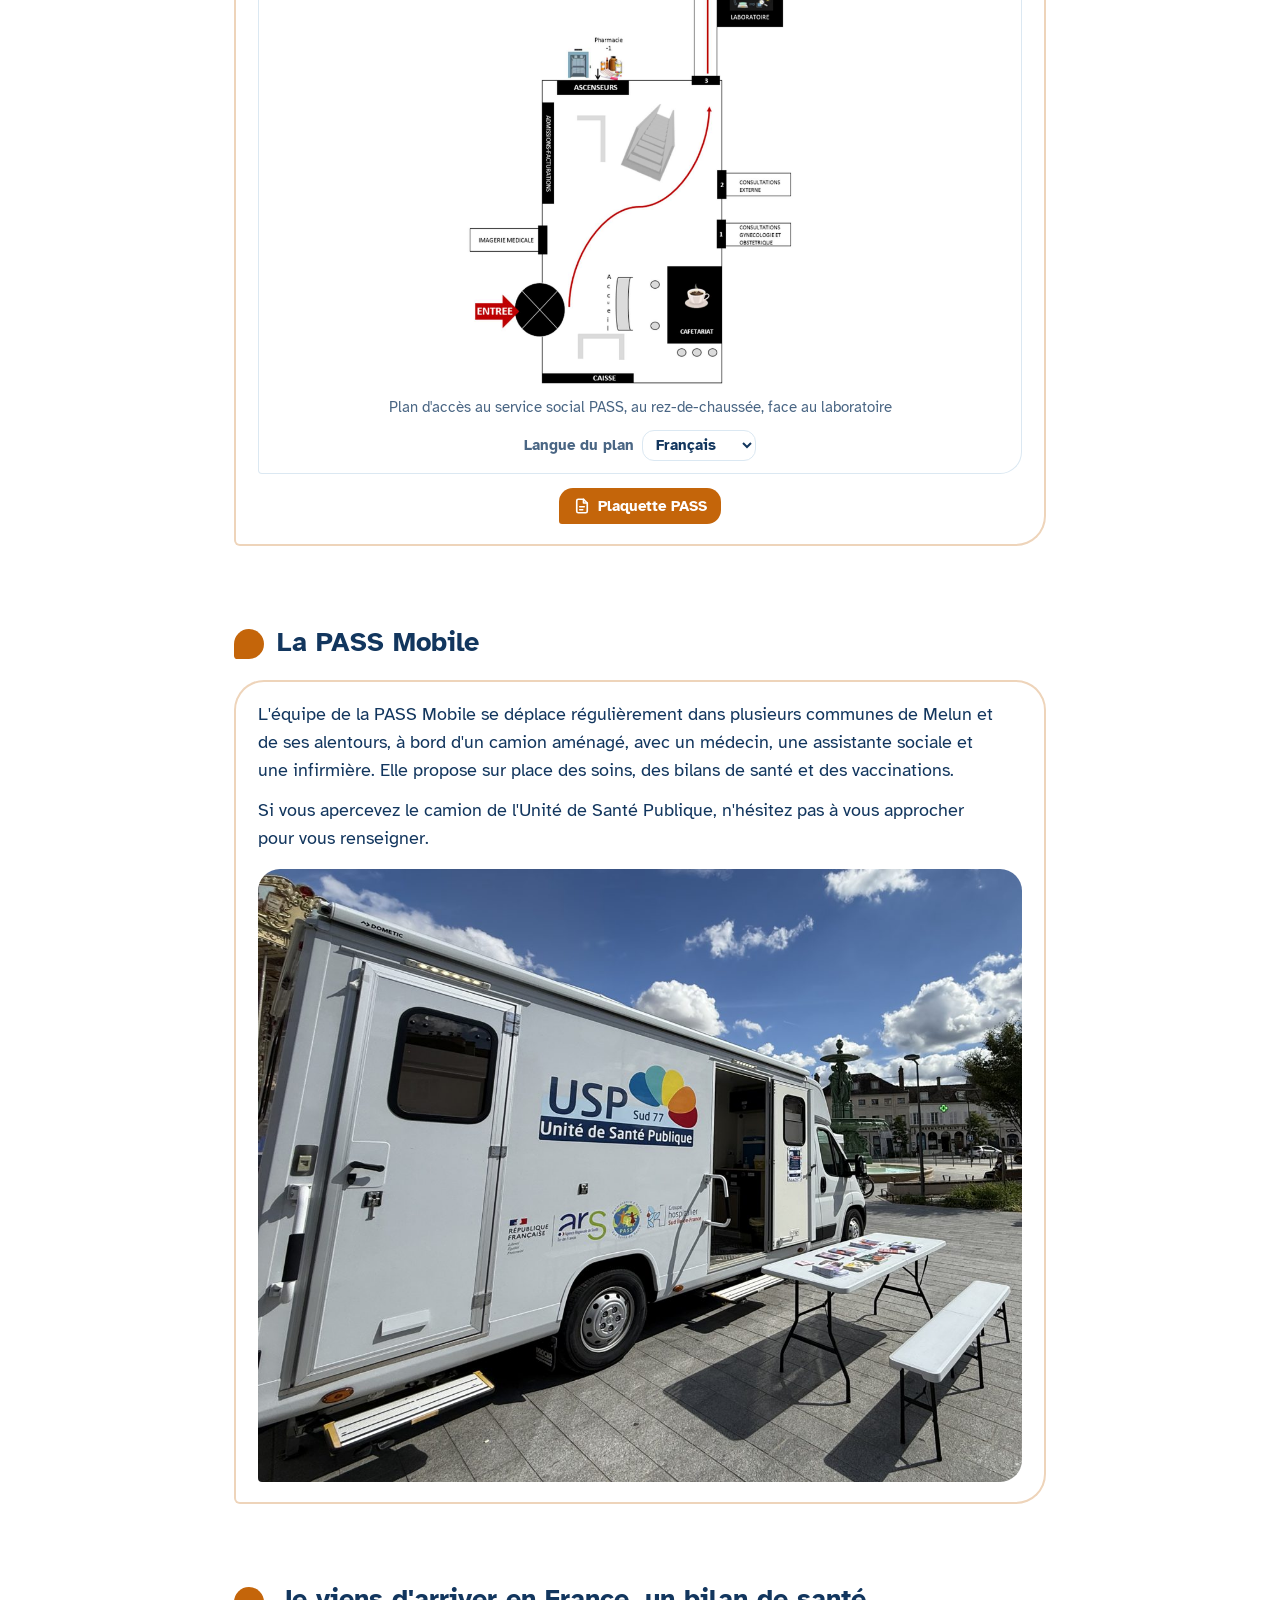
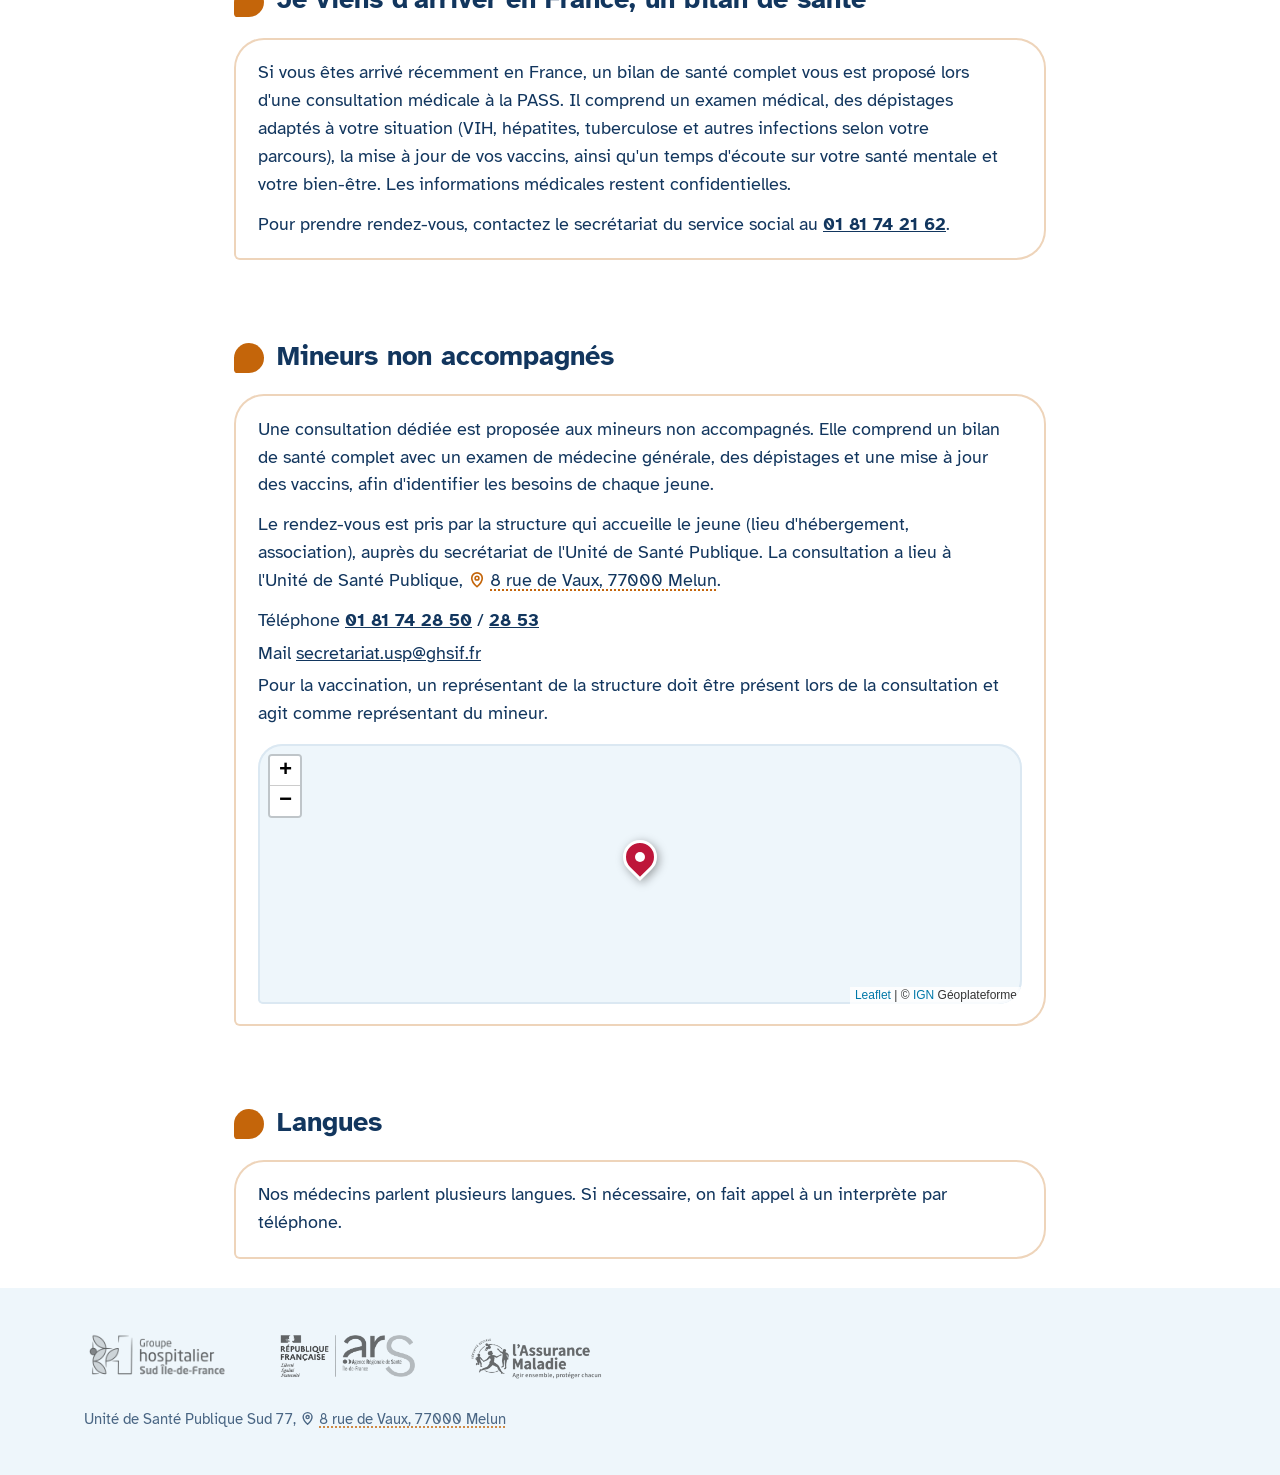
==== commit 063d5c53: "maj" ====
--- a/acces-aux-soins.html
+++ b/acces-aux-soins.html
@@ -8,7 +8,11 @@
     <link rel="preconnect" href="https://fonts.googleapis.com">
     <link rel="preconnect" href="https://fonts.gstatic.com" crossorigin>
     <link href="https://fonts.googleapis.com/css2?family=Atkinson+Hyperlegible:wght@400;700&display=swap" rel="stylesheet">
-    <link rel="stylesheet" href="css/usp.css">
+    <link rel="icon" href="favicon.ico" sizes="any">
+<link rel="icon" href="img/favicon.svg" type="image/svg+xml">
+<link rel="apple-touch-icon" href="img/apple-touch-icon.png">
+<meta name="theme-color" content="#12365e">
+<link rel="stylesheet" href="css/usp.css">
     </head>
     <body class="page-acces">
 
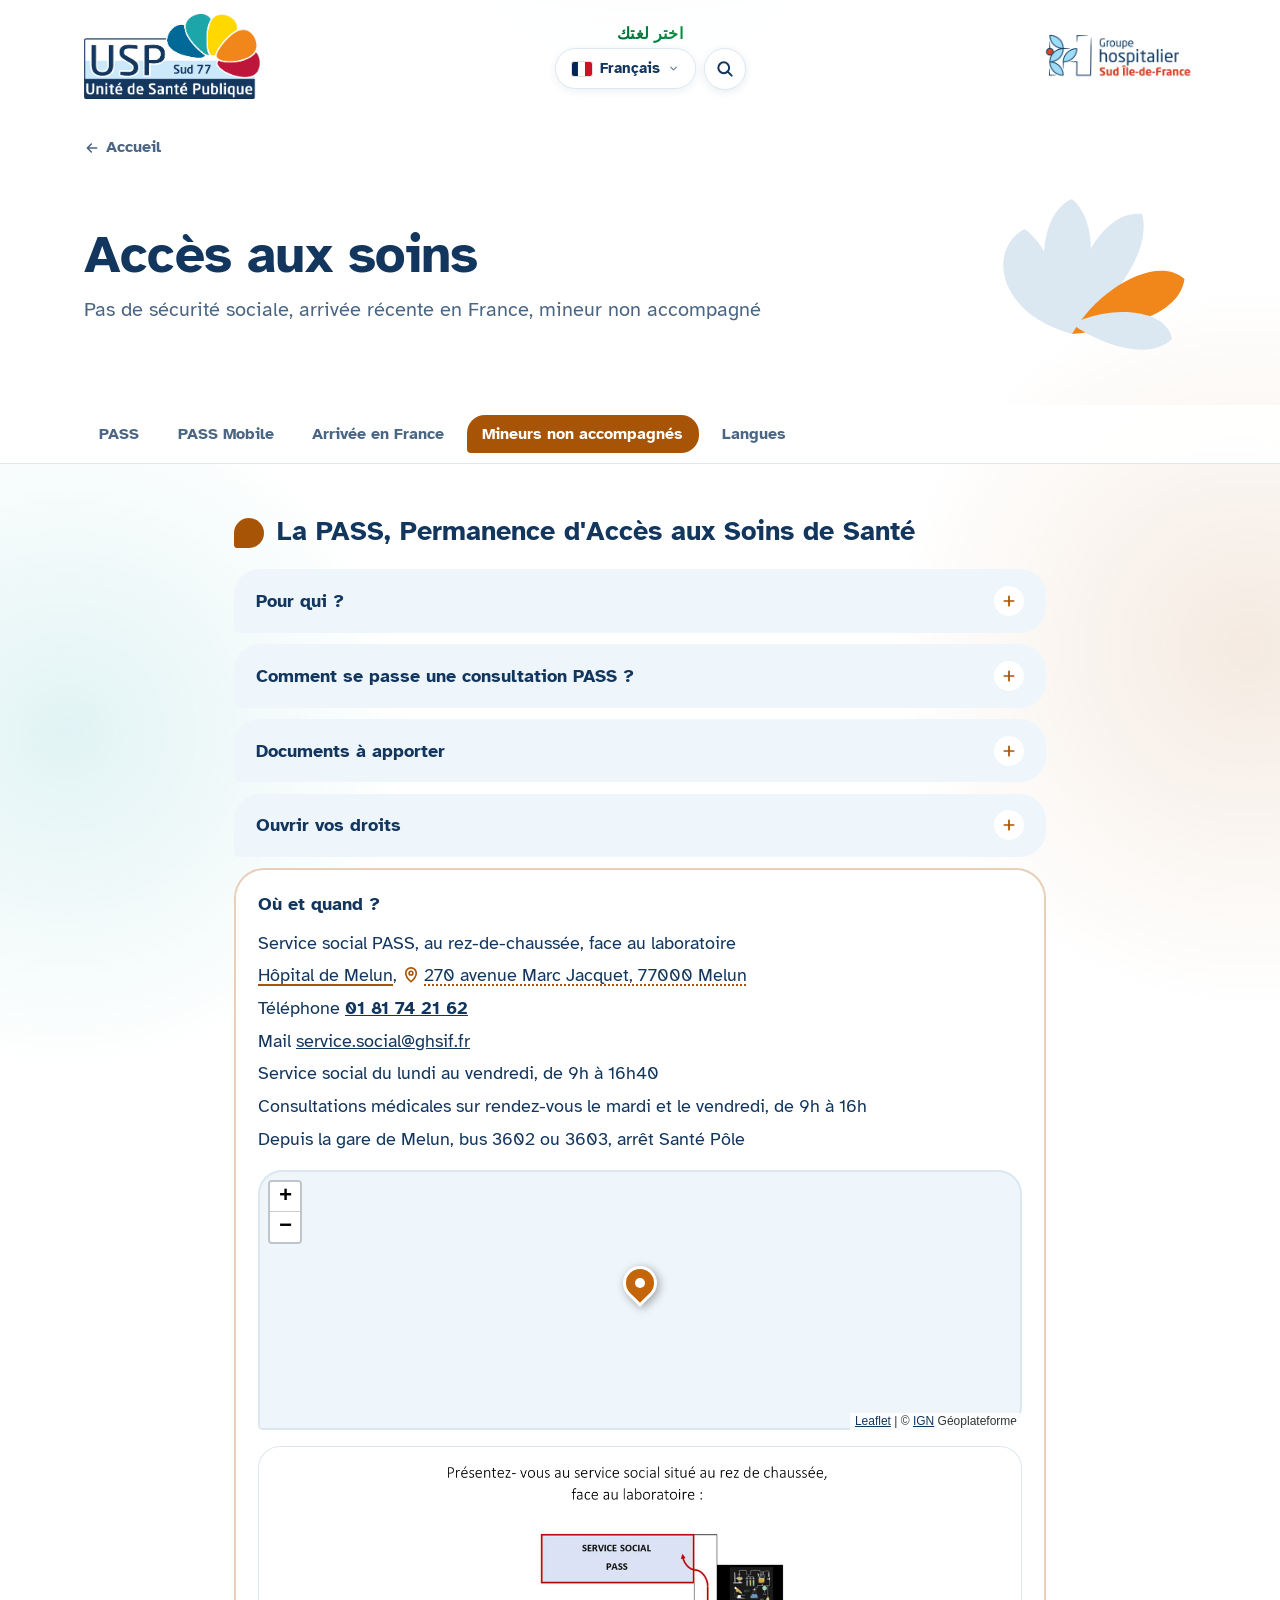
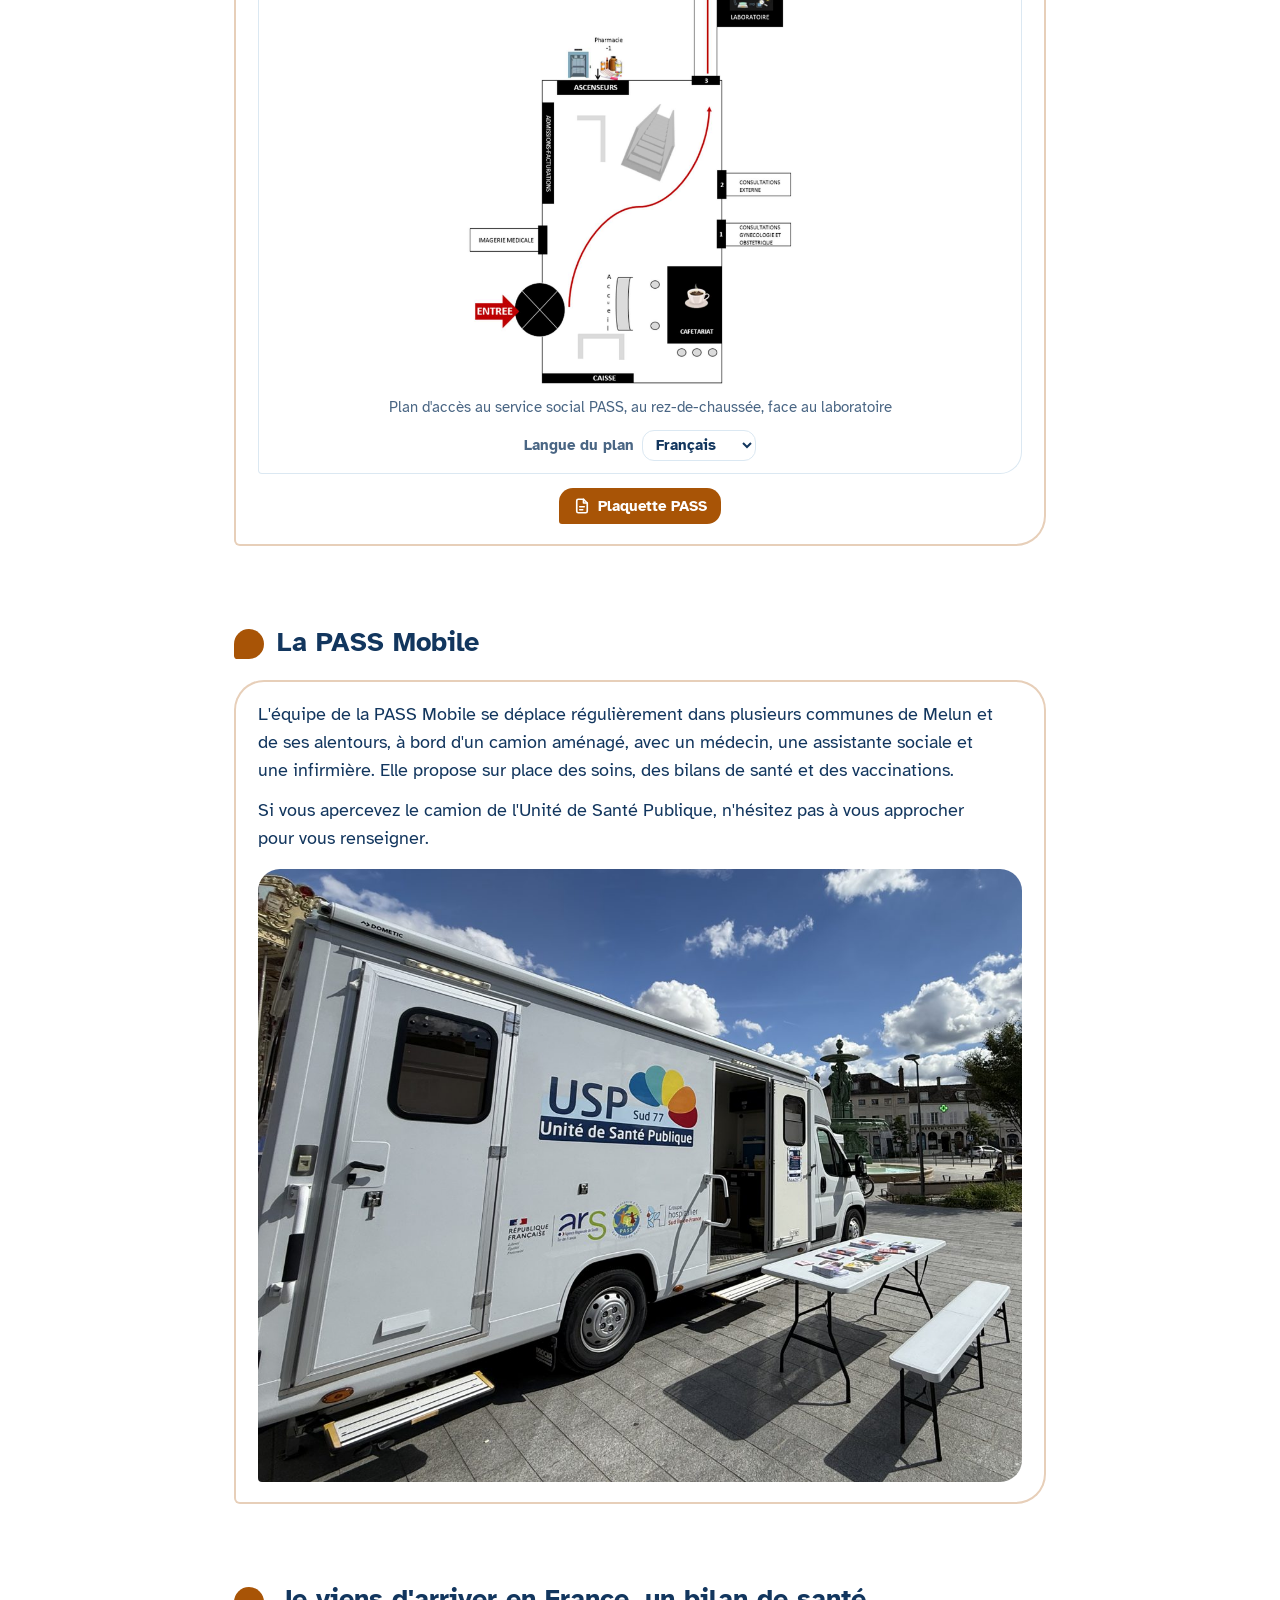
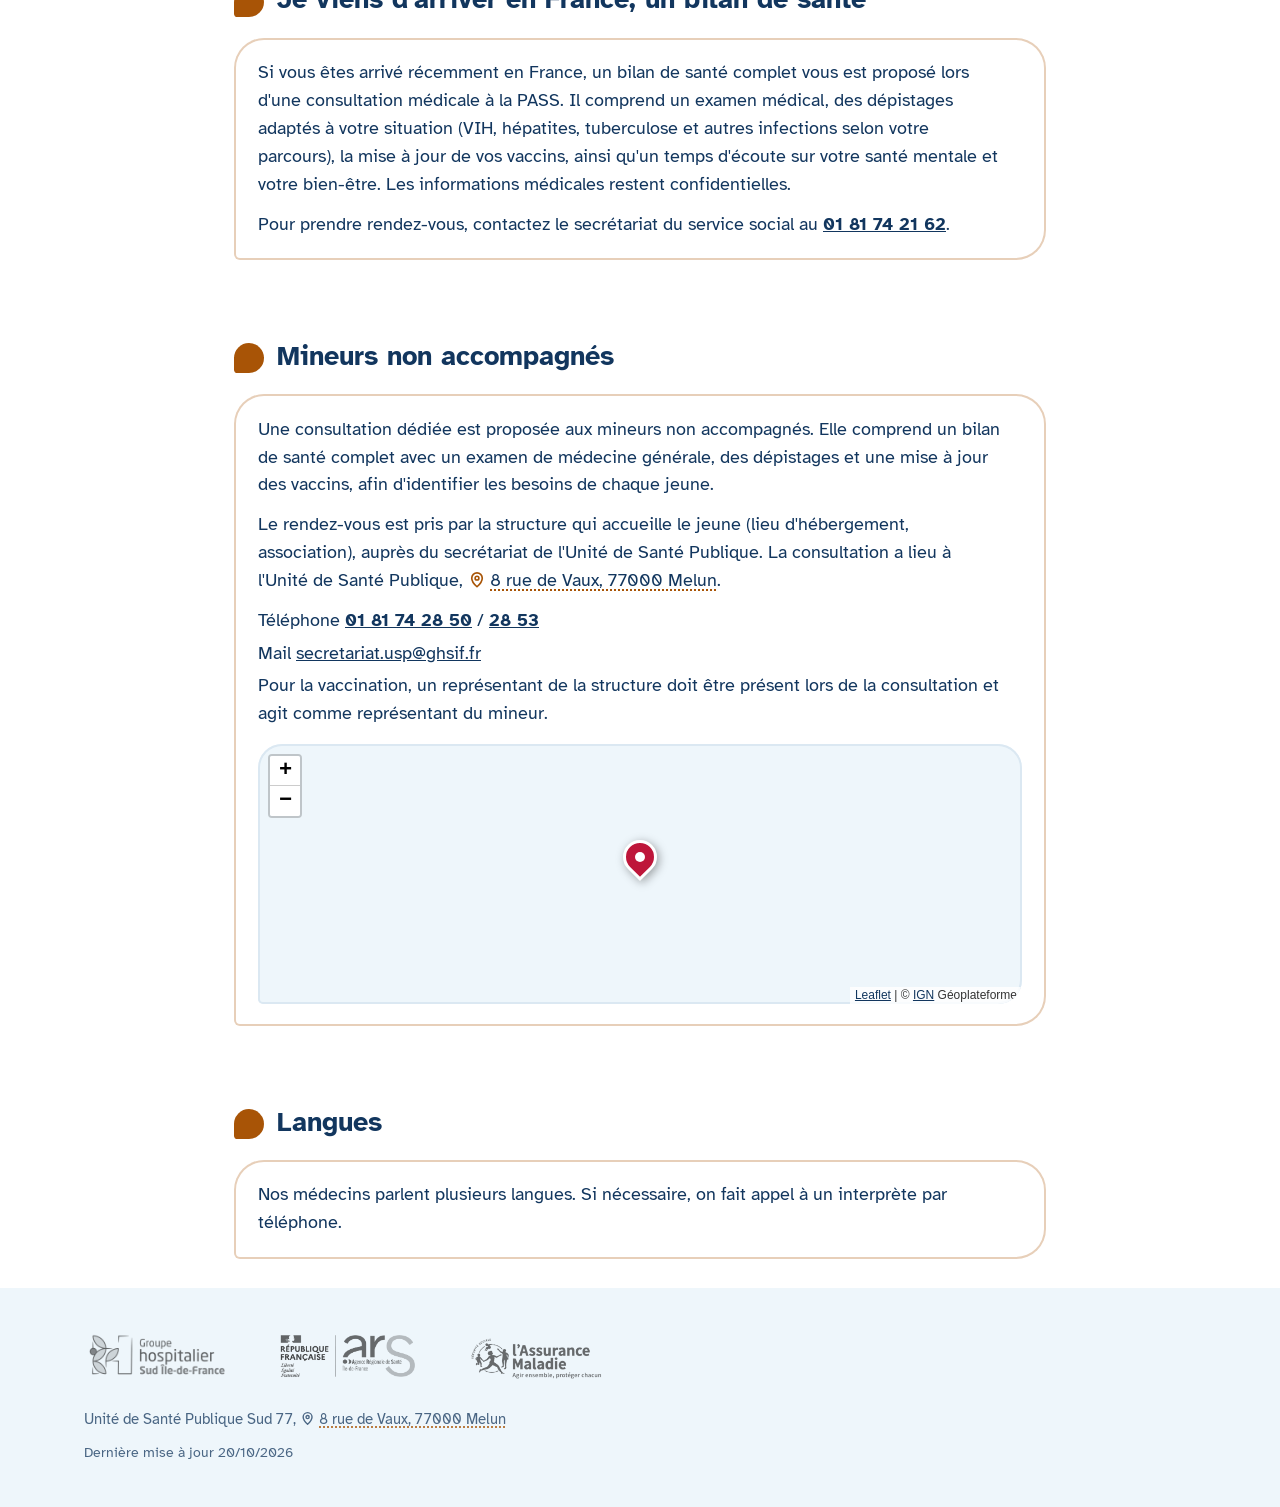
==== commit e2409040: "maj" ====
--- a/acces-aux-soins.html
+++ b/acces-aux-soins.html
@@ -5,10 +5,13 @@
     <meta name="viewport" content="width=device-width, initial-scale=1, viewport-fit=cover">
     <title>Accès aux soins | Unité de Santé Publique Sud 77</title>
     <meta name="description" content="PASS, bilan de santé des personnes arrivées récemment en France et consultation des mineurs non accompagnés à Melun.">
-    <link rel="preconnect" href="https://fonts.googleapis.com">
-    <link rel="preconnect" href="https://fonts.gstatic.com" crossorigin>
-    <link href="https://fonts.googleapis.com/css2?family=Atkinson+Hyperlegible:wght@400;700&display=swap" rel="stylesheet">
-    <link rel="icon" href="favicon.ico" sizes="any">
+    <meta property="og:type" content="website">
+<meta property="og:site_name" content="Unité de Santé Publique Sud 77">
+<meta property="og:title" content="Accès aux soins | Unité de Santé Publique Sud 77">
+<meta property="og:description" content="PASS, bilan de santé des personnes arrivées récemment en France et consultation des mineurs non accompagnés à Melun.">
+<meta property="og:locale" content="fr_FR">
+<meta name="twitter:card" content="summary">
+<link rel="icon" href="favicon.ico" sizes="any">
 <link rel="icon" href="img/favicon.svg" type="image/svg+xml">
 <link rel="apple-touch-icon" href="img/apple-touch-icon.png">
 <meta name="theme-color" content="#12365e">
@@ -159,15 +162,16 @@
     <footer class="pied">
       <div class="wrap">
         <div class="logos">
-          <a class="logo-lien" href="https://www.ghsif.fr/" target="_blank" rel="noopener"><img src="img/ghsif.png" alt="Groupe Hospitalier Sud Île-de-France"></a>
-          <img src="img/ars.png" alt="Agence Régionale de Santé Île-de-France">
-          <img src="img/assurance-maladie.png" alt="L'Assurance Maladie">
+          <a class="logo-lien" href="https://www.ghsif.fr/" target="_blank" rel="noopener"><img loading="lazy" src="img/ghsif.png" alt="Groupe Hospitalier Sud Île-de-France"></a>
+          <img loading="lazy" src="img/ars.png" alt="Agence Régionale de Santé Île-de-France">
+          <img loading="lazy" src="img/assurance-maladie.png" alt="L'Assurance Maladie">
         </div>
         <p class="mention">Unité de Santé Publique Sud 77, <a class="adresse-lien" href="https://www.google.com/maps/search/?api=1&query=Unit%C3%A9%20de%20Sant%C3%A9%20Publique%2C%208%20rue%20de%20Vaux%2C%2077000%20Melun" target="_blank" rel="noopener"><svg viewBox="0 0 24 24" fill="none" stroke="currentColor" stroke-width="2.2" stroke-linecap="round" stroke-linejoin="round" aria-hidden="true"><path d="M12 21s-7-6.2-7-11.5A7 7 0 0 1 19 9.5C19 14.8 12 21 12 21z"/><circle cx="12" cy="9.5" r="2.5"/></svg><span>8 rue de Vaux, 77000 Melun</span></a></p>
+        <p class="pied-liens"><span><span data-i18n-ui="maj">Dernière mise à jour</span> <bdi dir="ltr"><time datetime="2026-10-20">20/10/2026</time></bdi></span></p>
       </div>
     </footer>
 
-    <script src="js/i18n/acces-aux-soins.js"></script><script src="js/langues.js"></script><script src="js/usp.js"></script>
+    <script src="js/i18n/acces-aux-soins.js"></script><script src="js/actualites.js"></script><script src="js/langues.js"></script><script src="js/usp.js"></script>
 <script src="js/recherche.js"></script>
 <script src="js/leaflet.js"></script>
 <script src="js/carte.js"></script>
--- a/css/usp.css
+++ b/css/usp.css
@@ -1,3 +1,42 @@
+/* Police Atkinson Hyperlegible, hébergée avec le site (licence SIL OFL) */
+/* atkinson-hyperlegible-latin-ext-400-normal */
+@font-face {
+  font-family: 'Atkinson Hyperlegible';
+  font-style: normal;
+  font-display: swap;
+  font-weight: 400;
+  src: url(../fonts/atkinson-hyperlegible-latin-ext-400-normal.woff2) format('woff2');
+  unicode-range: U+0100-02BA,U+02BD-02C5,U+02C7-02CC,U+02CE-02D7,U+02DD-02FF,U+0304,U+0308,U+0329,U+1D00-1DBF,U+1E00-1E9F,U+1EF2-1EFF,U+2020,U+20A0-20AB,U+20AD-20C0,U+2113,U+2C60-2C7F,U+A720-A7FF;
+}
+
+/* atkinson-hyperlegible-latin-400-normal */
+@font-face {
+  font-family: 'Atkinson Hyperlegible';
+  font-style: normal;
+  font-display: swap;
+  font-weight: 400;
+  src: url(../fonts/atkinson-hyperlegible-latin-400-normal.woff2) format('woff2');
+  unicode-range: U+0000-00FF,U+0131,U+0152-0153,U+02BB-02BC,U+02C6,U+02DA,U+02DC,U+0304,U+0308,U+0329,U+2000-206F,U+20AC,U+2122,U+2191,U+2193,U+2212,U+2215,U+FEFF,U+FFFD;
+}
+/* atkinson-hyperlegible-latin-ext-700-normal */
+@font-face {
+  font-family: 'Atkinson Hyperlegible';
+  font-style: normal;
+  font-display: swap;
+  font-weight: 700;
+  src: url(../fonts/atkinson-hyperlegible-latin-ext-700-normal.woff2) format('woff2');
+  unicode-range: U+0100-02BA,U+02BD-02C5,U+02C7-02CC,U+02CE-02D7,U+02DD-02FF,U+0304,U+0308,U+0329,U+1D00-1DBF,U+1E00-1E9F,U+1EF2-1EFF,U+2020,U+20A0-20AB,U+20AD-20C0,U+2113,U+2C60-2C7F,U+A720-A7FF;
+}
+
+/* atkinson-hyperlegible-latin-700-normal */
+@font-face {
+  font-family: 'Atkinson Hyperlegible';
+  font-style: normal;
+  font-display: swap;
+  font-weight: 700;
+  src: url(../fonts/atkinson-hyperlegible-latin-700-normal.woff2) format('woff2');
+  unicode-range: U+0000-00FF,U+0131,U+0152-0153,U+02BB-02BC,U+02C6,U+02DA,U+02DC,U+0304,U+0308,U+0329,U+2000-206F,U+20AC,U+2122,U+2191,U+2193,U+2212,U+2215,U+FEFF,U+FFFD;
+}
 
 :root{
   --navy:#12365e;--bleu:#006997;--canard:#1ca6a9;--jaune:#ffd800;--orange:#f1861b;--rouge:#be163a;
@@ -66,7 +105,7 @@
 .porte:hover,.porte:focus-visible{transform:translateY(-6px);background:#fff;box-shadow:0 18px 40px -18px color-mix(in srgb,var(--c) 55%,transparent),0 0 0 2px var(--c) inset}
 .porte:hover .petale,.porte:focus-visible .petale{transform:rotate(-12deg) scale(1.06);border-radius:50% 50% 10% 50%}
 .porte:hover .aller svg,.porte:focus-visible .aller svg{transform:translateX(5px)}
-.porte.depistage{--c:var(--rouge)}.porte.vaccination{--c:#138a8d}.porte.tuberculose{--c:var(--bleu)}.porte.acces{--c:#c4650a}
+.porte.depistage{--c:var(--rouge)}.porte.vaccination{--c:#0e7376}.porte.tuberculose{--c:var(--bleu)}.porte.acces{--c:#a85406}
 
 /* Apparition au défilement */
 .apparait{opacity:0;transform:translateY(22px);transition:opacity .7s var(--ease),transform .7s var(--ease)}
@@ -110,9 +149,9 @@
 /* ===================== PAGES INTÉRIEURES ===================== */
 body{--c:var(--bleu)}
 body.page-depistage{--c:var(--rouge)}
-body.page-vaccination{--c:#138a8d}
+body.page-vaccination{--c:#0e7376}
 body.page-tuberculose{--c:var(--bleu)}
-body.page-acces{--c:#c4650a}
+body.page-acces{--c:#a85406}
 body.page-pratique{--c:var(--navy)}
 
 .fil{padding:1.4rem 0 0;font-size:.98rem}
@@ -1005,7 +1044,7 @@
 .plaquette-pass{margin:.9rem 0 0 !important;text-align:center;max-width:none !important}
 .plaquette-pass .bouton{margin-top:0;background:var(--c);animation:none;display:inline-flex;align-items:center;gap:.45rem}
 .plaquette-pass .bouton svg{width:18px;height:18px}
-.lieu .plaquette-pass .bouton{background:#c4650a}
+.lieu .plaquette-pass .bouton{background:#a85406}
 .popup-lieu .plaquette-pass{display:none}
 
 /* Petites cartes à côté des adresses */
@@ -1071,7 +1110,7 @@
 .num b{font-size:1.9rem;line-height:1;letter-spacing:-.01em}
 .num span{font-size:.88rem;font-weight:700;opacity:.92}
 .num:hover,.num:focus-visible{transform:translateY(-4px);box-shadow:0 14px 26px -14px var(--n)}
-.num.n-bleu{--n:#1f4e8c}.num.n-rouge{--n:#c8102e}.num.n-ciel{--n:#4b8fbf}.num.n-navy{--n:var(--navy)}
+.num.n-bleu{--n:#1f4e8c}.num.n-rouge{--n:#c8102e}.num.n-ciel{--n:#2f6f9f}.num.n-navy{--n:var(--navy)}
 .num.n-large{grid-column:1 / -1;flex-direction:row;align-items:center;gap:.9rem}
 .num-3919{display:flex;align-items:center;gap:1rem;margin-top:.8rem;padding:.9rem 1.1rem;border-radius:18px 18px 18px 4px;background:#e1000f;color:#fff;text-decoration:none;
   transition:transform .35s cubic-bezier(.2,.9,.25,1.2),box-shadow .35s ease}
@@ -1171,3 +1210,61 @@
   h1 .w{opacity:1;transform:none}
   .porte.apparait.vu{transform:none}
 }
+
+/* Pied de page : mentions légales et date de mise à jour */
+.pied .pied-liens{margin:.6rem 0 0;font-size:.9rem;color:var(--doux);display:flex;flex-wrap:wrap;align-items:center;gap:.3rem .6rem}
+.pied .pied-liens a{color:var(--navy);font-weight:700}
+.pied .pied-liens .sep{opacity:.5}
+
+/* Accessibilité : attributions des cartes plus lisibles */
+.leaflet-control-attribution a{color:var(--navy);text-decoration:underline}
+
+/* ===== Lien d'évitement, retour en haut, bandeau d'annonces ===== */
+.evitement{position:absolute;left:1rem;top:-100px;z-index:300;background:var(--navy);color:#fff;font-weight:700;padding:.7rem 1.1rem;border-radius:0 0 14px 14px;text-decoration:none;transition:top .2s ease}
+.evitement:focus{top:0}
+.haut{position:fixed;right:1rem;bottom:calc(1rem + env(safe-area-inset-bottom,0px));z-index:45;width:48px;height:48px;border-radius:50%;border:0;background:var(--navy);color:#fff;display:grid;place-items:center;cursor:pointer;
+  box-shadow:0 10px 24px -10px rgba(18,54,94,.6);opacity:0;transform:translateY(16px) scale(.9);pointer-events:none;transition:opacity .3s ease,transform .35s var(--ease),background-color .25s ease}
+.haut svg{width:22px;height:22px}
+.haut.visible{opacity:1;transform:none;pointer-events:auto}
+.haut:hover{background:var(--bleu)}
+[dir="rtl"] .haut{right:auto;left:1rem}
+.annonce{background:#fff4d6;border-bottom:2px solid var(--jaune);color:var(--navy)}
+.annonce .wrap{display:flex;align-items:flex-start;gap:.7rem;padding-top:.8rem;padding-bottom:.8rem;font-weight:700}
+.annonce svg{flex:none;width:22px;height:22px;margin-top:.1em;color:#a85406}
+.annonce[hidden]{display:none}
+
+/* ===== Impression ===== */
+@media print{
+  @page{margin:1.5cm}
+  html,body{background:#fff !important;color:#000;font-size:11pt}
+  .halo,.progression,.langButtons,.outils-entete,.btn-recherche,.sousnav,.eventail,.mini-carte,.carte-usp,.carte-bloc,.suite,.haut,.evitement,.fil,.recherche-fond,.plan-outils,.leaflet-container{display:none !important}
+  .entete{position:static;box-shadow:none;background:#fff}
+  .entete.reduit .logo-usp,.entete .logo-usp{width:130px}
+  .entete.reduit .logo-ghsif,.entete .logo-ghsif{width:120px}
+  .apparait{opacity:1 !important;transform:none !important}
+  h1 .w{opacity:1 !important;transform:none !important;animation:none !important}
+  .acc{background:#fff !important;box-shadow:none !important;border:1px solid #bbb;break-inside:avoid}
+  .acc .corps{grid-template-rows:1fr !important}
+  .acc .signe{display:none}
+  .encart,.urgences,.lieu,.porte,.contact{box-shadow:none !important;border:1px solid #bbb;break-inside:avoid;background:#fff !important}
+  .bloc{padding-top:1rem}
+  .bloc h2{break-after:avoid}
+  .porte::before,.porte::after,.lieu::before,.lieu::after,.contact::before,.contact::after,.porte .marque{display:none}
+  .bouton,.num,.num-3919{background:#fff !important;color:#000 !important;border:1px solid #000;box-shadow:none !important;animation:none !important}
+  a{color:#000}
+  .pied{background:#fff;border-top:1px solid #bbb}
+  .pied .logos img{filter:none;opacity:1}
+  *{animation:none !important;transition:none !important}
+}
+
+/* ===== Actualités (accueil) ===== */
+.actus{padding:0 0 4rem}
+.actus h2{font-size:1.9rem;margin:0 0 1.4rem;text-align:center}
+.actus-liste{display:grid;grid-template-columns:repeat(auto-fit,minmax(260px,1fr));gap:1rem}
+.actu{position:relative;background:#fff;border-radius:30px 30px 30px 6px;padding:1.3rem 1.4rem;box-shadow:0 0 0 1px var(--trait) inset,0 18px 36px -28px rgba(18,54,94,.45)}
+.actu.epinglee{box-shadow:0 0 0 2px var(--jaune) inset,0 18px 36px -28px rgba(18,54,94,.45)}
+.actu time{display:block;font-size:.9rem;font-weight:700;color:var(--doux);margin:0 0 .3rem}
+.actu h3{margin:0 0 .4rem;font-size:1.2rem;line-height:1.25}
+.actu p{margin:0 0 .6rem;color:var(--texte)}
+.actu-lien{font-weight:700;color:var(--bleu)}
+@media print{.actus{display:none}}
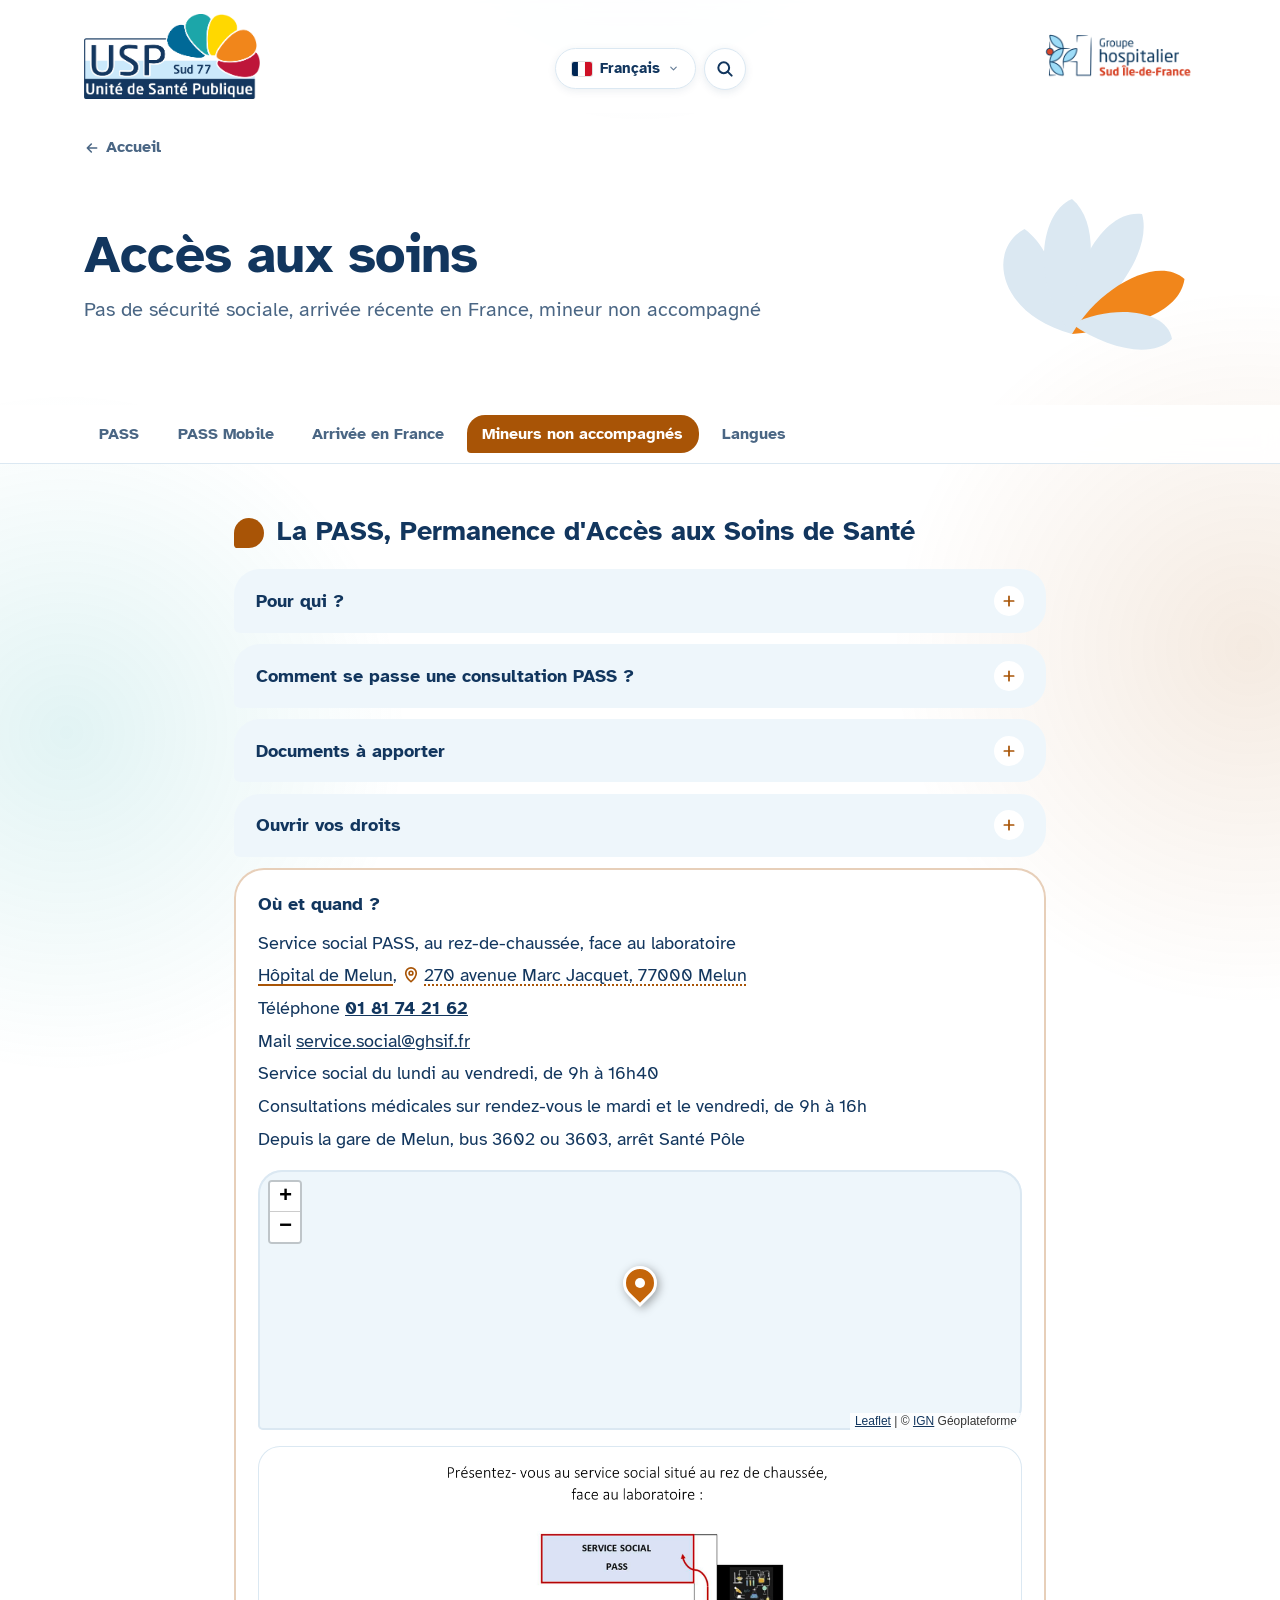
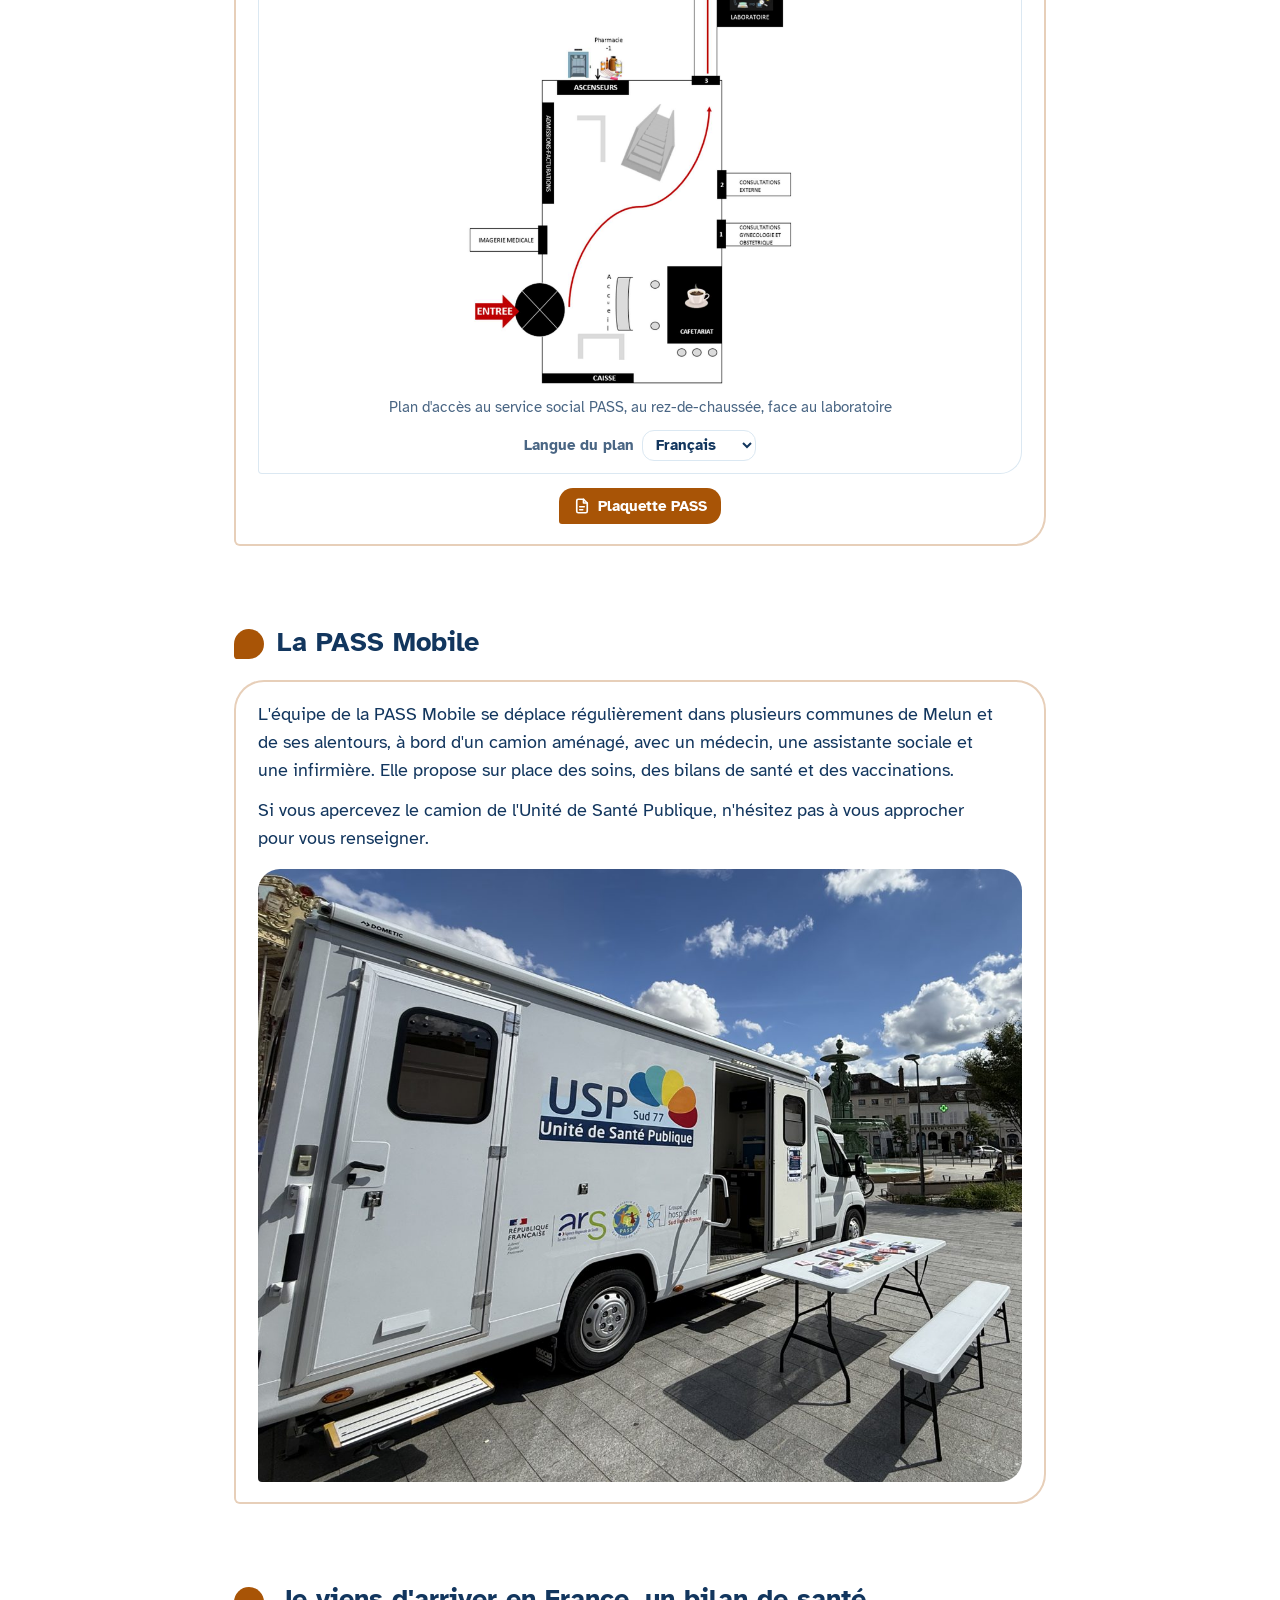
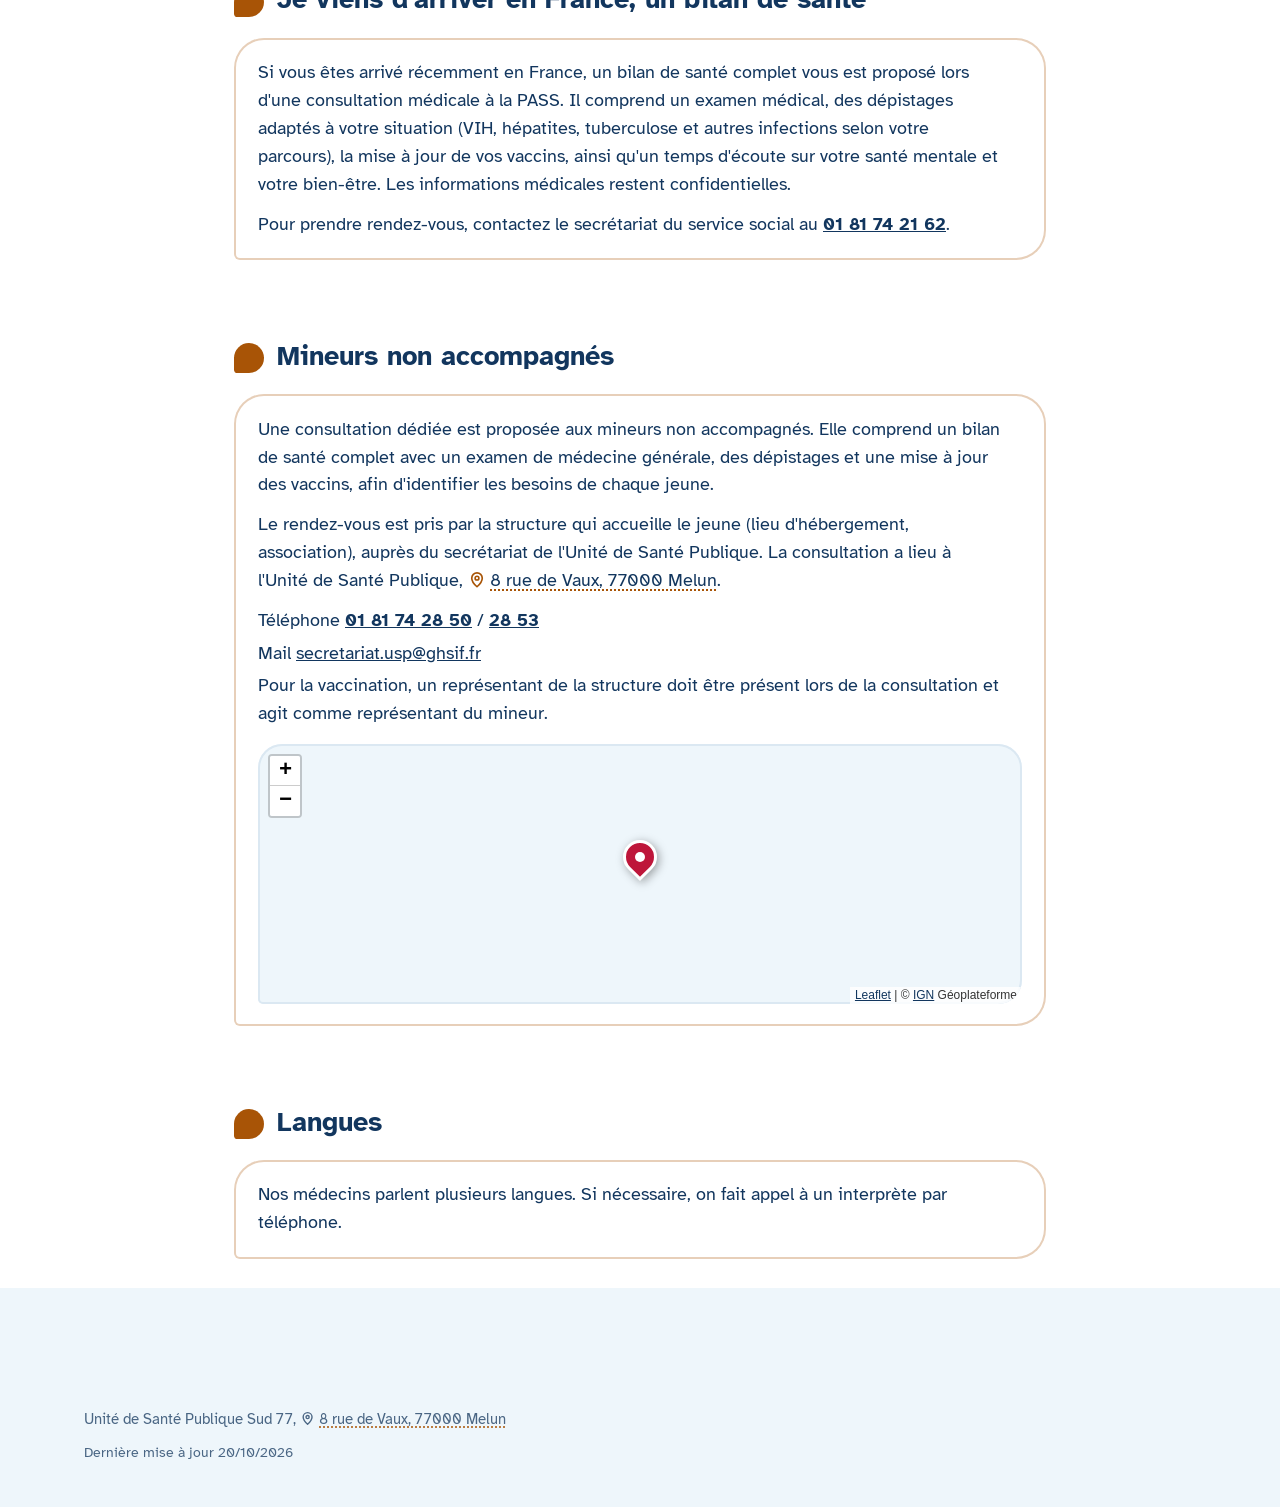
==== commit ddd7b191: "maj" ====
--- a/acces-aux-soins.html
+++ b/acces-aux-soins.html
@@ -15,7 +15,7 @@
 <link rel="icon" href="img/favicon.svg" type="image/svg+xml">
 <link rel="apple-touch-icon" href="img/apple-touch-icon.png">
 <meta name="theme-color" content="#12365e">
-<link rel="stylesheet" href="css/usp.css">
+<link rel="stylesheet" href="css/usp.css?v=20261020-2">
     </head>
     <body class="page-acces">
 
@@ -171,11 +171,11 @@
       </div>
     </footer>
 
-    <script src="js/i18n/acces-aux-soins.js"></script><script src="js/actualites.js"></script><script src="js/langues.js"></script><script src="js/usp.js"></script>
-<script src="js/recherche.js"></script>
-<script src="js/leaflet.js"></script>
-<script src="js/carte.js"></script>
-<script src="js/plan.js"></script>
+    <script src="js/i18n/acces-aux-soins.js?v=20261020-2"></script><script src="js/actualites.js?v=20261020-2"></script><script src="js/langues.js?v=20261020-2"></script><script src="js/usp.js?v=20261020-2"></script>
+<script src="js/recherche.js?v=20261020-2"></script>
+<script src="js/leaflet.js?v=20261020-2"></script>
+<script src="js/carte.js?v=20261020-2"></script>
+<script src="js/plan.js?v=20261020-2"></script>
     </body>
     </html>
     
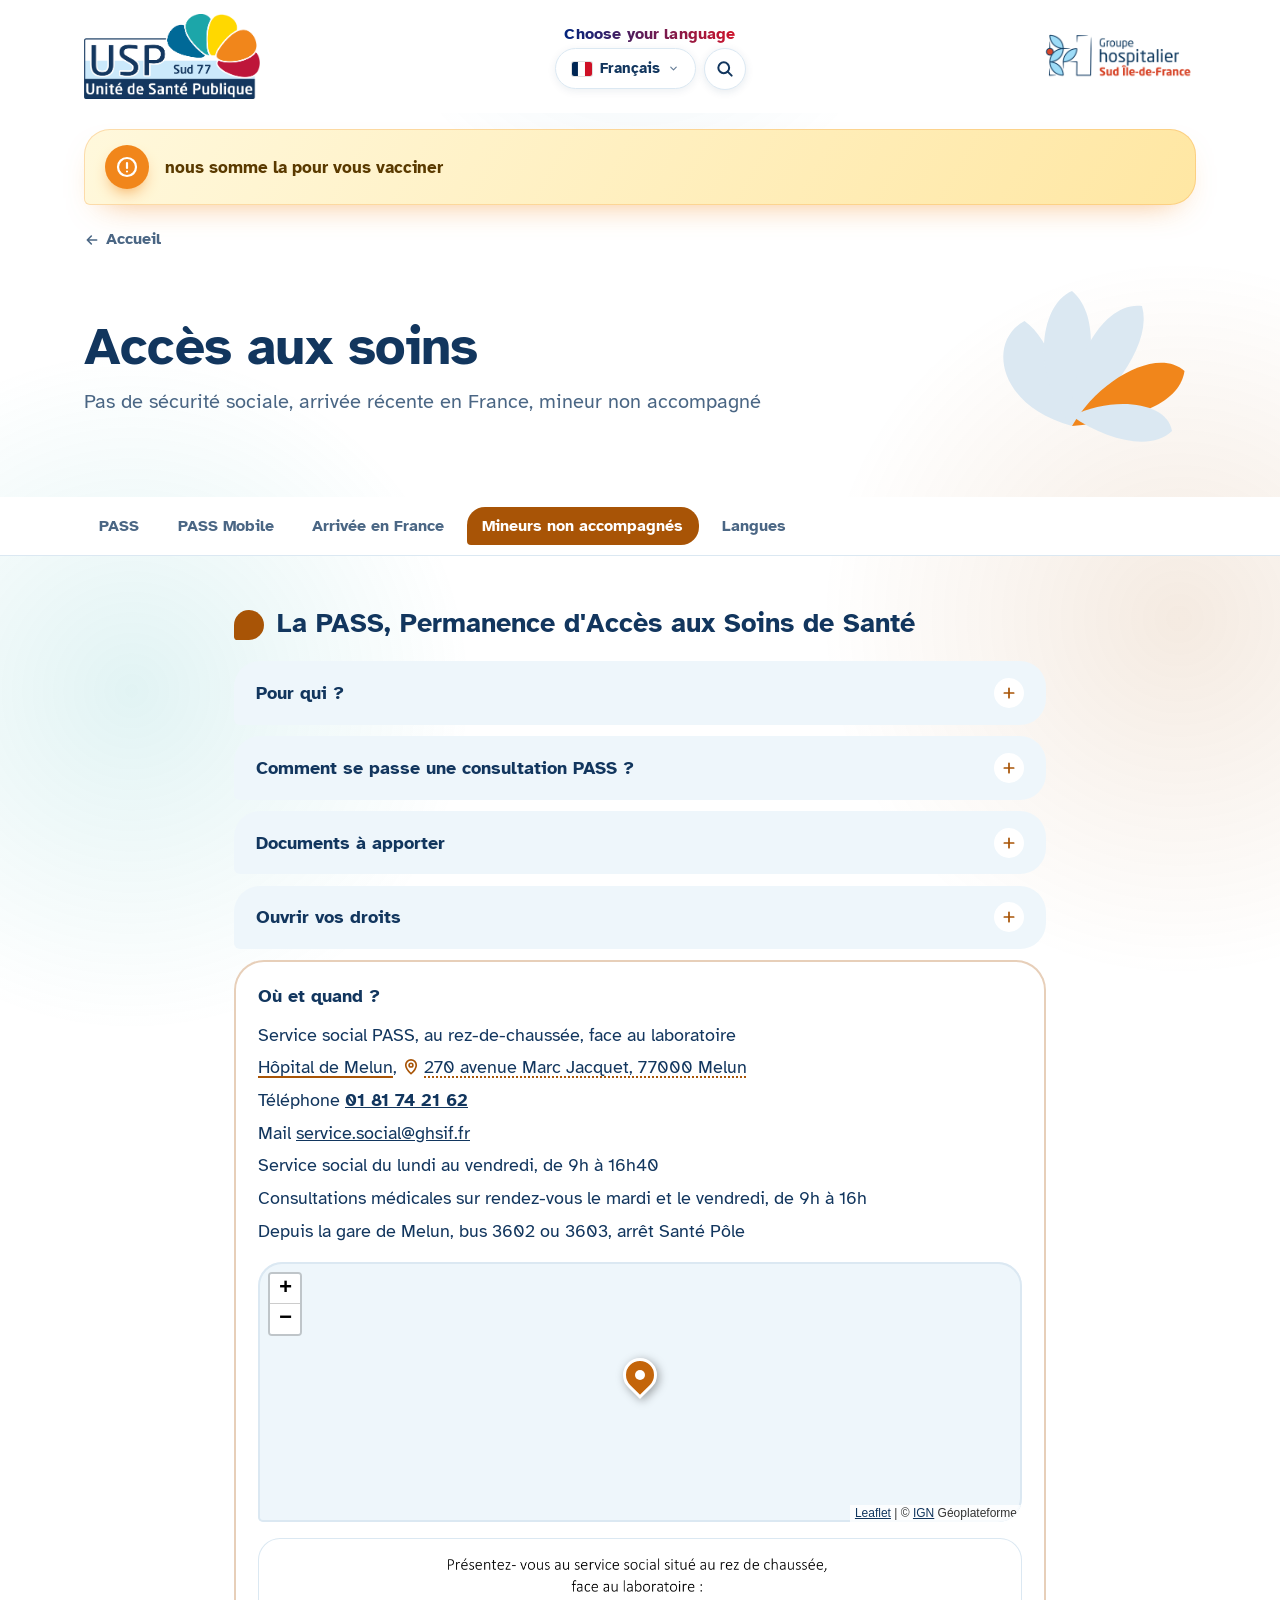
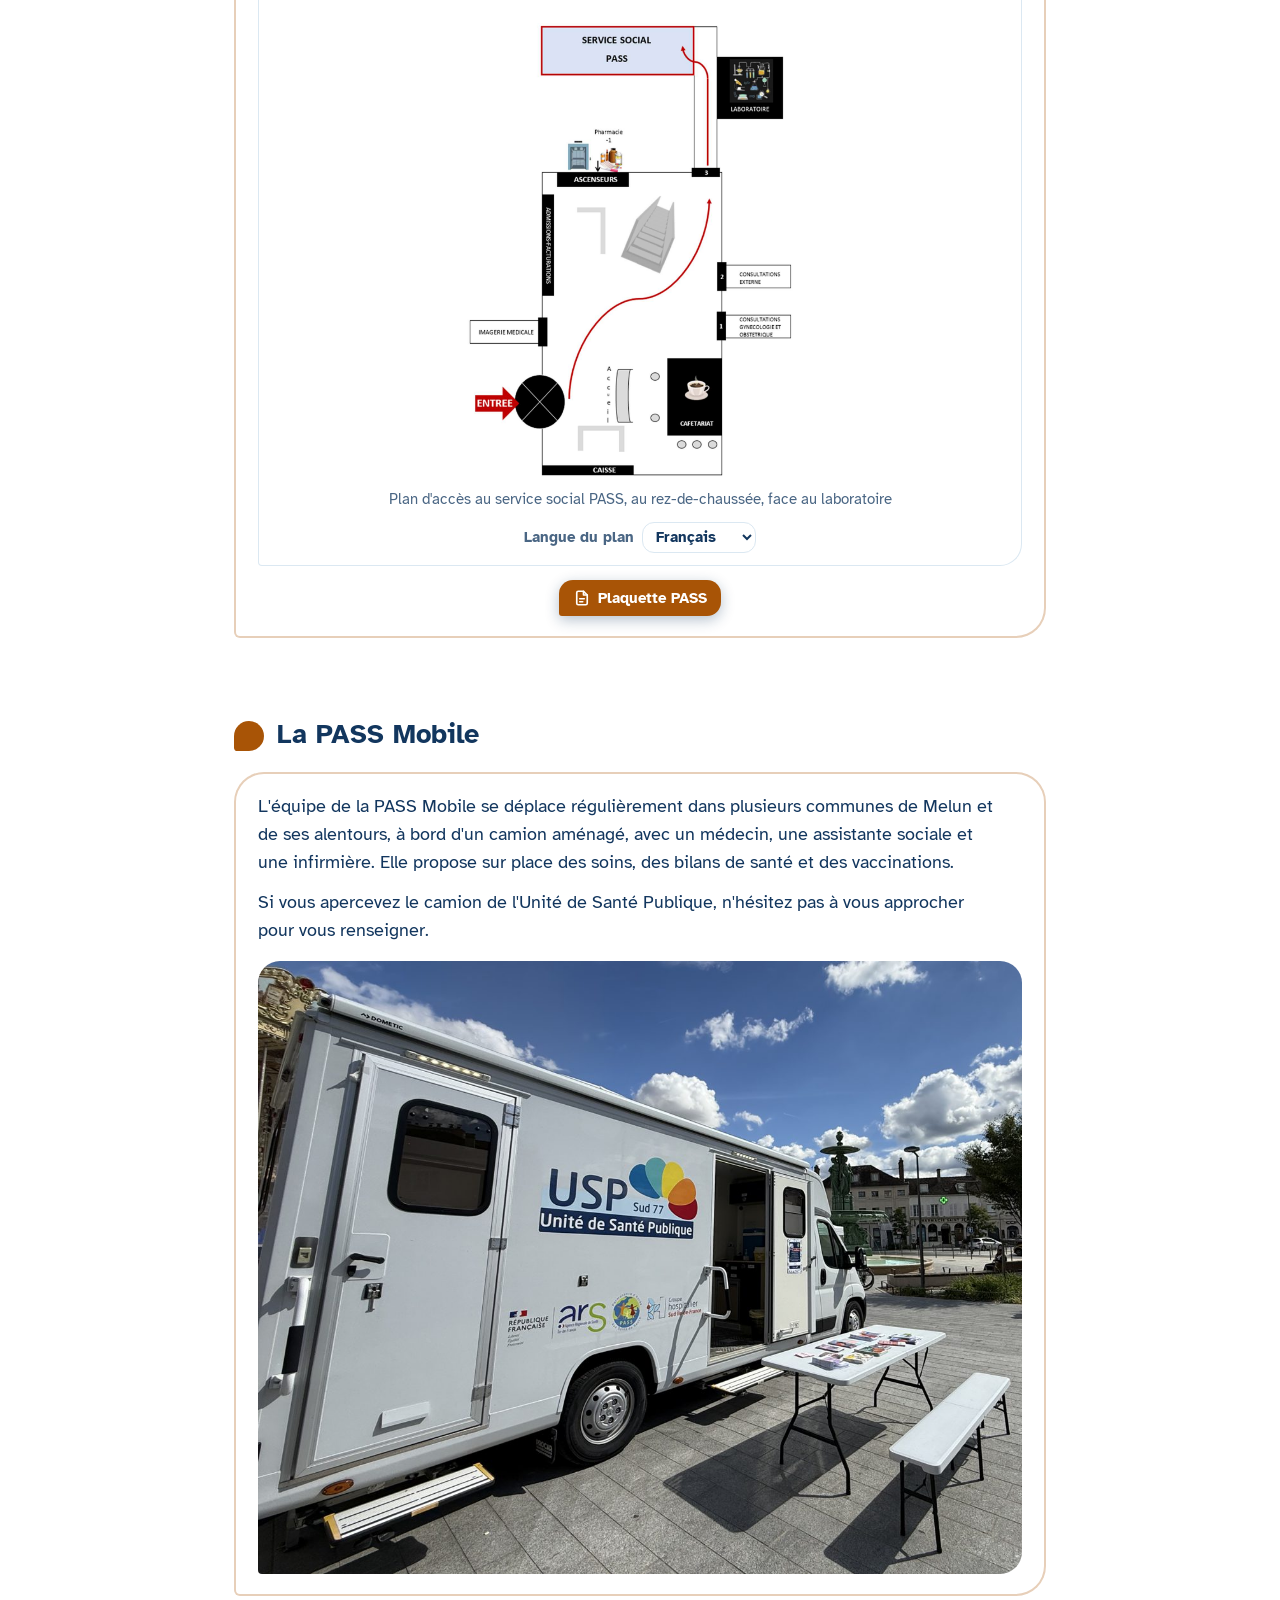
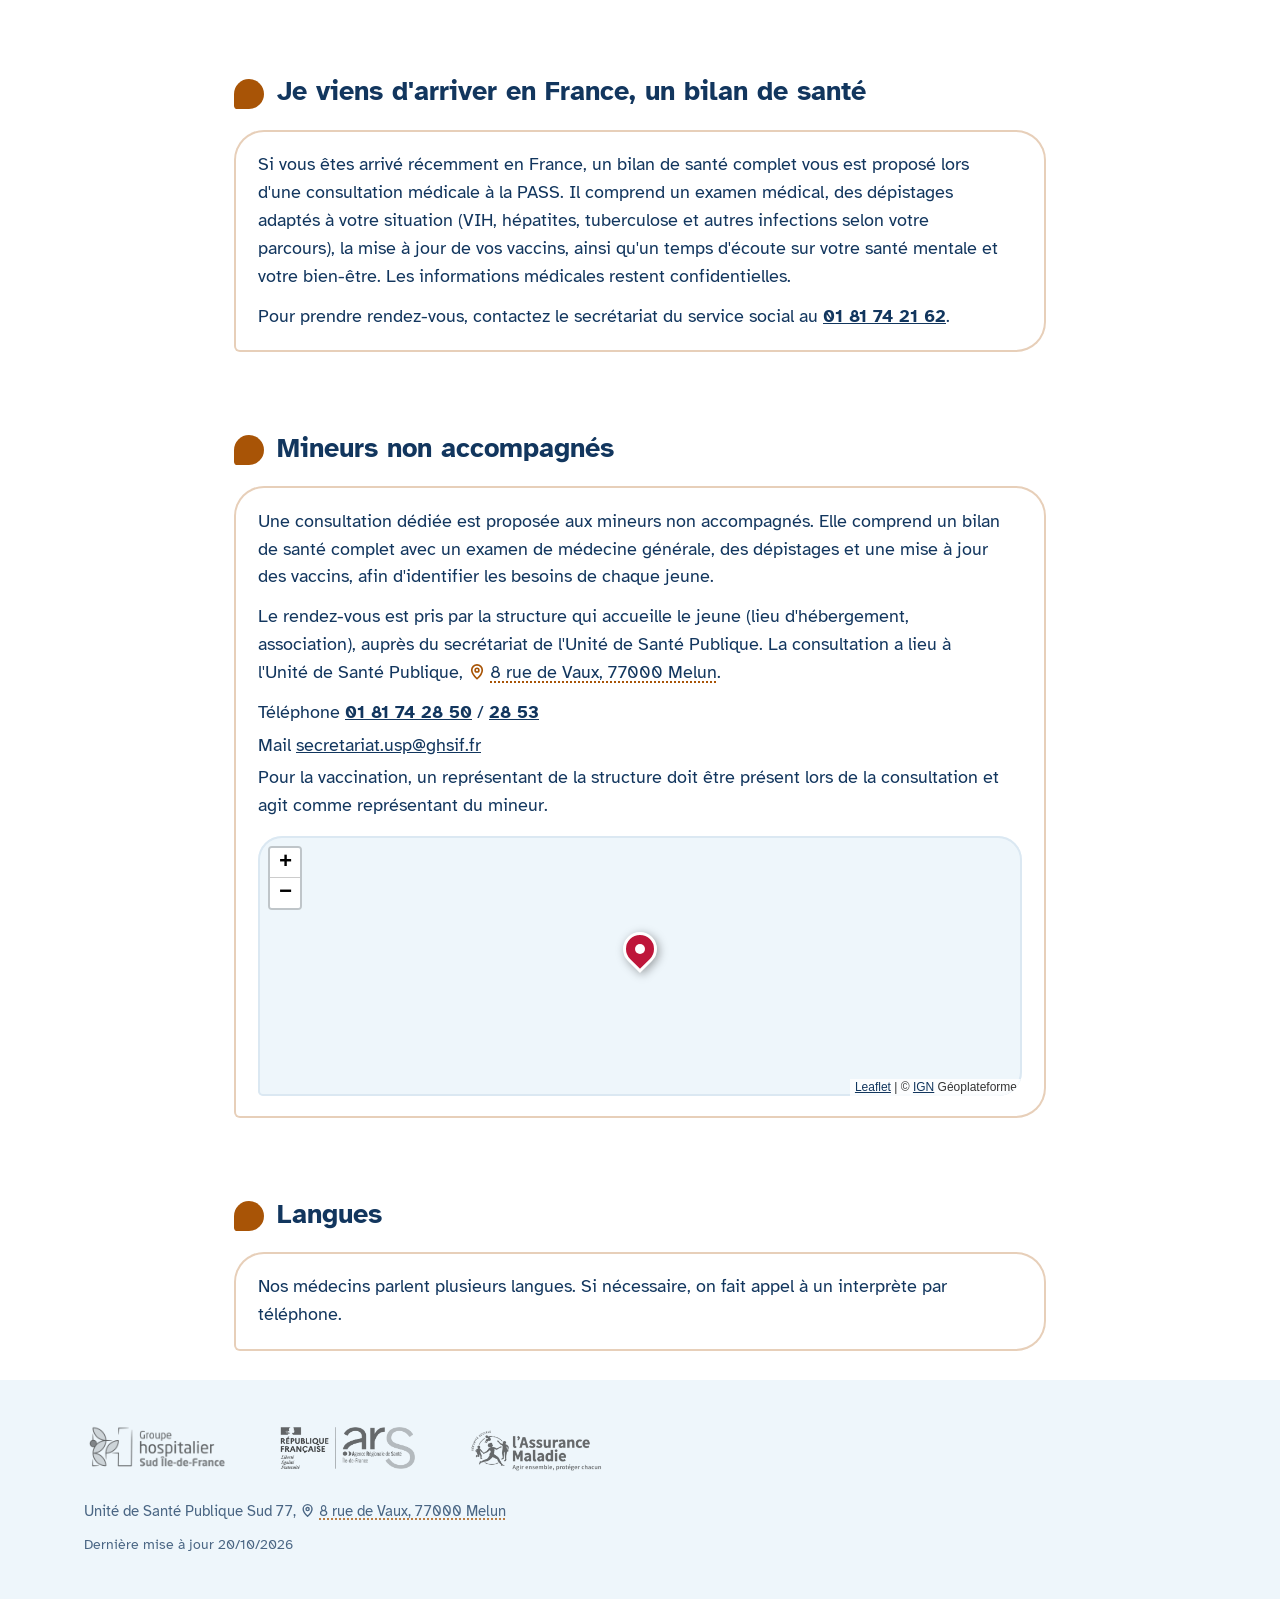
==== commit b5780e03: "maj" ====
--- a/acces-aux-soins.html
+++ b/acces-aux-soins.html
@@ -15,7 +15,7 @@
 <link rel="icon" href="img/favicon.svg" type="image/svg+xml">
 <link rel="apple-touch-icon" href="img/apple-touch-icon.png">
 <meta name="theme-color" content="#12365e">
-<link rel="stylesheet" href="css/usp.css?v=20261020-2">
+<link rel="stylesheet" href="css/usp.css?v=20261020-3">
     </head>
     <body class="page-acces">
 
@@ -24,9 +24,9 @@
     <header class="entete">
       <div class="wrap">
         <a href="index.html" aria-label="Accueil, Unité de Santé Publique Sud 77">
-          <img class="logo-usp" src="img/usp.png" alt="USP Sud 77, Unité de Santé Publique">
+          <img decoding="async" class="logo-usp" src="img/usp.png" alt="USP Sud 77, Unité de Santé Publique">
         </a>
-        <a class="logo-lien" href="https://www.ghsif.fr/" target="_blank" rel="noopener"><img class="logo-ghsif" src="img/ghsif.png" alt="Groupe Hospitalier Sud Île-de-France"></a>
+        <a class="logo-lien" href="https://www.ghsif.fr/" target="_blank" rel="noopener"><img decoding="async" class="logo-ghsif" src="img/ghsif.png" alt="Groupe Hospitalier Sud Île-de-France"></a>
       </div>
     </header>
 
@@ -106,7 +106,7 @@
           <p>Consultations médicales sur rendez-vous le mardi et le vendredi, de 9h à 16h</p>
           <p>Depuis la gare de Melun, bus 3602 ou 3603, arrêt Santé Pôle</p>
           </div>
-      </div><div class="mini-carte" data-sites="pass" role="region" aria-label="Carte"></div><figure class="plan"><img class="plan-img" src="img/plans/plan-pass-fr.png" alt="Plan d'accès au service social PASS de l'hôpital de Melun" loading="lazy"><figcaption data-i18n="plan-leg">Plan d'accès au service social PASS, au rez-de-chaussée, face au laboratoire</figcaption><div class="plan-outils"><label class="plan-choix"><span data-i18n="planLangue">Langue du plan</span> <select class="plan-langue"><option value="fr" selected>Français</option><option value="en">English</option><option value="pt">Português</option><option value="ro">Română</option><option value="tr">Türkçe</option><option value="ar">العربية</option></select></label></div></figure><p class="plaquette-pass"><a class="bouton plan-pdf" href="pdf/pass/plaquette-pass-fr.pdf" target="_blank" rel="noopener"><svg viewBox="0 0 24 24" fill="none" stroke="currentColor" stroke-width="2.2" stroke-linecap="round" stroke-linejoin="round" aria-hidden="true"><path d="M14 3H7a2 2 0 0 0-2 2v14a2 2 0 0 0 2 2h10a2 2 0 0 0 2-2V8z"/><path d="M14 3v5h5"/><path d="M9 13h6M9 17h4"/></svg><span data-i18n="planPdf">Plaquette PASS</span></a></p></div>
+      </div><div class="mini-carte" data-sites="pass" role="region" aria-label="Carte"></div><figure class="plan"><img decoding="async" class="plan-img" src="img/plans/plan-pass-fr.png" alt="Plan d'accès au service social PASS de l'hôpital de Melun" loading="lazy"><figcaption data-i18n="plan-leg">Plan d'accès au service social PASS, au rez-de-chaussée, face au laboratoire</figcaption><div class="plan-outils"><label class="plan-choix"><span data-i18n="planLangue">Langue du plan</span> <select class="plan-langue"><option value="fr" selected>Français</option><option value="en">English</option><option value="pt">Português</option><option value="ro">Română</option><option value="tr">Türkçe</option><option value="ar">العربية</option></select></label></div></figure><p class="plaquette-pass"><a class="bouton plan-pdf" href="pdf/pass/plaquette-pass-fr.pdf" target="_blank" rel="noopener"><svg viewBox="0 0 24 24" fill="none" stroke="currentColor" stroke-width="2.2" stroke-linecap="round" stroke-linejoin="round" aria-hidden="true"><path d="M14 3H7a2 2 0 0 0-2 2v14a2 2 0 0 0 2 2h10a2 2 0 0 0 2-2V8z"/><path d="M14 3v5h5"/><path d="M9 13h6M9 17h4"/></svg><span data-i18n="planPdf">Plaquette PASS</span></a></p></div>
     </div>
   </section>
 
@@ -116,7 +116,7 @@
       <div class="encart apparait"><div data-i18n="e2">
           <p>L'équipe de la PASS Mobile se déplace régulièrement dans plusieurs communes de Melun et de ses alentours, à bord d'un camion aménagé, avec un médecin, une assistante sociale et une infirmière. Elle propose sur place des soins, des bilans de santé et des vaccinations.</p>
           <p>Si vous apercevez le camion de l'Unité de Santé Publique, n'hésitez pas à vous approcher pour vous renseigner.</p>
-      </div><figure class="photo"><img src="img/camion-usp.jpg" alt="Le camion de l'Unité de Santé Publique Sud 77 en intervention" loading="lazy"></figure></div>
+      </div><figure class="photo"><img decoding="async" src="img/camion-usp.jpg" alt="Le camion de l'Unité de Santé Publique Sud 77 en intervention" loading="lazy"></figure></div>
 
     </div>
   </section>
@@ -162,20 +162,20 @@
     <footer class="pied">
       <div class="wrap">
         <div class="logos">
-          <a class="logo-lien" href="https://www.ghsif.fr/" target="_blank" rel="noopener"><img loading="lazy" src="img/ghsif.png" alt="Groupe Hospitalier Sud Île-de-France"></a>
-          <img loading="lazy" src="img/ars.png" alt="Agence Régionale de Santé Île-de-France">
-          <img loading="lazy" src="img/assurance-maladie.png" alt="L'Assurance Maladie">
+          <a class="logo-lien" href="https://www.ghsif.fr/" target="_blank" rel="noopener"><img decoding="async" loading="lazy" src="img/ghsif.png" alt="Groupe Hospitalier Sud Île-de-France"></a>
+          <img decoding="async" loading="lazy" src="img/ars.png" alt="Agence Régionale de Santé Île-de-France">
+          <img decoding="async" loading="lazy" src="img/assurance-maladie.png" alt="L'Assurance Maladie">
         </div>
         <p class="mention">Unité de Santé Publique Sud 77, <a class="adresse-lien" href="https://www.google.com/maps/search/?api=1&query=Unit%C3%A9%20de%20Sant%C3%A9%20Publique%2C%208%20rue%20de%20Vaux%2C%2077000%20Melun" target="_blank" rel="noopener"><svg viewBox="0 0 24 24" fill="none" stroke="currentColor" stroke-width="2.2" stroke-linecap="round" stroke-linejoin="round" aria-hidden="true"><path d="M12 21s-7-6.2-7-11.5A7 7 0 0 1 19 9.5C19 14.8 12 21 12 21z"/><circle cx="12" cy="9.5" r="2.5"/></svg><span>8 rue de Vaux, 77000 Melun</span></a></p>
         <p class="pied-liens"><span><span data-i18n-ui="maj">Dernière mise à jour</span> <bdi dir="ltr"><time datetime="2026-10-20">20/10/2026</time></bdi></span></p>
       </div>
     </footer>
 
-    <script src="js/i18n/acces-aux-soins.js?v=20261020-2"></script><script src="js/actualites.js?v=20261020-2"></script><script src="js/langues.js?v=20261020-2"></script><script src="js/usp.js?v=20261020-2"></script>
-<script src="js/recherche.js?v=20261020-2"></script>
-<script src="js/leaflet.js?v=20261020-2"></script>
-<script src="js/carte.js?v=20261020-2"></script>
-<script src="js/plan.js?v=20261020-2"></script>
+    <script src="js/i18n/acces-aux-soins.js?v=20261020-3"></script><script src="js/langues.js?v=20261020-3"></script><script src="js/usp.js?v=20261020-3"></script>
+<script src="js/recherche.js?v=20261020-3"></script>
+<script src="js/leaflet.js?v=20261020-3"></script>
+<script src="js/carte.js?v=20261020-3"></script>
+<script src="js/plan.js?v=20261020-3"></script>
     </body>
     </html>
     
--- a/css/usp.css
+++ b/css/usp.css
@@ -1268,3 +1268,61 @@
 .actu p{margin:0 0 .6rem;color:var(--texte)}
 .actu-lien{font-weight:700;color:var(--bleu)}
 @media print{.actus{display:none}}
+
+/* ===================== FLUIDITÉ ===================== */
+/* En-têtes collants : fond presque opaque au lieu du flou, beaucoup moins coûteux au défilement */
+.entete{background:rgba(255,255,255,.96);backdrop-filter:none;-webkit-backdrop-filter:none}
+.sousnav{background:rgba(255,255,255,.97);backdrop-filter:none;-webkit-backdrop-filter:none}
+/* Fond animé : calque séparé, et immobile sur téléphone */
+.halo{inset:-12vmax;will-change:transform;contain:strict}
+@media (hover:none),(max-width:820px){.halo{animation:none}}
+/* Bouton qui pulse : l'anneau est un calque animé (opacité et échelle) au lieu d'une ombre repeinte à chaque image */
+.bouton{animation:none;position:relative;box-shadow:0 4px 14px rgba(18,54,94,.3)}
+.bouton::after{content:"";position:absolute;inset:0;border-radius:inherit;border:2px solid rgba(0,105,151,.45);pointer-events:none;animation:pulseAnneau 2.6s ease-out infinite;will-change:transform,opacity}
+@keyframes pulseAnneau{0%{transform:scale(1);opacity:.8}70%,100%{transform:scale(1.08,1.3);opacity:0}}
+.encart .bouton::after,.telecharger .bouton::after,.plaquette-pass .bouton::after{display:none}
+@media (prefers-reduced-motion:reduce){.bouton::after{animation:none;display:none}}
+
+/* ===== Mise en forme des actualités et du bandeau (choisie dans l'admin) ===== */
+.actu{background:var(--actu-fond,#fff);overflow:hidden;isolation:isolate;transform:perspective(900px) rotateX(var(--rx,0deg)) rotateY(var(--ry,0deg));transition:transform .25s ease,box-shadow .35s ease}
+.actu h3{color:var(--actu-titre,var(--navy));font-size:var(--actu-tt,1.2rem)}
+.actu-texte{font-size:var(--actu-tx,1rem);margin:0 0 .6rem;line-height:1.55}
+.actu-texte ul{margin:.3rem 0;padding-left:1.2rem}
+[dir="rtl"] .actu-texte ul{padding-left:0;padding-right:1.2rem}
+.anim-apparition{animation:monte .9s var(--ease) both}
+.actu.anim-mots h3 .w{display:inline-block;opacity:0;transform:translateY(40%);animation:rise .8s cubic-bezier(.2,.8,.2,1) forwards;animation-delay:calc(var(--k) * 90ms + 200ms)}
+.actu.anim-pulsation::after{content:"";position:absolute;inset:0;border-radius:inherit;border:2px solid var(--actu-titre,var(--bleu));pointer-events:none;animation:pulseAnneau 2.6s ease-out infinite}
+.actu.anim-respiration{transform-origin:20% 100%;animation:respireActu 6s ease-in-out infinite}
+@keyframes respireActu{0%,100%{transform:rotate(0)}50%{transform:rotate(-.8deg) translateY(-2px)}}
+.actu.anim-lumiere::before{content:"";position:absolute;inset:0;z-index:-1;background:radial-gradient(420px circle at var(--mx,80%) var(--my,0%),color-mix(in srgb,var(--actu-titre,#006997) 16%,transparent),transparent 60%)}
+.actu.anim-lumiere:hover{box-shadow:0 0 0 2px color-mix(in srgb,var(--actu-titre,#006997) 40%,transparent) inset,0 26px 50px -26px color-mix(in srgb,var(--actu-titre,#006997) 55%,transparent)}
+.annonce .wrap{align-items:center}
+.annonce-ico{position:relative;display:grid;place-items:center;flex:none}
+.annonce-texte{flex:1}
+.annonce-texte ul{margin:.2rem 0;padding-left:1.2rem}
+.annonce.theme-rouge{background:#fbe9ec;border-bottom-color:#be163a;color:#7a0d24}.annonce.theme-rouge svg{color:#be163a}
+.annonce.theme-bleu{background:#e6f1f8;border-bottom-color:#006997;color:#12365e}.annonce.theme-bleu svg{color:#006997}
+.annonce.theme-vert{background:#e8f5ec;border-bottom-color:#2e7d32;color:#1b4d22}.annonce.theme-vert svg{color:#2e7d32}
+.annonce.anim-apparition{animation:bandeauDescend .6s var(--ease) both}
+@keyframes bandeauDescend{from{opacity:0;transform:translateY(-100%)}to{opacity:1;transform:none}}
+.annonce.anim-pulsation .annonce-ico::after{content:"";position:absolute;inset:-6px;border-radius:50%;border:2px solid currentColor;animation:ring 1.4s ease-out infinite}
+@media (prefers-reduced-motion:reduce){.actu,.annonce{animation:none !important}.actu.anim-mots h3 .w{opacity:1;transform:none}.actu::after,.annonce-ico::after{animation:none !important;display:none}}
+
+/* ===== Bandeau d'annonce, nouvelle présentation ===== */
+.annonce{--a1:#fff8dc;--a2:#ffe7a3;--ac:#f1861b;--at:#5a3a00;background:none !important;border:0 !important;padding:1rem 0 0;color:var(--at)}
+.annonce .wrap{position:relative;overflow:hidden;display:flex;align-items:center;gap:1rem;max-width:1112px;margin:0 auto;padding:1rem 1.3rem;
+  background:linear-gradient(120deg,var(--a1),var(--a2));border-radius:26px 26px 26px 6px;box-shadow:0 14px 34px -20px color-mix(in srgb,var(--ac) 70%,transparent),0 0 0 1px color-mix(in srgb,var(--ac) 25%,transparent) inset;
+  font-weight:700;font-size:1.08rem;line-height:1.45}
+@media (max-width:1160px){.annonce .wrap{margin:0 1rem}}
+.annonce .wrap::before{content:"";position:absolute;inset:0;background:linear-gradient(100deg,transparent 30%,rgba(255,255,255,.55) 50%,transparent 70%);transform:translateX(-100%);animation:annonceReflet 1.6s .5s ease-out 1 both;pointer-events:none}
+@keyframes annonceReflet{to{transform:translateX(100%)}}
+.annonce-ico{width:44px;height:44px;border-radius:50%;background:var(--ac);box-shadow:0 8px 18px -8px var(--ac)}
+.annonce .annonce-ico svg{width:24px;height:24px;margin:0;color:#fff !important}
+.annonce-texte{color:var(--at)}
+.annonce.theme-rouge{--a1:#fdeef1;--a2:#f8d0d9;--ac:#be163a;--at:#6e0b20}
+.annonce.theme-bleu{--a1:#eaf5fb;--a2:#cfe6f4;--ac:#006997;--at:#12365e}
+.annonce.theme-vert{--a1:#ebf7ef;--a2:#cfead9;--ac:#2e7d32;--at:#163f1a}
+.annonce.anim-pulsation .annonce-ico::after{border-color:var(--ac)}
+@media (max-width:560px){.annonce .wrap{font-size:1rem;padding:.85rem 1rem;gap:.8rem}.annonce-ico{width:38px;height:38px}}
+@media (prefers-reduced-motion:reduce){.annonce .wrap::before{display:none}}
+@media print{.annonce .wrap{box-shadow:none;border:1px solid #999;background:#fff}}
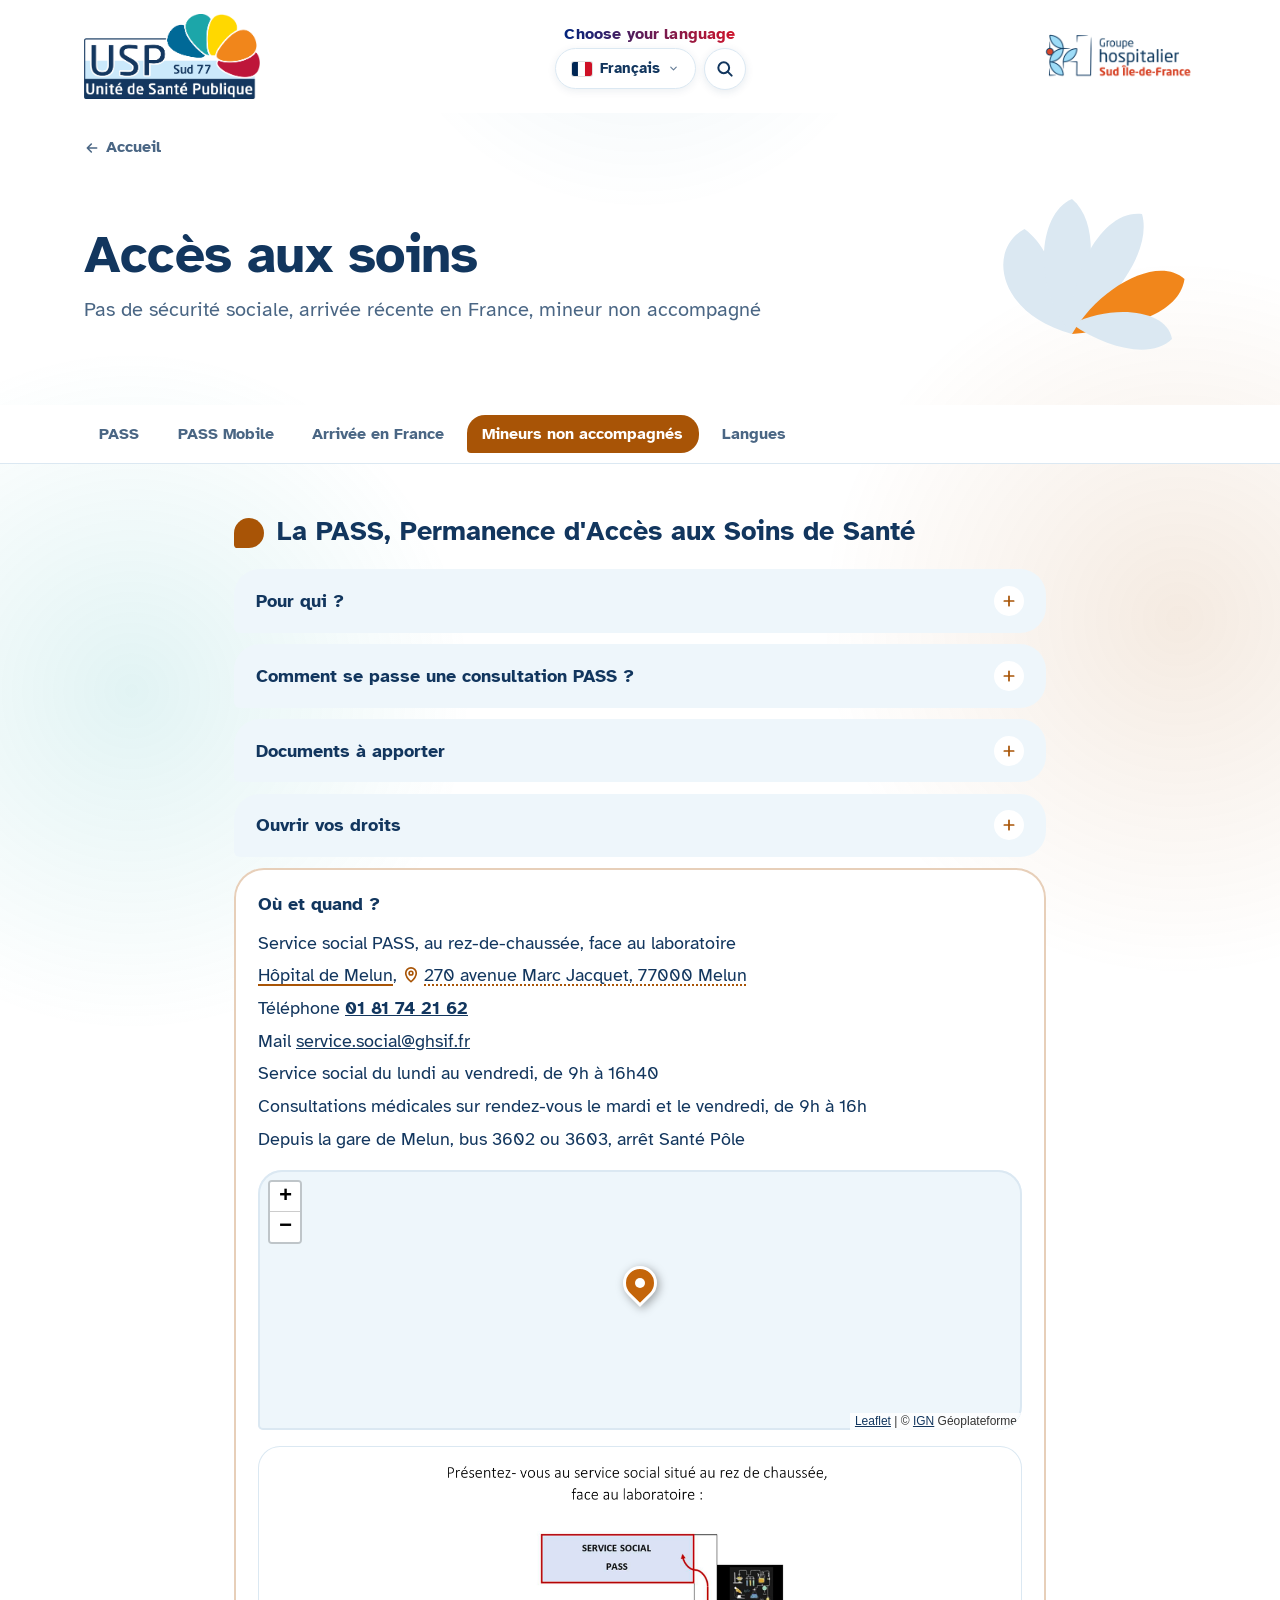
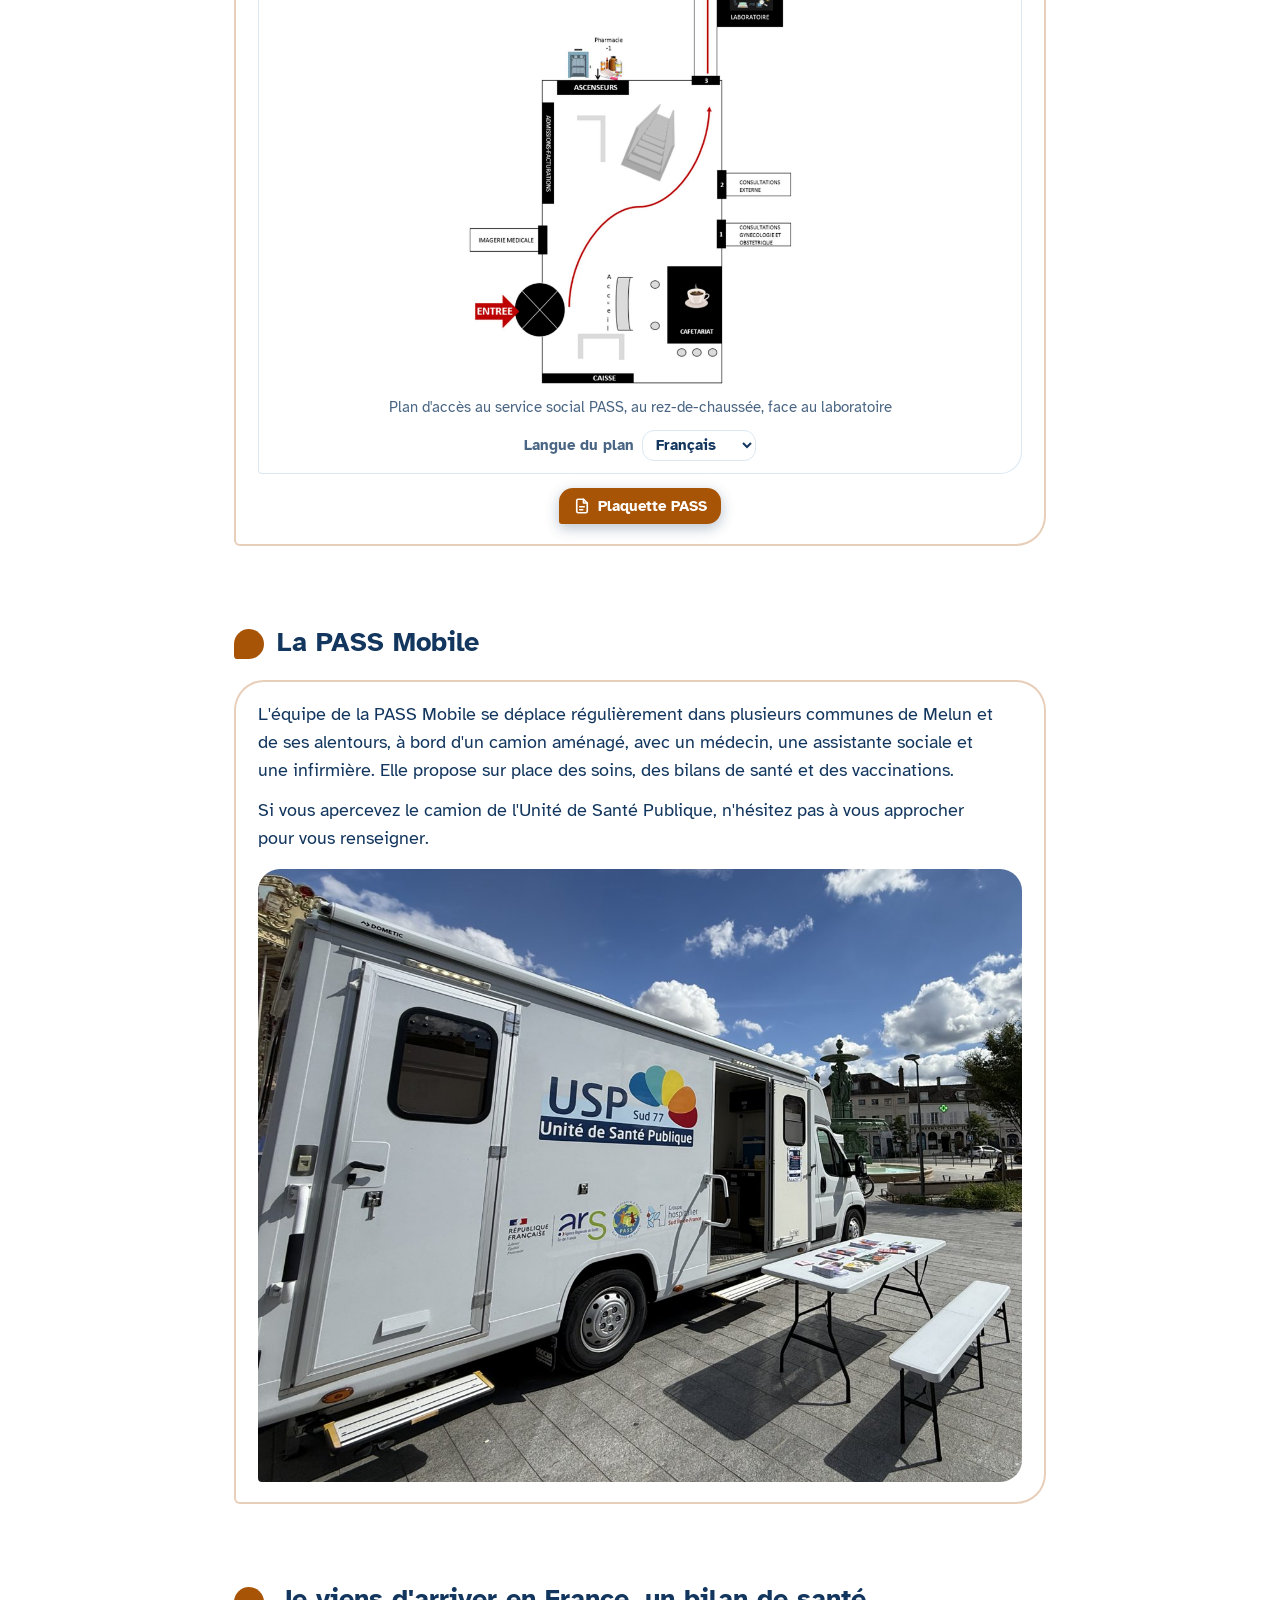
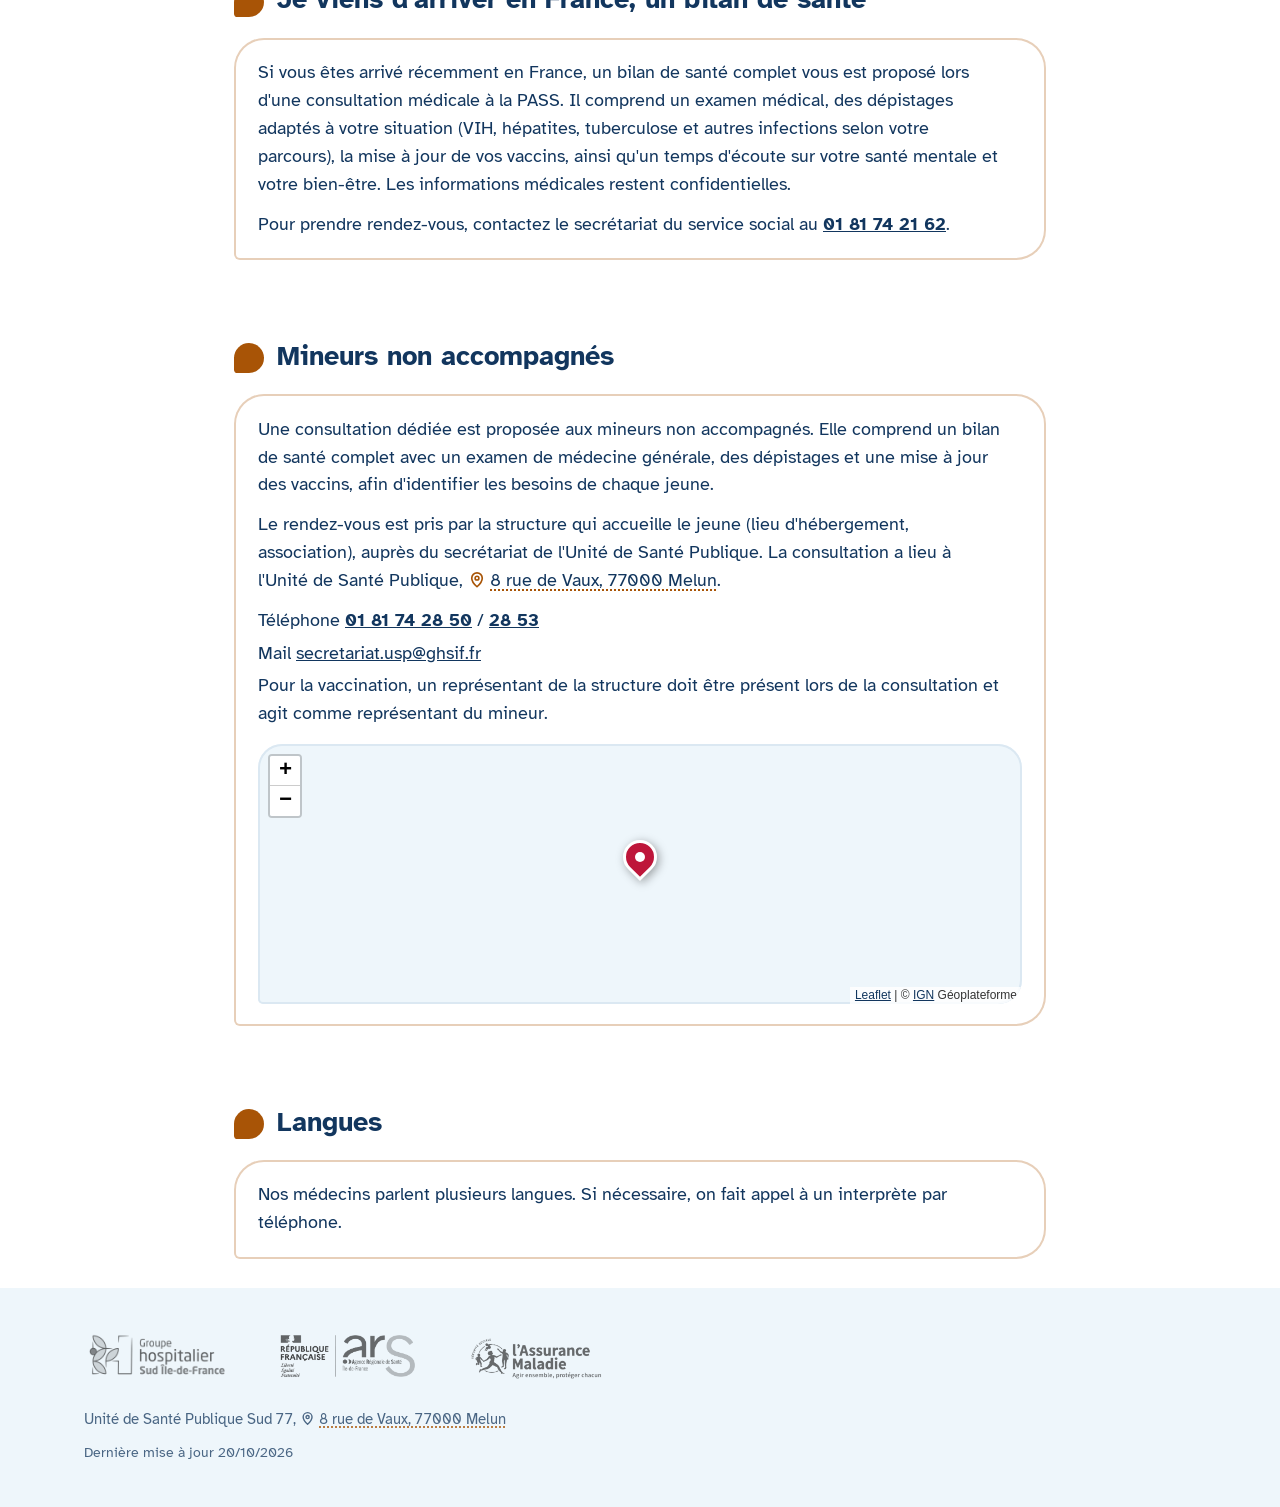
==== commit 1474d758: "maj" ====
--- a/acces-aux-soins.html
+++ b/acces-aux-soins.html
@@ -15,7 +15,7 @@
 <link rel="icon" href="img/favicon.svg" type="image/svg+xml">
 <link rel="apple-touch-icon" href="img/apple-touch-icon.png">
 <meta name="theme-color" content="#12365e">
-<link rel="stylesheet" href="css/usp.css?v=20261020-3">
+<link rel="stylesheet" href="css/usp.css?v=20261020-4">
     </head>
     <body class="page-acces">
 
@@ -171,11 +171,11 @@
       </div>
     </footer>
 
-    <script src="js/i18n/acces-aux-soins.js?v=20261020-3"></script><script src="js/langues.js?v=20261020-3"></script><script src="js/usp.js?v=20261020-3"></script>
-<script src="js/recherche.js?v=20261020-3"></script>
-<script src="js/leaflet.js?v=20261020-3"></script>
-<script src="js/carte.js?v=20261020-3"></script>
-<script src="js/plan.js?v=20261020-3"></script>
+    <script src="js/i18n/acces-aux-soins.js?v=20261020-4"></script><script src="js/langues.js?v=20261020-4"></script><script src="js/usp.js?v=20261020-4"></script>
+<script src="js/recherche.js?v=20261020-4"></script>
+<script src="js/leaflet.js?v=20261020-4"></script>
+<script src="js/carte.js?v=20261020-4"></script>
+<script src="js/plan.js?v=20261020-4"></script>
     </body>
     </html>
     
--- a/css/usp.css
+++ b/css/usp.css
@@ -1326,3 +1326,53 @@
 @media (max-width:560px){.annonce .wrap{font-size:1rem;padding:.85rem 1rem;gap:.8rem}.annonce-ico{width:38px;height:38px}}
 @media (prefers-reduced-motion:reduce){.annonce .wrap::before{display:none}}
 @media print{.annonce .wrap{box-shadow:none;border:1px solid #999;background:#fff}}
+
+/* ===== Animations au choix (actualités et bandeau), durée, répétition et délai réglables ===== */
+.fx-apparition{animation:fxMonte var(--fxd,.9s) var(--ease) var(--fxl,0s) var(--fxr,1) both}
+.fx-fondu{animation:fxFondu var(--fxd,1s) ease var(--fxl,0s) var(--fxr,1) both}
+.fx-gauche{animation:fxGauche var(--fxd,.9s) var(--ease) var(--fxl,0s) var(--fxr,1) both}
+.fx-droite{animation:fxDroite var(--fxd,.9s) var(--ease) var(--fxl,0s) var(--fxr,1) both}
+.fx-zoom{animation:fxZoom var(--fxd,.8s) cubic-bezier(.2,.9,.25,1.2) var(--fxl,0s) var(--fxr,1) both}
+.fx-rebond{animation:fxRebond var(--fxd,1.2s) ease var(--fxl,0s) var(--fxr,1) both}
+.fx-battement{animation:fxBattement var(--fxd,1.6s) ease-in-out var(--fxl,0s) var(--fxr,infinite)}
+.fx-respiration{transform-origin:20% 100%;animation:fxRespire var(--fxd,6s) ease-in-out var(--fxl,0s) var(--fxr,infinite)}
+.fx-secousse{animation:fxSecousse var(--fxd,.8s) ease var(--fxl,0s) var(--fxr,2)}
+.fx-clignote{animation:fxClignote var(--fxd,2s) ease-in-out var(--fxl,0s) var(--fxr,infinite)}
+.actu.fx-pulsation::after{content:"";position:absolute;inset:0;border-radius:inherit;border:2px solid var(--actu-titre,var(--bleu));pointer-events:none;animation:pulseAnneau var(--fxd,2.6s) ease-out var(--fxl,0s) var(--fxr,infinite)}
+.actu.fx-reflet::after{content:"";position:absolute;inset:0;pointer-events:none;background:linear-gradient(100deg,transparent 35%,rgba(255,255,255,.7) 50%,transparent 65%);transform:translateX(-100%);animation:fxReflet var(--fxd,2.4s) ease-in-out var(--fxl,0s) var(--fxr,infinite)}
+.actu.fx-mots h3 .w{display:inline-block;opacity:0;transform:translateY(40%);animation:rise var(--fxd,.8s) cubic-bezier(.2,.8,.2,1) forwards;animation-delay:calc(var(--k) * 90ms + var(--fxl,0s) + 200ms)}
+.actu.fx-lumiere::before{content:"";position:absolute;inset:0;z-index:-1;background:radial-gradient(420px circle at var(--mx,80%) var(--my,0%),color-mix(in srgb,var(--actu-titre,#006997) 16%,transparent),transparent 60%)}
+.actu.fx-lumiere:hover{box-shadow:0 0 0 2px color-mix(in srgb,var(--actu-titre,#006997) 40%,transparent) inset,0 26px 50px -26px color-mix(in srgb,var(--actu-titre,#006997) 55%,transparent)}
+.annonce.fx-pulsation .annonce-ico::after{content:"";position:absolute;inset:-6px;border-radius:50%;border:2px solid var(--ac);animation:ring var(--fxd,1.4s) ease-out var(--fxl,0s) var(--fxr,infinite)}
+.annonce.fx-reflet .wrap::before{animation:annonceReflet var(--fxd,2.4s) ease-in-out var(--fxl,0s) var(--fxr,infinite) both}
+.annonce.fx-apparition{animation-name:bandeauDescend}
+@keyframes fxMonte{from{opacity:0;transform:translateY(24px)}to{opacity:1;transform:none}}
+@keyframes fxFondu{from{opacity:0}to{opacity:1}}
+@keyframes fxGauche{from{opacity:0;transform:translateX(-48px)}to{opacity:1;transform:none}}
+@keyframes fxDroite{from{opacity:0;transform:translateX(48px)}to{opacity:1;transform:none}}
+@keyframes fxZoom{from{opacity:0;transform:scale(.85)}to{opacity:1;transform:none}}
+@keyframes fxRebond{0%{opacity:0;transform:translateY(-30px)}45%{opacity:1;transform:translateY(0)}62%{transform:translateY(-10px)}78%{transform:translateY(0)}90%{transform:translateY(-3px)}100%{opacity:1;transform:none}}
+@keyframes fxBattement{0%,100%{transform:scale(1)}15%{transform:scale(1.025)}30%{transform:scale(1)}45%{transform:scale(1.02)}}
+@keyframes fxRespire{0%,100%{transform:rotate(0)}50%{transform:rotate(-.8deg) translateY(-2px)}}
+@keyframes fxSecousse{0%,100%{transform:none}20%{transform:translateX(-5px) rotate(-.5deg)}40%{transform:translateX(5px) rotate(.5deg)}60%{transform:translateX(-3px)}80%{transform:translateX(3px)}}
+@keyframes fxClignote{0%,100%{opacity:1}50%{opacity:.55}}
+@keyframes fxReflet{0%{transform:translateX(-100%)}60%,100%{transform:translateX(100%)}}
+/* Boutons et liens dans les actualités et le bandeau */
+.actu-texte p{margin:0 0 .5rem}
+.actu-texte a,.annonce-texte a{color:inherit;font-weight:700;text-decoration:underline;text-underline-offset:2px}
+.actu-boutons{display:flex;flex-wrap:wrap;gap:.5rem;margin-top:.7rem}
+.actu-btn{display:inline-flex;align-items:center;gap:.45rem;padding:.55rem .95rem;border-radius:16px 16px 16px 4px;background:var(--actu-titre,var(--navy));color:#fff !important;text-decoration:none !important;font-weight:700;font-size:.95rem;transition:transform .25s var(--ease),filter .25s ease}
+.actu-btn svg{width:18px;height:18px;flex:none}
+.actu-btn:hover{transform:translateY(-2px);filter:brightness(1.12)}
+.annonce .actu-boutons{margin-top:.5rem}
+.annonce .actu-btn{background:var(--ac);font-size:.9rem;padding:.45rem .85rem}
+.annonce-texte p{margin:0}
+.annonce.theme-orange{--a1:#fff3e6;--a2:#fddcb8;--ac:#a85406;--at:#5a2e00}
+.annonce.theme-rose{--a1:#fdf0f5;--a2:#f8d3e2;--ac:#c2306a;--at:#6b1236}
+.annonce.theme-marine{--a1:#16406d;--a2:#12365e;--ac:#ffd800;--at:#ffffff}
+.annonce.theme-marine .annonce-ico svg{color:#12365e !important}
+@media (prefers-reduced-motion:reduce){[class*="fx-"],[class*="fx-"]::before,[class*="fx-"]::after,.fx-mots h3 .w{animation:none !important;opacity:1 !important;transform:none !important}}
+
+/* Plusieurs bandeaux empilés */
+.annonces{padding:0 0 .2rem}
+.annonces .annonce + .annonce{padding-top:.6rem}
